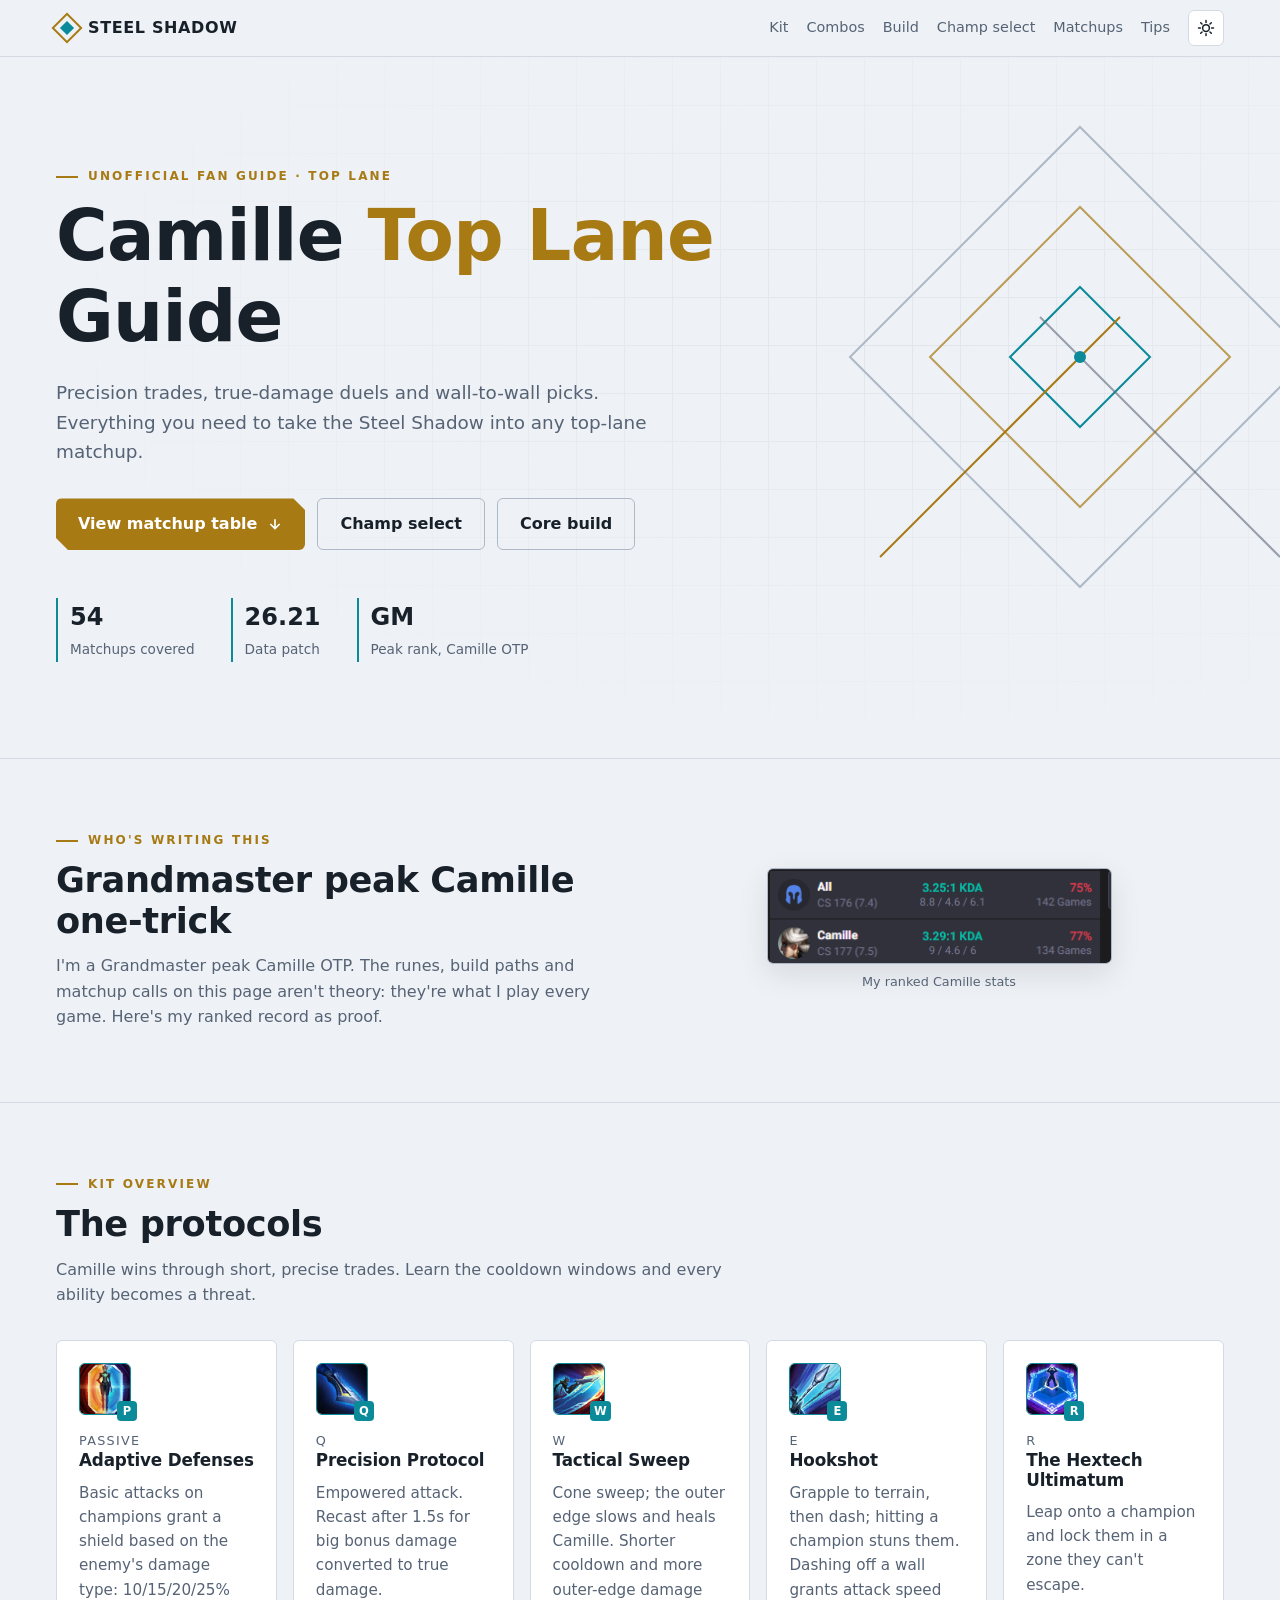
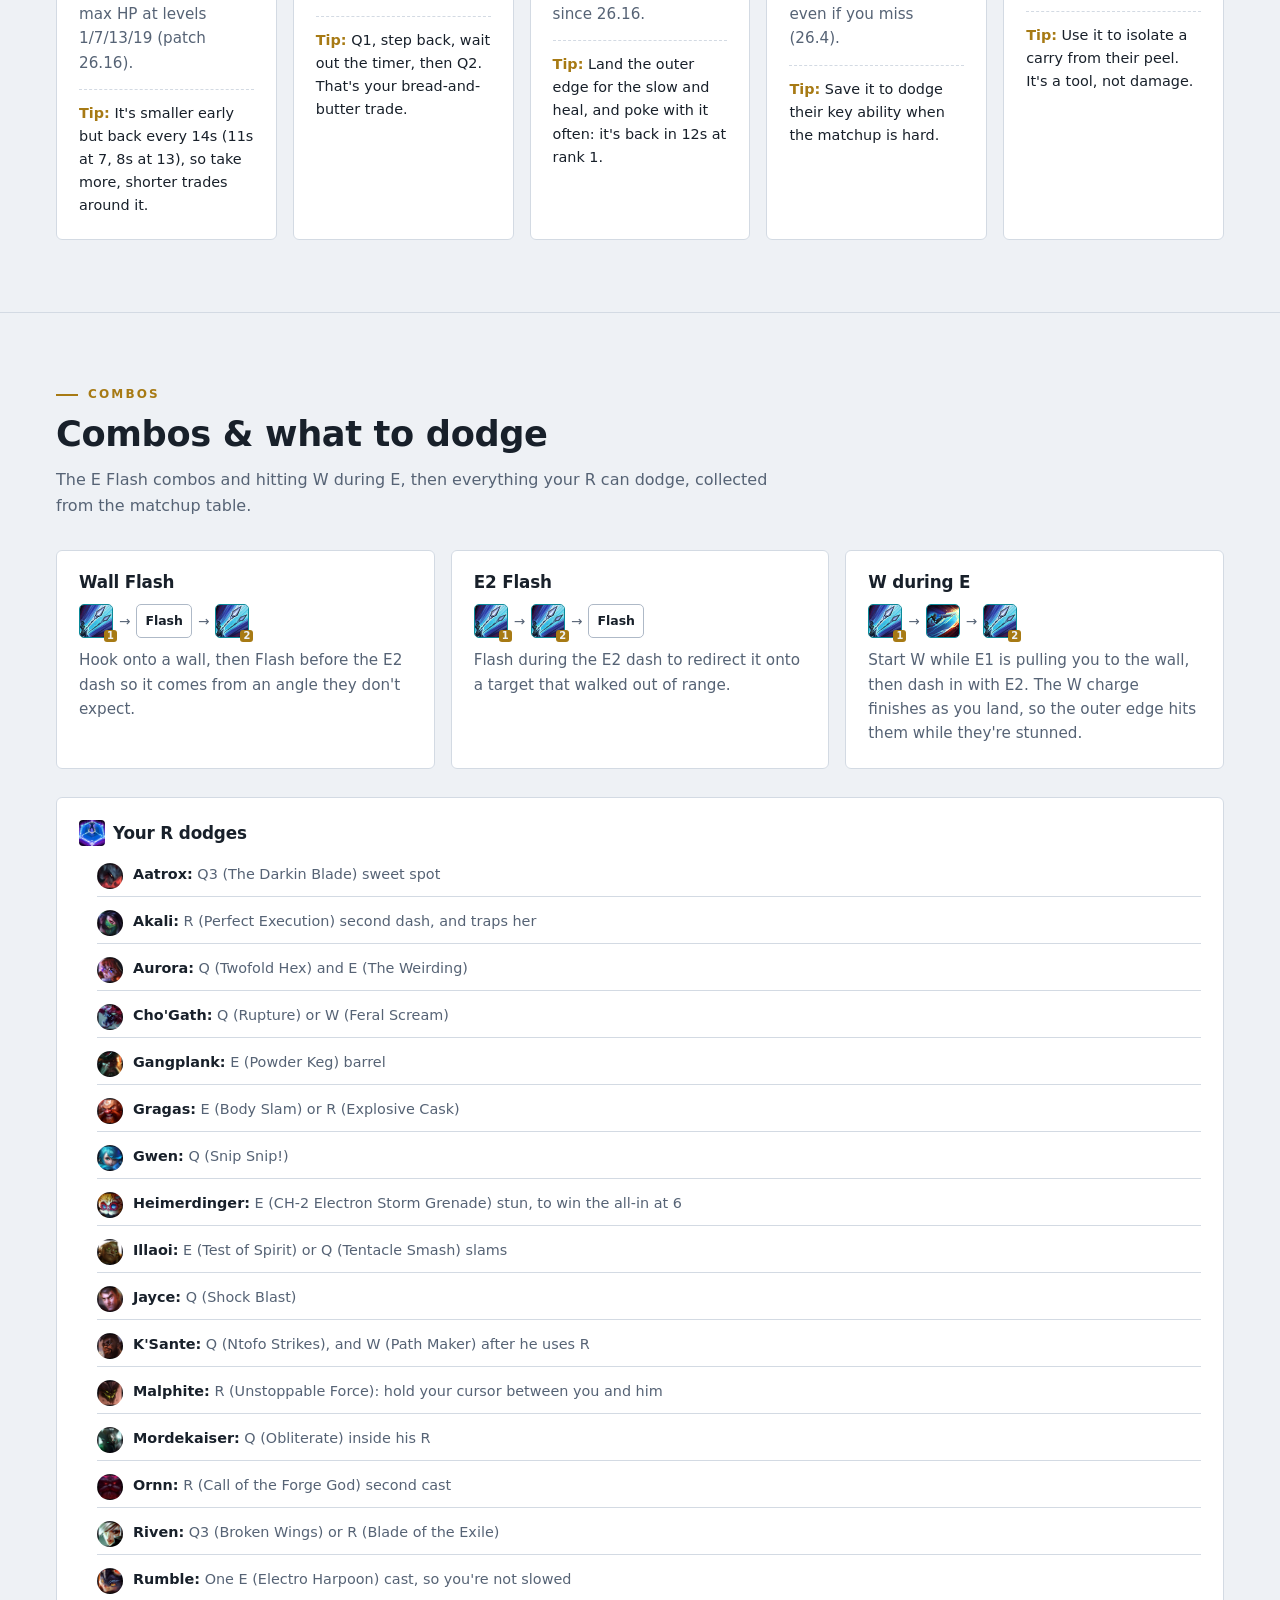
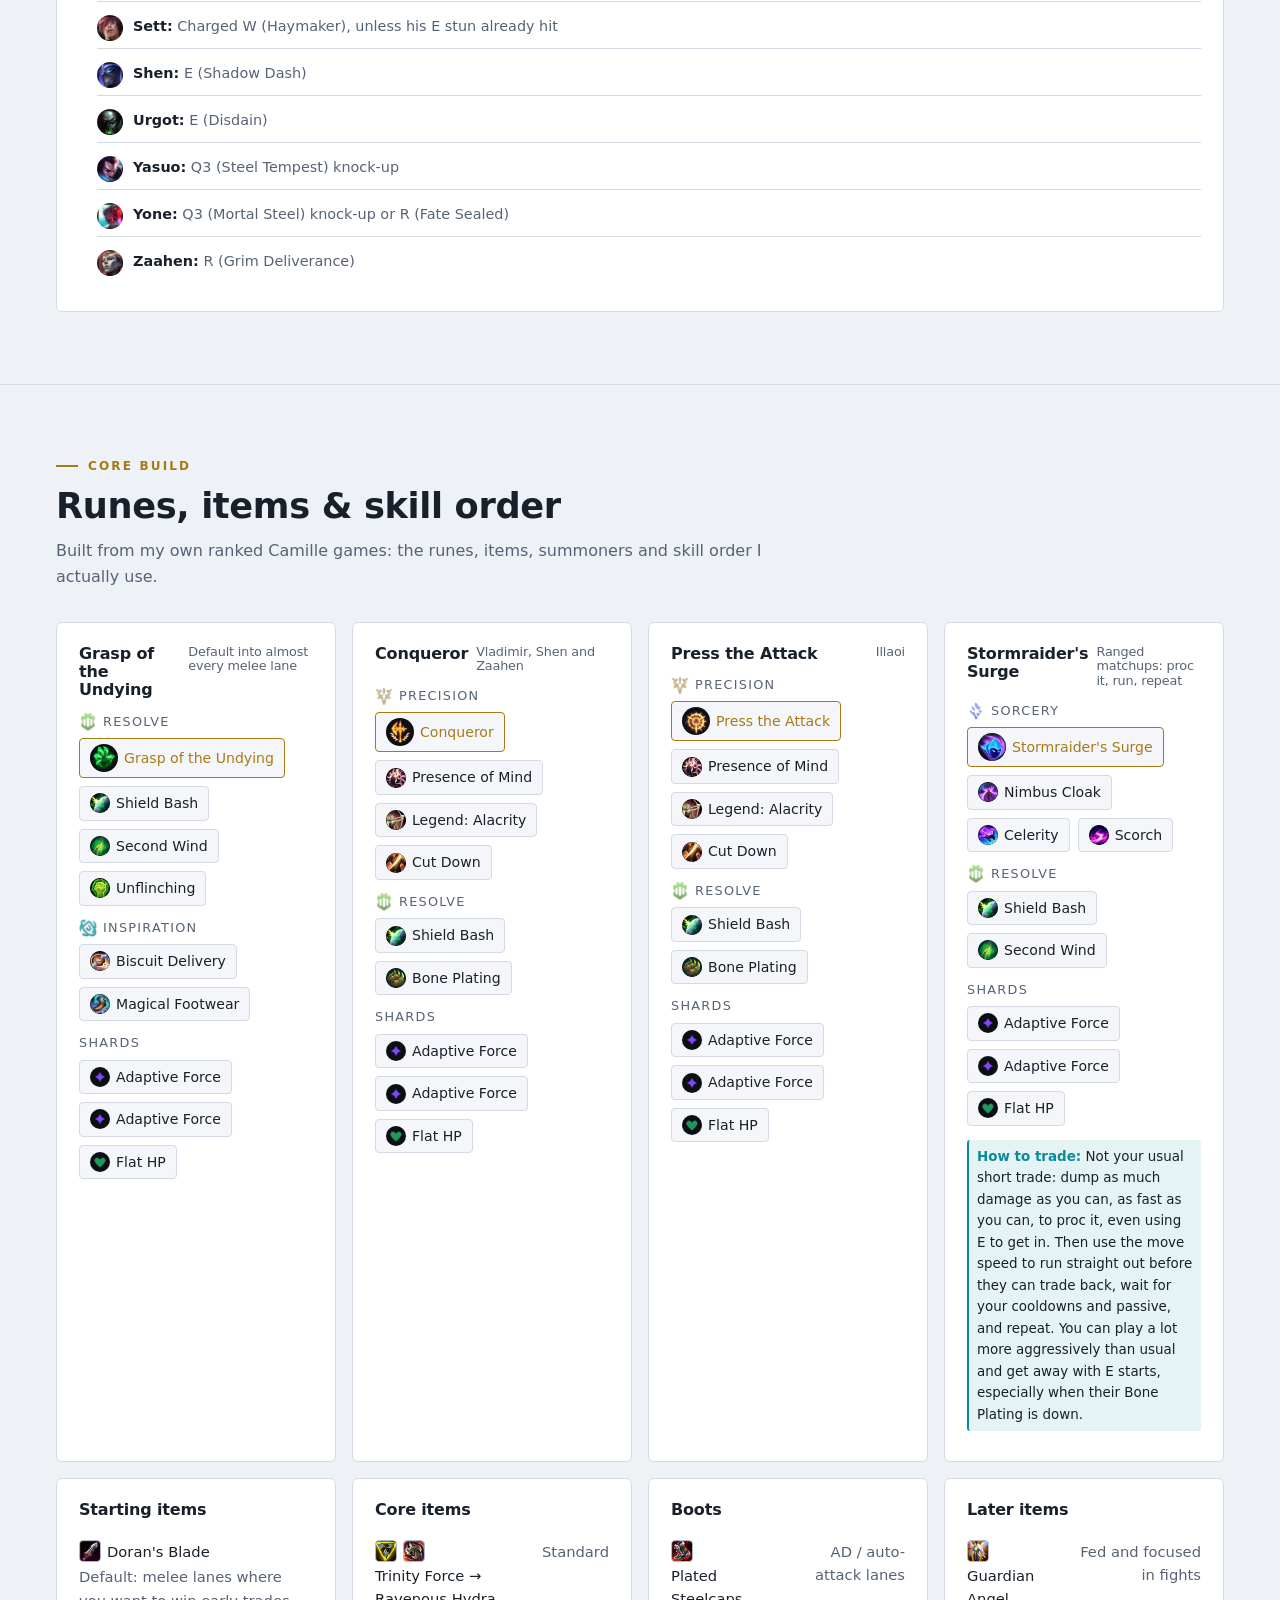
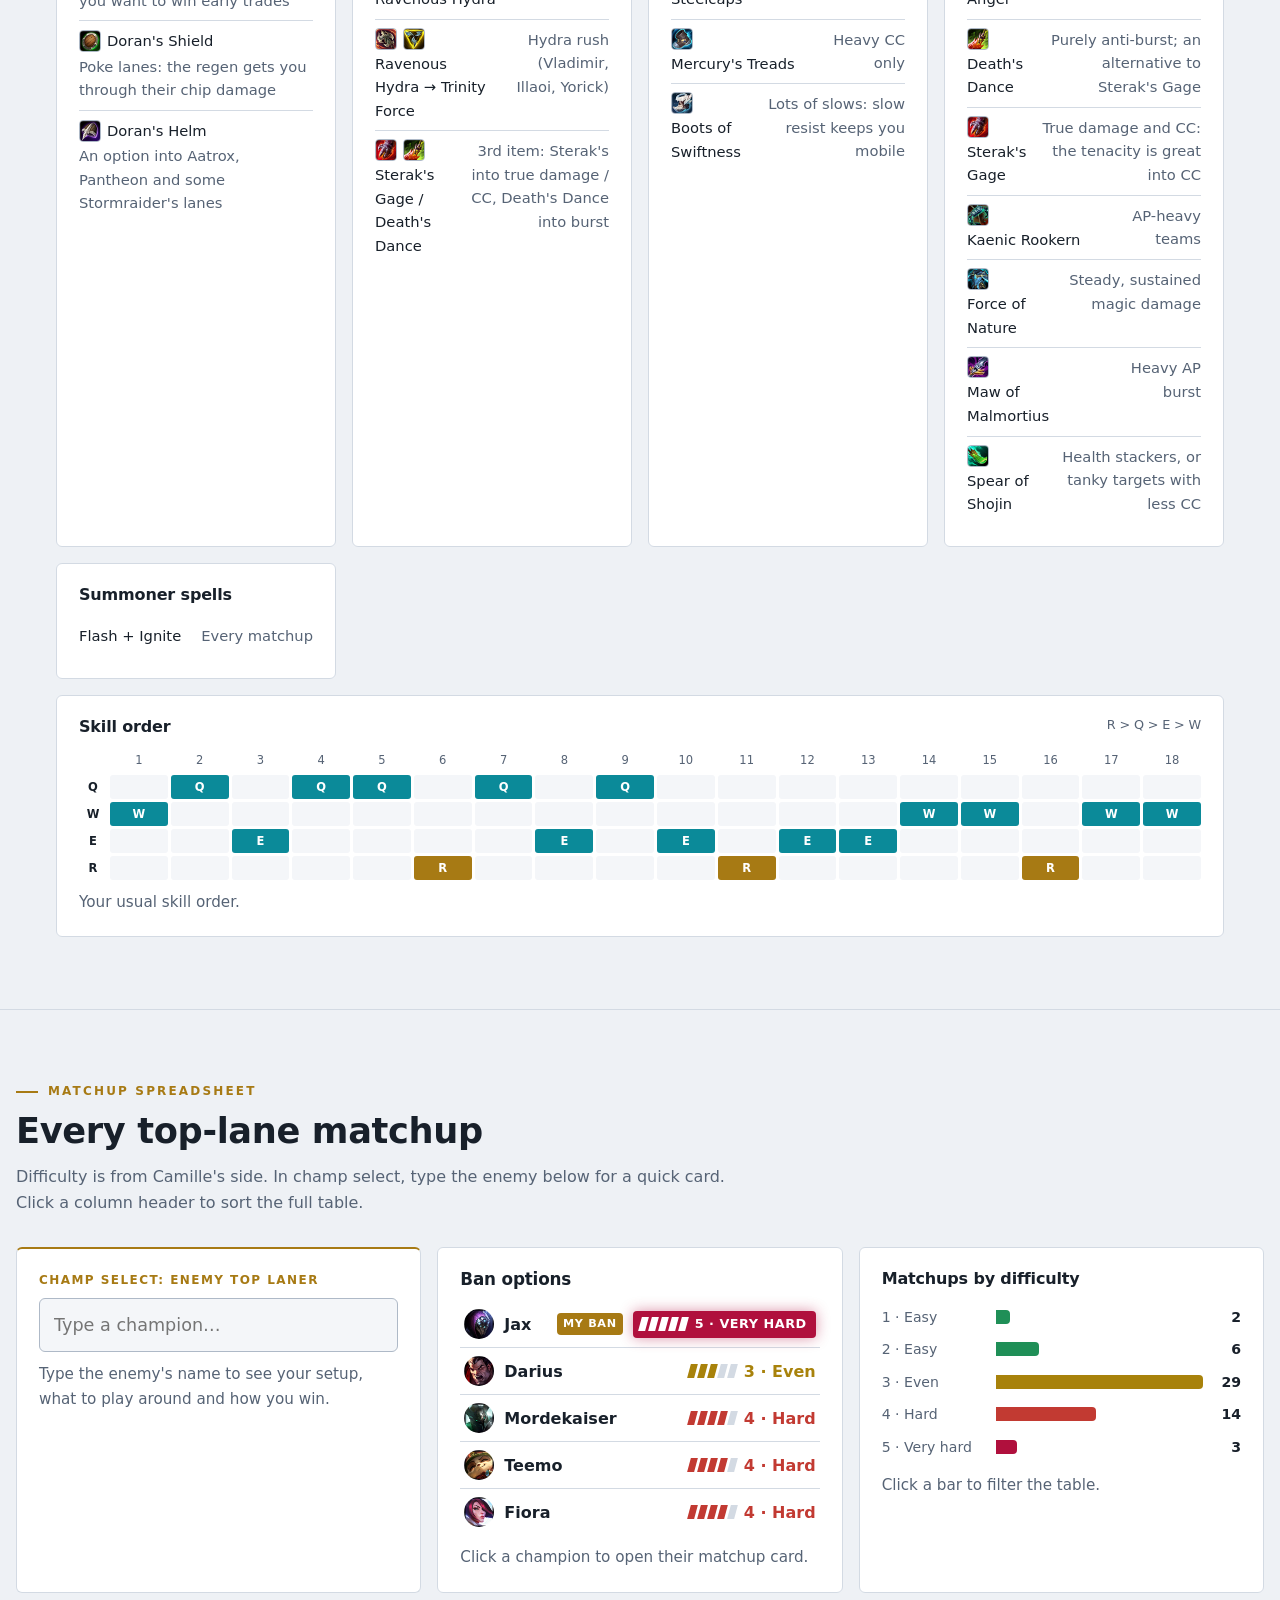
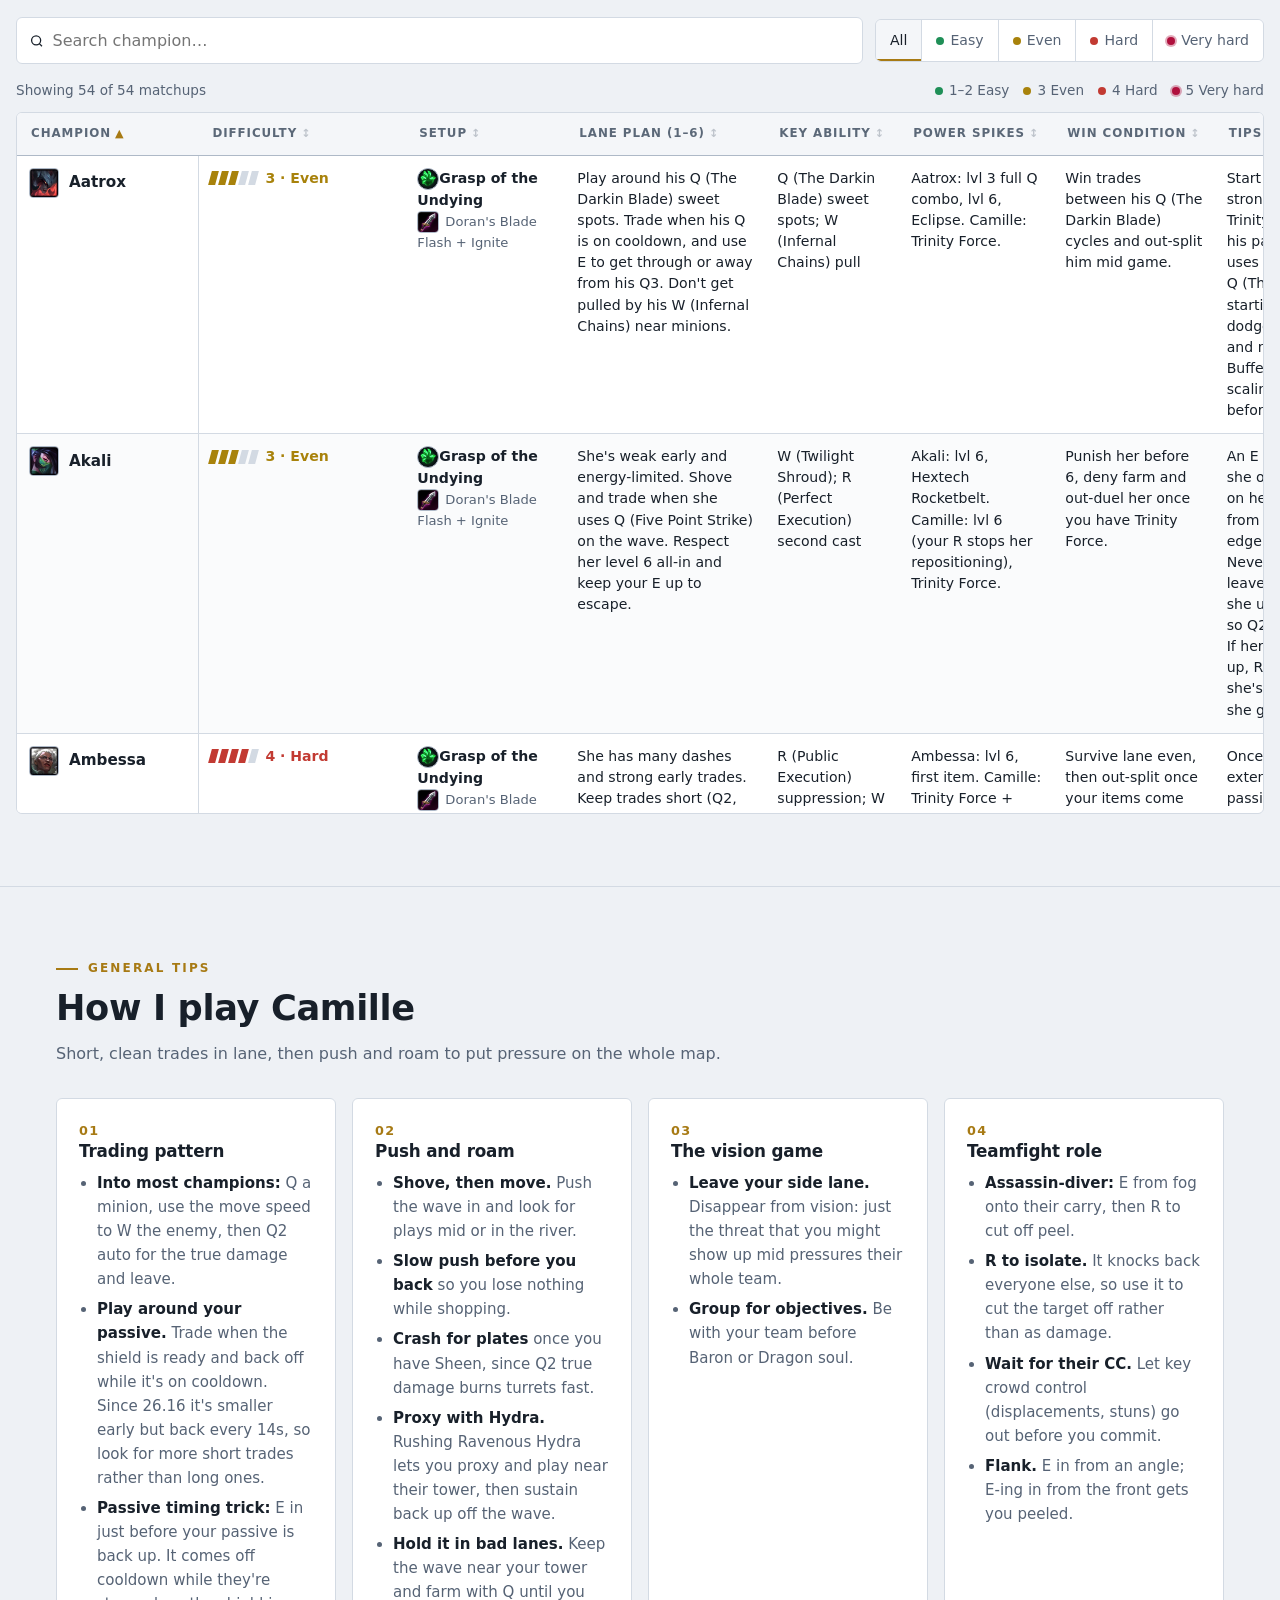
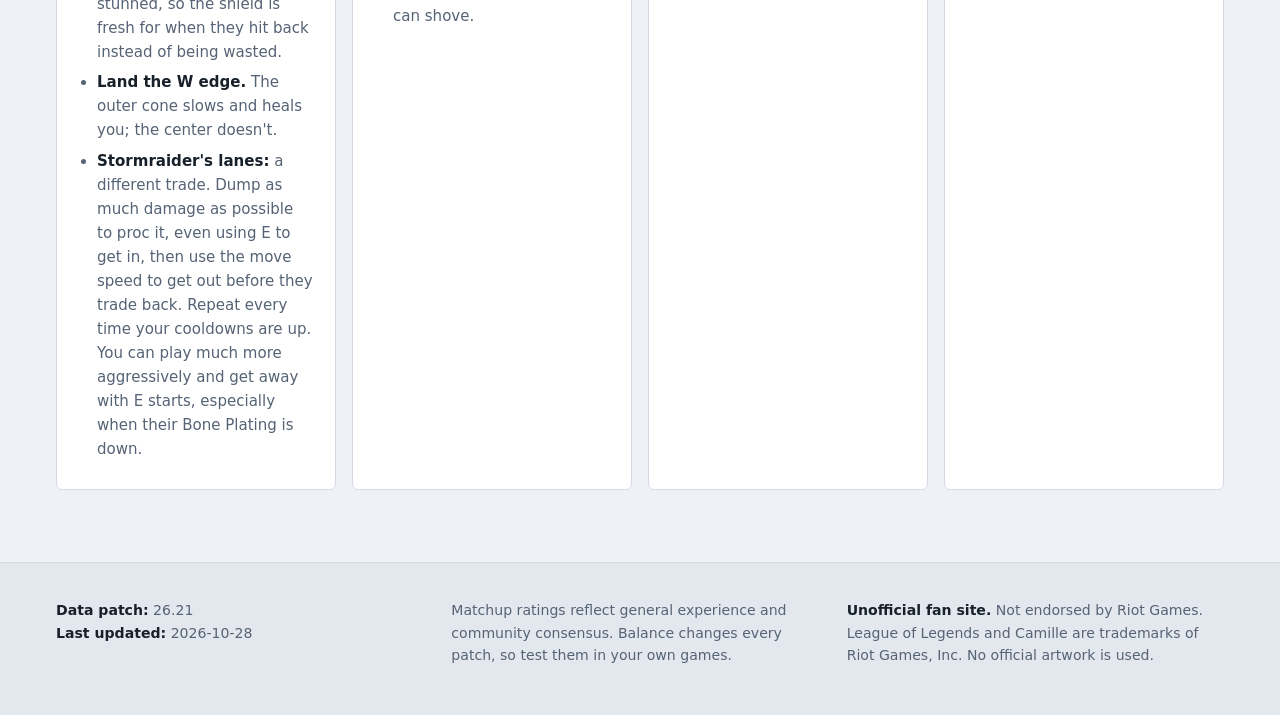
==== index.html @ 38c81dc2 "Add files via upload" ====
<!doctype html>
<html lang="en">
<head>
<meta charset="utf-8">
<meta name="viewport" content="width=device-width, initial-scale=1">
<title>Camille Top Guide</title>
<meta name="description" content="A Grandmaster-peak Camille one-trick's top lane guide: runes, build, combos and a searchable sheet of every matchup with setup, lane plan and win condition.">
<meta name="theme-color" content="#0f1419">
<!-- Preview card for links shared on Discord, Reddit, Twitter/X -->
<meta property="og:type" content="website">
<meta property="og:url" content="https://holymolystar.github.io/camille-guide/">
<meta property="og:title" content="Camille Top Lane Guide">
<meta property="og:description" content="Runes, build, combos and every top-lane matchup from a Grandmaster-peak Camille one-trick.">
<meta property="og:image" content="https://holymolystar.github.io/camille-guide/og-image.png">
<meta property="og:image:width" content="1200">
<meta property="og:image:height" content="630">
<meta name="twitter:card" content="summary_large_image">
<meta name="twitter:image" content="https://holymolystar.github.io/camille-guide/og-image.png">
<meta name="twitter:title" content="Camille Top Lane Guide">
<meta name="twitter:description" content="Runes, build, combos and every top-lane matchup from a Grandmaster-peak Camille one-trick.">
<link rel="icon" type="image/svg+xml" href="data:image/svg+xml,%3Csvg xmlns='http://www.w3.org/2000/svg' viewBox='0 0 64 64'%3E%3Crect width='64' height='64' rx='12' fill='%230f1419'/%3E%3Cpolygon points='32,6 58,32 32,58 6,32' fill='none' stroke='%23d8b25a' stroke-width='5'/%3E%3Cpolygon points='32,20 44,32 32,44 20,32' fill='%234fd1e0'/%3E%3C/svg%3E">
<style>
  :root {
    --bg: #0f1419;
    --bg-2: #161d25;
    --surface: #1b232d;
    --surface-2: #222c38;
    --line: #2f3b49;
    --line-strong: #46556a;
    --text: #e6ebf0;
    --text-dim: #9aa7b6;
    --steel: #b9c4d0;
    --accent: #d8b25a;
    --accent-2: #4fd1e0;
    --accent-ink: #11161c;
    --easy: #3fb67a;
    --even: #d9b53c;
    --hard: #e0574f;
    --vhard: #ff2e63;
    --shadow: 0 10px 30px rgba(0,0,0,.35);
    --radius: 6px;
    color-scheme: dark;
  }
  :root[data-theme="light"] {
    --bg: #eef1f5;
    --bg-2: #e3e8ee;
    --surface: #ffffff;
    --surface-2: #f4f6f9;
    --line: #d3dae3;
    --line-strong: #aeb9c7;
    --text: #18202a;
    --text-dim: #566375;
    --steel: #5b6878;
    --accent: #a77a14;
    --accent-2: #0b8a99;
    --accent-ink: #ffffff;
    --easy: #1f8f57;
    --even: #a8820b;
    --hard: #c23a32;
    --vhard: #b0103d;
    --shadow: 0 10px 30px rgba(20,30,45,.10);
    color-scheme: light;
  }
  @media (prefers-color-scheme: light) {
    :root:not([data-theme="dark"]) {
      --bg: #eef1f5; --bg-2: #e3e8ee; --surface: #ffffff; --surface-2: #f4f6f9;
      --line: #d3dae3; --line-strong: #aeb9c7; --text: #18202a; --text-dim: #566375;
      --steel: #5b6878; --accent: #a77a14; --accent-2: #0b8a99; --accent-ink: #ffffff;
      --easy: #1f8f57; --even: #a8820b; --hard: #c23a32; --vhard: #b0103d;
      --shadow: 0 10px 30px rgba(20,30,45,.10);
      color-scheme: light;
    }
  }

  * { box-sizing: border-box; }
  html { scroll-behavior: smooth; }
  body {
    margin: 0;
    background: var(--bg);
    color: var(--text);
    font: 16px/1.6 "Inter", "Segoe UI", system-ui, -apple-system, Roboto, Helvetica, Arial, sans-serif;
    -webkit-font-smoothing: antialiased;
  }
  a { color: var(--accent-2); }
  .wrap { max-width: 1200px; margin: 0 auto; padding: 0 16px; }
  .wrap.wide { max-width: 1480px; }
  section { padding: 72px 0; border-top: 1px solid var(--line); }
  h1, h2, h3 { line-height: 1.15; letter-spacing: -.01em; margin: 0; }
  h2 { font-size: clamp(1.6rem, 3vw, 2.2rem); }
  .eyebrow {
    font-size: .75rem; font-weight: 700; letter-spacing: .18em; text-transform: uppercase;
    color: var(--accent); margin-bottom: 10px; display: flex; align-items: center; gap: 10px;
  }
  .eyebrow::before { content: ""; width: 22px; height: 2px; background: var(--accent); }
  .section-lead { color: var(--text-dim); max-width: 70ch; margin: 12px 0 32px; }

  /* Top bar */
  .topbar {
    position: sticky; top: 0; z-index: 50;
    background: color-mix(in srgb, var(--bg) 85%, transparent);
    backdrop-filter: blur(10px);
    border-bottom: 1px solid var(--line);
  }
  .topbar .wrap { display: flex; align-items: center; justify-content: space-between; height: 56px; gap: 12px; }
  .brand { display: flex; align-items: center; gap: 10px; font-weight: 700; letter-spacing: .04em; color: var(--text); text-decoration: none; }
  .brand-mark { width: 22px; height: 22px; position: relative; }
  .brand-mark::before, .brand-mark::after {
    content: ""; position: absolute; inset: 0; border: 2px solid var(--accent); transform: rotate(45deg);
  }
  .brand-mark::after { inset: 6px; background: var(--accent-2); border: 0; }
  .nav { display: flex; gap: 18px; align-items: center; }
  .nav a { color: var(--text-dim); text-decoration: none; font-size: .9rem; transition: color .2s; }
  .nav a:hover { color: var(--text); }
  @media (max-width: 760px) { .nav a { display: none; } }
  .icon-btn {
    background: var(--surface); color: var(--text); border: 1px solid var(--line);
    width: 36px; height: 36px; border-radius: var(--radius); cursor: pointer; display: grid; place-items: center;
    transition: border-color .2s, transform .2s;
  }
  .icon-btn:hover { border-color: var(--accent); }

  /* Hero */
  .hero { position: relative; overflow: hidden; padding: 110px 0 96px; border-top: 0; }
  .hero-grid {
    position: absolute; inset: 0; pointer-events: none; opacity: .5;
    background-image:
      linear-gradient(var(--line) 1px, transparent 1px),
      linear-gradient(90deg, var(--line) 1px, transparent 1px);
    background-size: 48px 48px;
    mask-image: radial-gradient(ellipse at 70% 40%, #000 0%, transparent 70%);
    -webkit-mask-image: radial-gradient(ellipse at 70% 40%, #000 0%, transparent 70%);
  }
  .hero-blades { position: absolute; right: -60px; top: 40px; width: 520px; height: 520px; pointer-events: none; }
  @media (max-width: 900px) { .hero-blades { opacity: .25; right: -200px; } }
  .hero h1 { font-size: clamp(2.4rem, 6vw, 4.4rem); font-weight: 800; max-width: 14ch; }
  .hero h1 span { color: var(--accent); }
  .hero p { color: var(--text-dim); font-size: 1.15rem; max-width: 52ch; margin: 20px 0 32px; }
  .btn {
    display: inline-flex; align-items: center; gap: 10px; cursor: pointer;
    background: var(--accent); color: var(--accent-ink); border: 0; font: inherit; font-weight: 700;
    padding: 12px 22px; border-radius: var(--radius); text-decoration: none;
    clip-path: polygon(0 0, calc(100% - 12px) 0, 100% 12px, 100% 100%, 12px 100%, 0 calc(100% - 12px));
    transition: transform .2s, filter .2s;
  }
  .btn:hover { transform: translateY(-2px); filter: brightness(1.08); }
  .btn.ghost {
    background: transparent; color: var(--text); border: 1px solid var(--line-strong); clip-path: none;
  }
  .btn.ghost:hover { border-color: var(--accent-2); color: var(--accent-2); }
  .hero-stats { display: flex; gap: 36px; margin-top: 48px; flex-wrap: wrap; }
  .hero-stats div { border-left: 2px solid var(--accent-2); padding-left: 12px; }
  .hero-stats b { display: block; font-size: 1.5rem; }
  .hero-stats span { color: var(--text-dim); font-size: .85rem; }

  /* Cards */
  .grid { display: grid; gap: 16px; grid-template-columns: repeat(auto-fit, minmax(210px, 1fr)); }
  .card {
    background: var(--surface); border: 1px solid var(--line); border-radius: var(--radius);
    padding: 22px; position: relative; transition: border-color .25s, transform .25s, box-shadow .25s;
  }
  .card::after {
    content: ""; position: absolute; top: -1px; right: -1px; width: 18px; height: 18px;
    border-top: 2px solid var(--accent); border-right: 2px solid var(--accent); opacity: 0; transition: opacity .25s;
  }
  .card:hover { border-color: var(--line-strong); transform: translateY(-3px); box-shadow: var(--shadow); }
  .card:hover::after { opacity: 1; }
  .key {
    width: 40px; height: 40px; display: grid; place-items: center; font-weight: 800; color: var(--accent-2);
    border: 1.5px solid var(--accent-2); transform: rotate(45deg); margin: 6px 0 18px 4px;
  }
  .key span { transform: rotate(-45deg); }
  /* Icons (embedded Data Dragon art) */
  .ability { position: relative; width: 52px; height: 52px; margin: 0 0 16px; }
  .ability img { width: 52px; height: 52px; border-radius: 6px; border: 1.5px solid var(--accent-2); display: block; }
  .ability b {
    position: absolute; right: -6px; bottom: -6px; min-width: 20px; height: 20px; padding: 0 4px;
    display: grid; place-items: center; font-size: .72rem; border-radius: 4px;
    background: var(--accent-2); color: var(--accent-ink);
  }
  .ico { display: inline-block; vertical-align: middle; border-radius: 4px; border: 1px solid var(--line-strong); flex: none; }
  .ico-champ { width: 30px; height: 30px; margin-right: 10px; }
  .ico-item { width: 22px; height: 22px; margin-right: 6px; }
  .champ-name { display: inline-flex; align-items: center; }
  .item-label { display: flex; align-items: center; flex-wrap: wrap; gap: 2px 0; }
  .card h3 { font-size: 1.05rem; }
  .card .sub { color: var(--text-dim); font-size: .8rem; text-transform: uppercase; letter-spacing: .1em; }
  .card p { color: var(--text-dim); margin: 10px 0 0; font-size: .95rem; }
  .card .tip { margin-top: 14px; padding-top: 12px; border-top: 1px dashed var(--line); font-size: .9rem; color: var(--text); }
  .card .tip b { color: var(--accent); }

  /* Build */
  .build-grid { display: grid; gap: 16px; grid-template-columns: repeat(auto-fit, minmax(280px, 1fr)); }
  .build-card h3 { font-size: 1rem; margin-bottom: 12px; display: flex; justify-content: space-between; gap: 8px; }
  .build-card h3 small { color: var(--text-dim); font-weight: 500; font-size: .8rem; }
  .chips { display: flex; flex-wrap: wrap; gap: 8px; }
  .chip {
    background: var(--surface-2); border: 1px solid var(--line); padding: 5px 10px; border-radius: 4px; font-size: .88rem;
  }
  .chip.primary { border-color: var(--accent); color: var(--accent); }
  b.ks { display: inline-flex; align-items: center; gap: 6px; }
  .ico-rune { width: 22px; height: 22px; border-radius: 50%; background: #0b0f14; flex: none; }
  .rune-chip { display: inline-flex; align-items: center; gap: 6px; }
  .rune-chip img { width: 20px; height: 20px; border-radius: 50%; background: #0b0f14; }
  .rune-chip.primary img { width: 28px; height: 28px; }
  .card .sub.tree { display: flex; align-items: center; gap: 6px; }
  .card .sub.tree img { width: 18px; height: 18px; }
  .list { margin: 0; padding: 0; list-style: none; }
  .list li { padding: 8px 0; border-bottom: 1px solid var(--line); display: flex; justify-content: space-between; gap: 12px; font-size: .92rem; }
  .list li:last-child { border-bottom: 0; }
  .list.stack li { flex-direction: column; gap: 2px; }
  .list.stack li span { text-align: left; }
  .list li span { color: var(--text-dim); text-align: right; }
  .skill-order { display: grid; grid-template-columns: 28px repeat(18, minmax(18px, 1fr)); gap: 3px; font-size: .72rem; overflow-x: auto; }
  .skill-order div { height: 24px; display: grid; place-items: center; border-radius: 3px; background: var(--surface-2); color: var(--text-dim); }
  .skill-order .lbl { background: transparent; color: var(--text); font-weight: 700; }
  .skill-order .on { background: var(--accent-2); color: var(--accent-ink); font-weight: 700; }
  .skill-order .on.r { background: var(--accent); }
  .skill-order .lvl { background: transparent; }
  .note { font-size: .85rem; color: var(--text-dim); margin-top: 12px; }
  .about { display: grid; gap: 28px; grid-template-columns: repeat(auto-fit, minmax(300px, 1fr)); align-items: center; }
  .proof { margin: 0; justify-self: center; max-width: 100%; }
  .proof img {
    display: block; max-width: 100%; height: auto; border-radius: var(--radius);
    border: 1px solid var(--line-strong); box-shadow: var(--shadow);
  }
  .proof figcaption { margin-top: 8px; font-size: .8rem; color: var(--text-dim); text-align: center; }
  /* Matchup table */
  .toolbar { display: flex; flex-wrap: wrap; gap: 12px; align-items: center; margin-bottom: 16px; }
  .search {
    flex: 1 1 240px; display: flex; align-items: center; gap: 8px;
    background: var(--surface); border: 1px solid var(--line); border-radius: var(--radius); padding: 0 12px;
    transition: border-color .2s;
  }
  .search:focus-within { border-color: var(--accent-2); }
  .search input { background: transparent; border: 0; outline: 0; color: var(--text); font: inherit; padding: 10px 0; width: 100%; }
  .seg { display: flex; border: 1px solid var(--line); border-radius: var(--radius); overflow: hidden; flex-wrap: wrap; }
  .seg button {
    background: var(--surface); color: var(--text-dim); border: 0; border-right: 1px solid var(--line);
    padding: 9px 14px; font: inherit; font-size: .88rem; cursor: pointer; transition: background .2s, color .2s;
    display: flex; align-items: center; gap: 6px;
  }
  .seg button:last-child { border-right: 0; }
  .seg button:hover { color: var(--text); }
  .seg button[aria-pressed="true"] { background: var(--surface-2); color: var(--text); box-shadow: inset 0 -2px 0 var(--accent); }
  .dot { width: 8px; height: 8px; border-radius: 50%; display: inline-block; }
  .dot.easy { background: var(--easy); } .dot.even { background: var(--even); } .dot.hard { background: var(--hard); }
  .dot.vhard { background: var(--vhard); box-shadow: 0 0 0 2px color-mix(in srgb, var(--vhard) 35%, transparent); }
  .meta-row { display: flex; justify-content: space-between; align-items: center; flex-wrap: wrap; gap: 8px; font-size: .85rem; color: var(--text-dim); margin-bottom: 10px; }
  .legend { display: flex; gap: 14px; flex-wrap: wrap; align-items: center; }
  .legend span { display: inline-flex; align-items: center; gap: 6px; }

  .table-wrap {
    border: 1px solid var(--line); border-radius: var(--radius); background: var(--surface);
    overflow: auto; max-height: 78vh; -webkit-overflow-scrolling: touch;
  }
  table { border-collapse: separate; border-spacing: 0; width: 100%; min-width: 1180px; font-size: .88rem; line-height: 1.5; }
  thead th {
    position: sticky; top: 0; z-index: 3; background: var(--surface-2); text-align: left;
    font-size: .74rem; letter-spacing: .08em; text-transform: uppercase; color: var(--steel);
    padding: 12px 14px; border-bottom: 1px solid var(--line-strong); white-space: nowrap; cursor: pointer; user-select: none;
  }
  thead th:hover { color: var(--text); }
  thead th .arrow { opacity: .35; margin-left: 4px; font-size: .7rem; }
  thead th[aria-sort="ascending"] .arrow, thead th[aria-sort="descending"] .arrow { opacity: 1; color: var(--accent); }
  thead th:first-child, tbody td:first-child { position: sticky; left: 0; }
  thead th:first-child { z-index: 4; }
  tbody td:first-child { background: var(--surface); z-index: 1; box-shadow: 1px 0 0 var(--line); }
  tbody td { padding: 12px 12px; border-bottom: 1px solid var(--line); vertical-align: top; }
  tbody tr.row { transition: background .15s; }
  tbody tr.row:hover td { background: var(--surface-2); }
  tbody tr.row:nth-child(even) td { background: color-mix(in srgb, var(--surface-2) 45%, var(--surface)); }
  tbody tr.row:nth-child(even):hover td { background: var(--surface-2); }
  .col-champ { min-width: 110px; font-weight: 700; white-space: nowrap; font-size: .95rem; }
  .col-wide { min-width: 200px; }
  .col-mid { min-width: 120px; }
  .col-narrow { white-space: nowrap; }
  .col-setup { min-width: 160px; }
  .col-tips { min-width: 290px; }
  .setup b { display: block; color: var(--text); }
  .setup span { display: block; color: var(--text-dim); font-size: .82rem; }
  .storm-plan {
    margin-bottom: 8px; padding: 6px 8px; border-left: 2px solid var(--accent-2); border-radius: 3px;
    background: color-mix(in srgb, var(--accent-2) 10%, transparent); font-size: .84rem;
  }
  .storm-plan b { color: var(--accent-2); }

  /* Champ-select quick view + difficulty chart */
  .quick-grid { display: grid; gap: 16px; grid-template-columns: repeat(auto-fit, minmax(300px, 1fr)); margin-bottom: 24px; }
  .quick { border-top: 2px solid var(--accent); scroll-margin-top: 72px; }
  .quick-label { display: block; font-size: .75rem; font-weight: 700; letter-spacing: .12em; text-transform: uppercase; color: var(--accent); margin-bottom: 8px; }
  .quick-input {
    width: 100%; font: inherit; font-size: 1.1rem; padding: 12px 14px; border-radius: var(--radius);
    background: var(--surface-2); color: var(--text); border: 1px solid var(--line-strong);
  }
  .quick-input:focus { outline: none; border-color: var(--accent-2); }
  .qempty { color: var(--text-dim); font-size: .92rem; margin: 14px 0 0; }
  .ban-list { list-style: none; margin: 12px 0 0; padding: 0; }
  .ban-list li + li { border-top: 1px solid var(--line); }
  .ban-list button { all: unset; box-sizing: border-box; width: 100%; display: flex; align-items: center; gap: 10px; padding: 8px 4px; cursor: pointer; border-radius: 6px; }
  .ban-list button:hover, .ban-list button:focus-visible { background: var(--surface-2); }
  .ban-list img { width: 30px; height: 30px; border-radius: 50%; }
  .ban-list .ban-name { font-weight: 700; flex: 1; }
  .ban-list .my-ban { font-size: .7rem; font-weight: 800; letter-spacing: .06em; text-transform: uppercase; color: var(--accent-ink); background: var(--accent); border-radius: 4px; padding: 2px 6px; }
  .qcard { margin-top: 16px; }
  .qhead { display: flex; align-items: center; gap: 14px; margin-bottom: 14px; }
  .qhead img { width: 56px; height: 56px; border-radius: 6px; border: 1px solid var(--line-strong); }
  .qhead h3 { font-size: 1.3rem; margin-bottom: 6px; }
  .qcard dl { margin: 0; display: grid; gap: 12px; }
  .qcard dt { font-size: .7rem; font-weight: 700; letter-spacing: .12em; text-transform: uppercase; color: var(--accent-2); margin-bottom: 2px; }
  .qcard dd { margin: 0; font-size: .98rem; }
  .qcard .setup-line { display: flex; flex-wrap: wrap; align-items: center; gap: 4px 10px; }
  .qmore { margin-top: 14px; display: flex; flex-wrap: wrap; gap: 8px; align-items: center; font-size: .85rem; color: var(--text-dim); }
  .linkbtn {
    background: none; border: 1px solid var(--line-strong); color: var(--text); font: inherit; font-size: .85rem;
    padding: 5px 10px; border-radius: var(--radius); cursor: pointer;
  }
  .linkbtn:hover { border-color: var(--accent-2); color: var(--accent-2); }
  .diff-chart h3 { font-size: 1rem; margin-bottom: 12px; }
  .bar-row {
    display: grid; grid-template-columns: 104px 1fr 28px; align-items: center; gap: 10px; width: 100%;
    background: none; border: 0; padding: 5px 0; color: var(--text); font: inherit; font-size: .88rem; cursor: pointer; text-align: left;
  }
  .bar-track { height: 14px; display: block; }
  .bar { display: block; height: 100%; min-width: 4px; border-radius: 0 4px 4px 0; transition: filter .15s; }
  .bar.easy { background: var(--easy); } .bar.even { background: var(--even); } .bar.hard { background: var(--hard); } .bar.vhard { background: var(--vhard); }
  .bar-val { font-weight: 700; text-align: right; color: var(--text); }
  .bar-label { color: var(--text-dim); white-space: nowrap; }
  .bar-row:hover .bar, .bar-row:focus-visible .bar { filter: brightness(1.15); }
  .bar-row:hover .bar-label { color: var(--text); }
  .bar-row[aria-pressed="true"] .bar-label { color: var(--text); font-weight: 700; }
  .diff { display: inline-flex; align-items: center; gap: 8px; font-weight: 700; white-space: nowrap; }
  .pips { display: inline-flex; gap: 3px; }
  .pips i { width: 7px; height: 14px; background: var(--line); transform: skewX(-15deg); }
  .diff.easy { color: var(--easy); } .diff.even { color: var(--even); } .diff.hard { color: var(--hard); }
  .diff.easy .pips i.f { background: var(--easy); }
  .diff.even .pips i.f { background: var(--even); }
  .diff.hard .pips i.f { background: var(--hard); }
  /* 5 = very hard: solid badge so it reads differently from 4 at a glance */
  .diff.vhard {
    color: #fff; background: var(--vhard); padding: 3px 9px 3px 7px; border-radius: 4px;
    text-transform: uppercase; letter-spacing: .04em; font-size: .8rem;
    box-shadow: 0 0 14px color-mix(in srgb, var(--vhard) 45%, transparent);
  }
  .diff.vhard .pips i { background: rgba(255,255,255,.3); }
  .diff.vhard .pips i.f { background: #fff; }
  tbody tr.row.vhard td:first-child { box-shadow: inset 3px 0 0 var(--vhard), 1px 0 0 var(--line); }
  .empty { padding: 40px; text-align: center; color: var(--text-dim); }

  /* Personal stats */

  /* Tips */
  .tips { display: grid; gap: 16px; grid-template-columns: repeat(auto-fit, minmax(260px, 1fr)); }
  .tips ul { margin: 10px 0 0; padding-left: 18px; color: var(--text-dim); font-size: .94rem; }
  .tips li { margin-bottom: 6px; }
  .tips li b { color: var(--text); }
  .tips .num { font-size: .8rem; font-weight: 800; color: var(--accent); letter-spacing: .1em; }

  /* Combos & dodges */
  .combo-seq { display: flex; flex-wrap: wrap; align-items: center; gap: 6px; margin: 12px 0 4px; }
  .combo-seq img { width: 34px; height: 34px; border-radius: 5px; border: 1.5px solid var(--accent-2); display: block; }
  .combo-seq .step { position: relative; }
  .combo-seq .step b { position: absolute; right: -4px; bottom: -4px; font-size: .62rem; background: var(--accent); color: var(--bg); border-radius: 3px; padding: 0 3px; line-height: 1.3; }
  .combo-seq .step-txt { border: 1px solid var(--line-strong); border-radius: 5px; padding: 6px 8px; font-size: .78rem; font-weight: 700; }
  .combo-seq .arr { color: var(--text-dim); font-size: .85rem; }
  .dodge-grid { margin-top: 28px; }
  .dodge-list { margin: 10px 0 0; padding: 0; list-style: none; }
  .dodge-list li { display: flex; gap: 10px; align-items: flex-start; padding: 7px 0; border-bottom: 1px solid var(--line); font-size: .9rem; color: var(--text-dim); }
  .dodge-list li:last-child { border-bottom: 0; }
  .dodge-list li img { width: 26px; height: 26px; border-radius: 50%; flex: none; }
  .dodge-list li b { color: var(--text); }
  footer { border-top: 1px solid var(--line); padding: 36px 0 48px; color: var(--text-dim); font-size: .88rem; background: var(--bg-2); }
  footer .wrap { display: grid; gap: 18px; grid-template-columns: repeat(auto-fit, minmax(240px, 1fr)); }
  footer b { color: var(--text); }

  @media (prefers-reduced-motion: reduce) {
    *, *::before, *::after { transition: none !important; scroll-behavior: auto !important; }
  }
</style>
</head>
<body>

<header class="topbar">
  <div class="wrap">
    <a class="brand" href="#top"><span class="brand-mark" aria-hidden="true"></span> STEEL SHADOW</a>
    <nav class="nav">
      <a href="#kit">Kit</a>
      <a href="#combos">Combos</a>
      <a href="#build">Build</a>
      <a href="#quick">Champ select</a>
      <a href="#matchups">Matchups</a>
      <a href="#tips">Tips</a>
      <button class="icon-btn" id="themeToggle" type="button" aria-label="Toggle light and dark mode" title="Toggle theme">
        <svg width="18" height="18" viewBox="0 0 24 24" fill="none" stroke="currentColor" stroke-width="2" stroke-linecap="round"><circle cx="12" cy="12" r="4.5"/><path d="M12 2v2.5M12 19.5V22M2 12h2.5M19.5 12H22M4.9 4.9l1.8 1.8M17.3 17.3l1.8 1.8M4.9 19.1l1.8-1.8M17.3 6.7l1.8-1.8"/></svg>
      </button>
    </nav>
  </div>
</header>

<main id="top">
  <!-- HERO -->
  <section class="hero">
    <div class="hero-grid" aria-hidden="true"></div>
    <svg class="hero-blades" viewBox="0 0 520 520" aria-hidden="true">
      <g fill="none" stroke-width="2">
        <polygon points="260,30 490,260 260,490 30,260" stroke="var(--line-strong)"/>
        <polygon points="260,110 410,260 260,410 110,260" stroke="var(--accent)" opacity=".7"/>
        <polygon points="260,190 330,260 260,330 190,260" stroke="var(--accent-2)"/>
        <line x1="60" y1="460" x2="300" y2="220" stroke="var(--accent)"/>
        <line x1="460" y1="460" x2="220" y2="220" stroke="var(--steel)" opacity=".6"/>
        <circle cx="260" cy="260" r="6" fill="var(--accent-2)" stroke="none"/>
      </g>
    </svg>
    <div class="wrap" style="position:relative">
      <div class="eyebrow">Unofficial fan guide · Top lane</div>
      <h1>Camille <span>Top Lane</span> Guide</h1>
      <p>Precision trades, true-damage duels and wall-to-wall picks. Everything you need to take the Steel Shadow into any top-lane matchup.</p>
      <div style="display:flex;gap:12px;flex-wrap:wrap">
        <a class="btn" href="#matchups">View matchup table
          <svg width="16" height="16" viewBox="0 0 24 24" fill="none" stroke="currentColor" stroke-width="2.5"><path d="M12 5v14M5 12l7 7 7-7"/></svg>
        </a>
        <a class="btn ghost" href="#quick">Champ select</a>
        <a class="btn ghost" href="#build">Core build</a>
      </div>
      <div class="hero-stats">
        <div><b id="statCount">0</b><span>Matchups covered</span></div>
        <div><b id="statPatch">-</b><span>Data patch</span></div>
        <div><b>GM</b><span>Peak rank, Camille OTP</span></div>
      </div>
    </div>
  </section>

  <!-- ABOUT -->
  <section id="about">
    <div class="wrap about">
      <div>
        <div class="eyebrow">Who's writing this</div>
        <h2>Grandmaster peak Camille one-trick</h2>
        <p class="section-lead" style="margin-bottom:0">I'm a Grandmaster peak Camille OTP. The runes, build paths and matchup calls on this page aren't theory: they're what I play every game. Here's my ranked record as proof.</p>
      </div>
      <figure class="proof">
        <img src="[data-uri]" width="345" height="95" alt="Ranked stats screenshot: Camille 3.29 KDA and 77% win rate over 134 games; all champions 3.25 KDA and 75% win rate over 142 games.">
        <figcaption>My ranked Camille stats</figcaption>
      </figure>
    </div>
  </section>

  <!-- KIT -->
  <section id="kit">
    <div class="wrap">
      <div class="eyebrow">Kit overview</div>
      <h2>The protocols</h2>
      <p class="section-lead">Camille wins through short, precise trades. Learn the cooldown windows and every ability becomes a threat.</p>
      <div class="grid" id="kitGrid"></div>
    </div>
  </section>

  <!-- COMBOS & DODGES -->
  <section id="combos">
    <div class="wrap">
      <div class="eyebrow">Combos</div>
      <h2>Combos &amp; what to dodge</h2>
      <p class="section-lead">The E Flash combos and hitting W during E, then everything your R can dodge, collected from the matchup table.</p>
      <div class="tips" id="comboGrid"></div>
      <div class="tips dodge-grid" id="dodgeGrid"></div>
    </div>
  </section>

  <!-- BUILD -->
  <section id="build">
    <div class="wrap">
      <div class="eyebrow">Core build</div>
      <h2>Runes, items &amp; skill order</h2>
      <p class="section-lead" id="buildLead">A standard baseline. Builds shift every patch, so all of this lives in the <code>BUILD</code> object in the script and is quick to edit.</p>
      <div class="build-grid" id="buildGrid"></div>      <div class="card build-card" style="margin-top:16px">
        <h3>Skill order <small id="skillPriority"></small></h3>
        <div class="skill-order" id="skillOrder"></div>
        <p class="note" id="skillNote"></p>
      </div>
    </div>
  </section>

  <!-- MATCHUPS -->
  <section id="matchups">
    <div class="wrap wide">
      <div class="eyebrow">Matchup spreadsheet</div>
      <h2>Every top-lane matchup</h2>
      <p class="section-lead">Difficulty is from Camille's side. In champ select, type the enemy below for a quick card. Click a column header to sort the full table.</p>

      <div class="quick-grid">
        <div class="card quick" id="quick">
          <label class="quick-label" for="quickInput">Champ select: enemy top laner</label>
          <input id="quickInput" class="quick-input" list="champList" placeholder="Type a champion…" autocomplete="off" spellcheck="false">
          <datalist id="champList"></datalist>
          <div id="quickCard" aria-live="polite"></div>
        </div>
        <div class="card bans">
          <h3>Ban options</h3>
          <ul class="ban-list" id="banList"></ul>
          <p class="note">Click a champion to open their matchup card.</p>
        </div>
        <div class="card diff-chart">
          <h3>Matchups by difficulty</h3>
          <div id="diffChart"></div>
          <p class="note">Click a bar to filter the table.</p>
        </div>
      </div>

      <div class="toolbar">
        <label class="search">
          <svg width="16" height="16" viewBox="0 0 24 24" fill="none" stroke="currentColor" stroke-width="2" aria-hidden="true"><circle cx="11" cy="11" r="7"/><path d="M20 20l-4-4"/></svg>
          <input id="search" type="search" placeholder="Search champion…" autocomplete="off" aria-label="Search champion">
        </label>
        <div class="seg" role="group" aria-label="Filter by difficulty" id="diffFilter">
          <button type="button" data-f="all" aria-pressed="true">All</button>
          <button type="button" data-f="easy" aria-pressed="false"><span class="dot easy"></span>Easy</button>
          <button type="button" data-f="even" aria-pressed="false"><span class="dot even"></span>Even</button>
          <button type="button" data-f="hard" aria-pressed="false"><span class="dot hard"></span>Hard</button>
          <button type="button" data-f="vhard" aria-pressed="false"><span class="dot vhard"></span>Very hard</button>
        </div>
      </div>

      <div class="meta-row">
        <span id="resultCount"></span>
        <span class="legend">
          <span><span class="dot easy"></span>1–2 Easy</span>
          <span><span class="dot even"></span>3 Even</span>
          <span><span class="dot hard"></span>4 Hard</span>
          <span><span class="dot vhard"></span>5 Very hard</span>
        </span>
      </div>

      <div class="table-wrap">
        <table id="matchupTable">
          <thead><tr id="headRow"></tr></thead>
          <tbody id="tbody"></tbody>
        </table>
      </div>
    </div>
  </section>

  <!-- TIPS -->
  <section id="tips">
    <div class="wrap">
      <div class="eyebrow">General tips</div>
      <h2>How I play Camille</h2>
      <p class="section-lead">Short, clean trades in lane, then push and roam to put pressure on the whole map.</p>
      <div class="tips">
        <div class="card">
          <div class="num">01</div>
          <h3>Trading pattern</h3>
          <ul>
            <li><b>Into most champions:</b> Q a minion, use the move speed to W the enemy, then Q2 auto for the true damage and leave.</li>
            <li><b>Play around your passive.</b> Trade when the shield is ready and back off while it's on cooldown. Since 26.16 it's smaller early but back every 14s, so look for more short trades rather than long ones.</li>
            <li><b>Passive timing trick:</b> E in just before your passive is back up. It comes off cooldown while they're stunned, so the shield is fresh for when they hit back instead of being wasted.</li>
            <li><b>Land the W edge.</b> The outer cone slows and heals you; the center doesn't.</li>
            <li><b>Stormraider's lanes:</b> a different trade. Dump as much damage as possible to proc it, even using E to get in, then use the move speed to get out before they trade back. Repeat every time your cooldowns are up. You can play much more aggressively and get away with E starts, especially when their Bone Plating is down.</li>
          </ul>
        </div>
        <div class="card">
          <div class="num">02</div>
          <h3>Push and roam</h3>
          <ul>
            <li><b>Shove, then move.</b> Push the wave in and look for plays mid or in the river.</li>
            <li><b>Slow push before you back</b> so you lose nothing while shopping.</li>
            <li><b>Crash for plates</b> once you have Sheen, since Q2 true damage burns turrets fast.</li>
            <li><b>Proxy with Hydra.</b> Rushing Ravenous Hydra lets you proxy and play near their tower, then sustain back up off the wave.</li>
            <li><b>Hold it in bad lanes.</b> Keep the wave near your tower and farm with Q until you can shove.</li>
          </ul>
        </div>
        <div class="card">
          <div class="num">03</div>
          <h3>The vision game</h3>
          <ul>
            <li><b>Leave your side lane.</b> Disappear from vision: just the threat that you might show up mid pressures their whole team.</li>            <li><b>Group for objectives.</b> Be with your team before Baron or Dragon soul.</li>
          </ul>
        </div>
        <div class="card">
          <div class="num">04</div>
          <h3>Teamfight role</h3>
          <ul>
            <li><b>Assassin-diver:</b> E from fog onto their carry, then R to cut off peel.</li>
            <li><b>R to isolate.</b> It knocks back everyone else, so use it to cut the target off rather than as damage.</li>
            <li><b>Wait for their CC.</b> Let key crowd control (displacements, stuns) go out before you commit.</li>
            <li><b>Flank.</b> E in from an angle; E-ing in from the front gets you peeled.</li>
          </ul>
        </div>
      </div>
    </div>
  </section>
</main>

<footer>
  <div class="wrap">
    <div><b>Data patch:</b> <span id="footPatch"></span><br><b>Last updated:</b> <span id="footUpdated"></span></div>
    <div>Matchup ratings reflect general experience and community consensus. Balance changes every patch, so test them in your own games.</div>
    <div><b>Unofficial fan site.</b> Not endorsed by Riot Games. League of Legends and Camille are trademarks of Riot Games, Inc. No official artwork is used.</div>
  </div>
</footer>

<script>
/* =====================================================================
   EDIT EACH PATCH
   ---------------------------------------------------------------------
   SITE      – patch label + last-updated date (footer & hero)
   BUILD     – runes, items, skill order
   MATCHUPS  – one object per champion. Fields:
     champion     string
     difficulty   1–5 (1–2 easy, 3 even, 4–5 hard), from Camille's side
     keystone     "Grasp of the Undying" | "Conqueror" | …
     start        starting item
     summoner     second summoner (Flash assumed as first)
     lanePlan     levels 1–6 plan
     dodge        key ability to dodge / play around
     spikes       their spikes vs Camille's
     winCondition how Camille wins the game
     notes        extra notes
     lock         fields your match data must not override, e.g. ["keystone"]
   ===================================================================== */
/* Icons (data URIs), written by build-icons.ps1. Don't edit by hand. */
/* ICONS_START */
const ICONS = {"champ":{"Aatrox":"[data-uri]","Akali":"[data-uri]","Ambessa":"[data-uri]","Aurora":"[data-uri]","Cho\u0027Gath":"[data-uri]","Darius":"[data-uri]","Dr. Mundo":"[data-uri]","Fiora":"[data-uri]","Gangplank":"[data-uri]","Garen":"[data-uri]","Gnar":"[data-uri]","Gragas":"[data-uri]","Gwen":"[data-uri]","Heimerdinger":"[data-uri]","Illaoi":"[data-uri]","Irelia":"[data-uri]","Jax":"[data-uri]","Jayce":"[data-uri]","K\u0027Sante":"[data-uri]","Kayle":"[data-uri]","Kennen":"[data-uri]","Kled":"[data-uri]","Malphite":"[data-uri]","Mordekaiser":"[data-uri]","Nasus":"[data-uri]","Olaf":"[data-uri]","Ornn":"[data-uri]","Pantheon":"[data-uri]","Poppy":"[data-uri]","Quinn":"[data-uri]","Renekton":"[data-uri]","Riven":"[data-uri]","Rumble":"[data-uri]","Ryze":"[data-uri]","Sett":"[data-uri]","Shen":"[data-uri]","Singed":"[data-uri]","Sion":"[data-uri]","Sylas":"[data-uri]","Tahm Kench":"[data-uri]","Teemo":"[data-uri]","Trundle":"[data-uri]","Tryndamere":"[data-uri]","Urgot":"[data-uri]","Vayne":"[data-uri]","Vladimir":"[data-uri]","Volibear":"[data-uri]","Warwick":"[data-uri]","Wukong":"[data-uri]","Yasuo":"[data-uri]","Yone":"[data-uri]","Yorick":"[data-uri]","Zaahen":"[data-uri]","Zac":"[data-uri]"},"ability":{"P":"[data-uri]","Q":"[data-uri]","W":"[data-uri]","E":"[data-uri]","R":"[data-uri]"},"item":{"Boots":"[data-uri]","Cloth Armor":"[data-uri]","Doran\u0027s Shield":"[data-uri]","Doran\u0027s Blade":"[data-uri]","Doran\u0027s Helm":"[data-uri]","Health Potion":"[data-uri]","Control Ward":"[data-uri]","Kaenic Rookern":"[data-uri]","Boots of Swiftness":"[data-uri]","Guardian Angel":"[data-uri]","Plated Steelcaps":"[data-uri]","Sterak\u0027s Gage":"[data-uri]","Sheen":"[data-uri]","Black Cleaver":"[data-uri]","Ravenous Hydra":"[data-uri]","Trinity Force":"[data-uri]","Heartsteel":"[data-uri]","Frozen Heart":"[data-uri]","Mercury\u0027s Treads":"[data-uri]","Nashor\u0027s Tooth":"[data-uri]","Rylai\u0027s Crystal Scepter":"[data-uri]","Randuin\u0027s Omen":"[data-uri]","Hextech Rocketbelt":"[data-uri]","Maw of Malmortius":"[data-uri]","Ionian Boots of Lucidity":"[data-uri]","Spear of Shojin":"[data-uri]","Oracle Lens":"[data-uri]","Force of Nature":"[data-uri]","Riftmaker":"[data-uri]","Death\u0027s Dance":"[data-uri]","Eclipse":"[data-uri]","Serylda\u0027s Grudge":"[data-uri]"},"rune":{"Inspiration":"[data-uri]","Magical Footwear":"[data-uri]","Biscuit Delivery":"[data-uri]","Cosmic Insight":"[data-uri]","Precision":"[data-uri]","Press the Attack":"[data-uri]","Conqueror":"[data-uri]","Triumph":"[data-uri]","Presence of Mind":"[data-uri]","Legend: Alacrity":"[data-uri]","Legend: Haste":"[data-uri]","Cut Down":"[data-uri]","Last Stand":"[data-uri]","Resolve":"[data-uri]","Grasp of the Undying":"[data-uri]","Demolish":"[data-uri]","Shield Bash":"[data-uri]","Second Wind":"[data-uri]","Bone Plating":"[data-uri]","Overgrowth":"[data-uri]","Unflinching":"[data-uri]","Sorcery":"[data-uri]","Arcane Comet":"[data-uri]","Stormraider\u0027s Surge":"[data-uri]","Nimbus Cloak":"[data-uri]","Celerity":"[data-uri]","Scorch":"[data-uri]","Adaptive Force":"[data-uri]","Attack Speed":"[data-uri]","Health":"[data-uri]"}};
/* ICONS_END */

/* Personal data, written by build-from-account.ps1 (null = generic guide). Don't edit by hand. */
/* MY_DATA_START */
const MY_DATA = {"generated":"2026-10-28","patch":"16.21","runePages":[{"keystone":"Grasp of the Undying","primaryTree":"Resolve","primary":["Grasp of the Undying","Shield Bash","Second Wind","Unflinching"],"secondaryTree":"Inspiration","secondary":["Biscuit Delivery","Cosmic Insight"],"shards":["Adaptive Force","Adaptive Force","Health"]},{"keystone":"Conqueror","primaryTree":"Precision","primary":["Conqueror","Presence of Mind","Legend: Alacrity","Cut Down"],"secondaryTree":"Resolve","secondary":["Shield Bash","Bone Plating"],"shards":["Adaptive Force","Adaptive Force","Health"]},{"keystone":"Stormraider\u0027s Surge","primaryTree":"Sorcery","primary":["Stormraider\u0027s Surge","Nimbus Cloak","Celerity","Scorch"],"secondaryTree":"Resolve","secondary":["Shield Bash","Second Wind"],"shards":["Adaptive Force","Adaptive Force","Health"]},{"keystone":"Press the Attack","primaryTree":"Precision","primary":["Press the Attack","Presence of Mind","Legend: Alacrity","Cut Down"],"secondaryTree":"Resolve","secondary":["Shield Bash","Bone Plating"],"shards":["Attack Speed","Adaptive Force","Health"]}],"starting":["Doran\u0027s Blade + Health Potion","Doran\u0027s Shield + Health Potion","Doran\u0027s Blade + Doran\u0027s Shield + Health Potion x2"],"firstItem":["Trinity Force","Ravenous Hydra"],"secondItem":["Ravenous Hydra","Sterak\u0027s Gage"],"thirdItem":["Sterak\u0027s Gage","Death\u0027s Dance"],"boots":["Plated Steelcaps","Mercury\u0027s Treads"],"situational":["Guardian Angel","Death\u0027s Dance","Sterak\u0027s Gage","Kaenic Rookern","Force of Nature","Maw of Malmortius"],"summoners":["Ignite","Teleport"],"skillOrder":["W","Q","E","Q","Q","R","Q","E","Q","E","R","E","E","W","W","R","W","W"],"byOpponent":{"aatrox":{"name":"Aatrox","keystone":"Conqueror","summoner":"Ignite","start":"Doran\u0027s Blade + Health Potion"},"ahri":{"name":"Ahri","keystone":"Conqueror","summoner":"Ignite","start":"Doran\u0027s Blade + Doran\u0027s Shield + Health Potion x2"},"chogath":{"name":"Chogath","keystone":"Conqueror","summoner":"Ignite","start":"Doran\u0027s Blade + Health Potion"},"darius":{"name":"Darius","keystone":"Grasp of the Undying","summoner":"Ignite","start":"Doran\u0027s Blade + Health Potion"},"drmundo":{"name":"DrMundo","keystone":"Conqueror","summoner":"Ignite","start":"Doran\u0027s Blade + Health Potion"},"elise":{"name":"Elise","keystone":"Stormraider\u0027s Surge","summoner":"Ignite","start":"Doran\u0027s Blade + Health Potion"},"fiora":{"name":"Fiora","keystone":"Grasp of the Undying","summoner":"Ignite","start":"Doran\u0027s Shield + Health Potion"},"gangplank":{"name":"Gangplank","keystone":"Stormraider\u0027s Surge","summoner":"Ignite","start":"Doran\u0027s Shield + Health Potion"},"garen":{"name":"Garen","keystone":"Grasp of the Undying","summoner":"Ignite","start":"Doran\u0027s Blade + Health Potion"},"gnar":{"name":"Gnar","keystone":"Stormraider\u0027s Surge","summoner":"Ignite","start":"Doran\u0027s Shield + Health Potion"},"gragas":{"name":"Gragas","keystone":"Stormraider\u0027s Surge","summoner":"Ignite","start":"Doran\u0027s Blade + Health Potion"},"gwen":{"name":"Gwen","keystone":"Press the Attack","summoner":"Ignite","start":"Doran\u0027s Blade + Health Potion"},"heimerdinger":{"name":"Heimerdinger","keystone":"Conqueror","summoner":"Ignite","start":"Doran\u0027s Blade + Health Potion"},"illaoi":{"name":"Illaoi","keystone":"Press the Attack","summoner":"Ignite","start":"Doran\u0027s Blade + Health Potion"},"irelia":{"name":"Irelia","keystone":"Conqueror","summoner":"Ignite","start":"Doran\u0027s Blade + Health Potion"},"jayce":{"name":"Jayce","keystone":"Stormraider\u0027s Surge","summoner":"Ignite","start":"Doran\u0027s Shield + Health Potion"},"kaisa":{"name":"Kaisa","keystone":"Conqueror","summoner":"Ignite","start":"Doran\u0027s Shield + Health Potion"},"kayle":{"name":"Kayle","keystone":"Press the Attack","summoner":"Ignite","start":"Doran\u0027s Blade + Health Potion"},"kennen":{"name":"Kennen","keystone":"Stormraider\u0027s Surge","summoner":"Ignite","start":"Doran\u0027s Blade + Health Potion"},"kled":{"name":"Kled","keystone":"Grasp of the Undying","summoner":"Ignite","start":"Doran\u0027s Blade + Health Potion"},"ksante":{"name":"KSante","keystone":"Grasp of the Undying","summoner":"Ignite","start":"Doran\u0027s Blade + Health Potion"},"malphite":{"name":"Malphite","keystone":"Stormraider\u0027s Surge","summoner":"Ignite","start":"Doran\u0027s Shield + Health Potion"},"malzahar":{"name":"Malzahar","keystone":"Grasp of the Undying","summoner":"Ignite","start":"Doran\u0027s Blade + Health Potion"},"maokai":{"name":"Maokai","keystone":"Conqueror","summoner":"Ignite","start":"Doran\u0027s Blade + Health Potion"},"mordekaiser":{"name":"Mordekaiser","keystone":"Grasp of the Undying","summoner":"Ignite","start":"Doran\u0027s Blade + Health Potion"},"nasus":{"name":"Nasus","keystone":"Conqueror","summoner":"Ignite","start":"Doran\u0027s Blade + Health Potion"},"olaf":{"name":"Olaf","keystone":"Stormraider\u0027s Surge","summoner":"Ignite","start":"Doran\u0027s Blade + Health Potion"},"ornn":{"name":"Ornn","keystone":"Conqueror","summoner":"Ignite","start":"Doran\u0027s Blade + Health Potion"},"pantheon":{"name":"Pantheon","keystone":"Grasp of the Undying","summoner":"Ignite","start":"Doran\u0027s Shield + Health Potion"},"renekton":{"name":"Renekton","keystone":"Grasp of the Undying","summoner":"Ignite","start":"Doran\u0027s Blade + Health Potion"},"sett":{"name":"Sett","keystone":"Conqueror","summoner":"Ignite","start":"Doran\u0027s Blade + Health Potion"},"shen":{"name":"Shen","keystone":"Grasp of the Undying","summoner":"Ignite","start":"Doran\u0027s Blade + Health Potion"},"shyvana":{"name":"Shyvana","keystone":"Conqueror","summoner":"Ignite","start":"Doran\u0027s Blade + Health Potion"},"singed":{"name":"Singed","keystone":"Stormraider\u0027s Surge","summoner":"Ignite","start":"Doran\u0027s Blade + Health Potion"},"sion":{"name":"Sion","keystone":"Grasp of the Undying","summoner":"Ignite","start":"Doran\u0027s Blade + Health Potion"},"tahmkench":{"name":"TahmKench","keystone":"Grasp of the Undying","summoner":"Ignite","start":"Doran\u0027s Blade + Health Potion"},"teemo":{"name":"Teemo","keystone":"Arcane Comet","summoner":"Ignite","start":"Doran\u0027s Shield + Health Potion"},"trundle":{"name":"Trundle","keystone":"Press the Attack","summoner":"Ignite","start":"Doran\u0027s Blade + Health Potion"},"tryndamere":{"name":"Tryndamere","keystone":"Conqueror","summoner":"Ignite","start":"Doran\u0027s Blade + Health Potion"},"urgot":{"name":"Urgot","keystone":"Grasp of the Undying","summoner":"Ignite","start":"Doran\u0027s Blade + Health Potion"},"varus":{"name":"Varus","keystone":"Stormraider\u0027s Surge","summoner":"Ignite","start":"Doran\u0027s Shield + Health Potion"},"volibear":{"name":"Volibear","keystone":"Stormraider\u0027s Surge","summoner":"Ignite","start":"Doran\u0027s Blade + Health Potion"},"warwick":{"name":"Warwick","keystone":"Stormraider\u0027s Surge","summoner":"Ignite","start":"Doran\u0027s Blade + Health Potion"},"wukong":{"name":"MonkeyKing","keystone":"Conqueror","summoner":"Ignite","start":"Doran\u0027s Blade + Health Potion"},"xinzhao":{"name":"XinZhao","keystone":"Grasp of the Undying","summoner":"Ignite","start":"Doran\u0027s Blade + Health Potion"},"yasuo":{"name":"Yasuo","keystone":"Grasp of the Undying","summoner":"Ignite","start":"Doran\u0027s Blade + Health Potion"},"yone":{"name":"Yone","keystone":"Grasp of the Undying","summoner":"Ignite","start":"Doran\u0027s Blade + Health Potion"},"yorick":{"name":"Yorick","keystone":"Conqueror","summoner":"Ignite","start":"Doran\u0027s Blade + Health Potion"},"zaahen":{"name":"Zaahen","keystone":"Conqueror","summoner":"Ignite","start":"Doran\u0027s Blade + Health Potion"},"zac":{"name":"Zac","keystone":"Grasp of the Undying","summoner":"Ignite","start":"Doran\u0027s Shield + Health Potion"},"zilean":{"name":"Zilean","keystone":"Stormraider\u0027s Surge","summoner":"Ignite","start":"Doran\u0027s Blade + Health Potion"}}};
/* MY_DATA_END */

const SITE = {
  patch: "26.21",
  lastUpdated: "2026-10-28"
};

const BUILD = {
  runes: [
    {
      name: "Grasp of the Undying",
      when: "Default into almost every melee lane",
      primary: ["Grasp of the Undying", "Demolish", "Second Wind", "Overgrowth"],
      primaryTree: "Resolve",
      shards: ["Attack Speed", "Adaptive Force", "Health"]
    },
    {
      name: "Conqueror",
      when: "Vladimir, Shen and Zaahen",
      primary: ["Conqueror", "Triumph", "Legend: Haste", "Last Stand"],
      primaryTree: "Precision",
      shards: ["Attack Speed", "Adaptive Force", "Health"]
    },
    // Same page as Conqueror with the keystone swapped
    { name: "Press the Attack", when: "Illaoi", sameAs: "Conqueror" },
    {
      name: "Stormraider's Surge",
      when: "Ranged matchups: proc it, run, repeat",
      primary: ["Stormraider's Surge", "Nimbus Cloak", "Celerity", "Scorch"],
      primaryTree: "Sorcery",
      shards: ["Adaptive Force", "Adaptive Force", "Health"]
    }
  ],
  // Secondary tree per keystone (overrides what the match data says)
  runeSecondary: {
    "Grasp of the Undying": { tree: "Inspiration", runes: ["Biscuit Delivery", "Magical Footwear"] },
    "Conqueror":            { tree: "Resolve",     runes: ["Shield Bash", "Bone Plating"] },
    "Stormraider's Surge":  { tree: "Resolve",     runes: ["Shield Bash", "Second Wind"] }
  },
  // Flash + Ignite every matchup (match data never overrides this)
  summoners: [["Flash + Ignite", "Every matchup"]],
  // All three are valid starts; pick by matchup
  starting: [
    ["Doran's Blade", "Default: melee lanes where you want to win early trades"],
    ["Doran's Shield", "Poke lanes: the regen gets you through their chip damage"],
    ["Doran's Helm", "An option into Aatrox, Pantheon and some Stormraider's lanes"]
  ],
  core: [
    // First two items are always one of these two orders
    ["Trinity Force → Ravenous Hydra", "Standard"],
    ["Ravenous Hydra → Trinity Force", "Hydra rush (Vladimir, Illaoi, Yorick)"],
    ["Sterak's Gage / Death's Dance", "3rd item: Sterak's into true damage / CC, Death's Dance into burst"]
  ],
  boots: [
    ["Plated Steelcaps", "AD / auto-attack lanes"],
    ["Mercury's Treads", "Heavy CC only"],
    ["Ionian Boots of Lucidity", "Cooldown-focused / even lanes"],
    ["Boots of Swiftness", "Lots of slows: slow resist keeps you mobile"]
  ],
  // Always listed, even if your games don't show them
  extraBoots: ["Boots of Swiftness"],
  extraSituational: ["Spear of Shojin"],
  situational: [
    ["Black Cleaver", "Armor shred vs. tanky teams"],
    ["Spear of Shojin", "Health stackers, or tanky targets with less CC"],
    ["Sterak's Gage", "True damage and CC: the tenacity is great into CC"],
    ["Death's Dance", "Purely anti-burst; an alternative to Sterak's Gage"],
    ["Force of Nature", "Steady, sustained magic damage"],
    ["Maw of Malmortius", "Heavy AP burst"],
    ["Guardian Angel", "Fed and focused in fights"],
    ["Randuin's Omen / Frozen Heart", "Crit or attack-speed carries"],
    ["Serylda's Grudge", "Late-game armor pen"],
    ["Kaenic Rookern", "AP-heavy teams"]
  ],
  // 18 levels; each entry is the ability leveled at that level
  skillOrder: ["Q","E","W","Q","Q","R","Q","E","Q","E","R","E","E","W","W","R","W","W"],
  skillPriority: "R > Q > E > W",
  skillNote: "Take E at level 2 for the stun. Some players max W second in ranged matchups for safer farming."
};

const MATCHUPS = [
  { champion: "Aatrox", difficulty: 3, keystone: "Grasp of the Undying", lock: ["keystone"], start: "Doran's Blade", summoner: "Ignite",
    lanePlan: "Play around his Q (The Darkin Blade) sweet spots. Trade when his Q is on cooldown, and use E to get through or away from his Q3. Don't get pulled by his W (Infernal Chains) near minions.",
    dodge: "Q (The Darkin Blade) sweet spots; W (Infernal Chains) pull", spikes: "Aatrox: lvl 3 full Q combo, lvl 6, Eclipse. Camille: Trinity Force.",
    winCondition: "Win trades between his Q (The Darkin Blade) cycles and out-split him mid game.", notes: "Start W. You win levels 1–3; he gets stronger with Q ranks until your Trinity Force. Don't trade autos while his passive is up, and engage if he uses E (Umbral Dash) early. Bait his Q (The Darkin Blade) on last hits by starting and cancelling an auto. R to dodge his Q3, E out if he lands W, and never E onto a sweet spot. Buffed in 26.21 (tankier, better level scaling), so cash in your early lead before he catches up." },
  { champion: "Akali", difficulty: 3, keystone: "Grasp of the Undying", start: "Doran's Blade", summoner: "Ignite",
    lanePlan: "She's weak early and energy-limited. Shove and trade when she uses Q (Five Point Strike) on the wave. Respect her level 6 all-in and keep your E up to escape.",
    dodge: "W (Twilight Shroud); R (Perfect Execution) second cast", spikes: "Akali: lvl 6, Hextech Rocketbelt. Camille: lvl 6 (your R stops her repositioning), Trinity Force.",
    winCondition: "Punish her before 6, deny farm and out-duel her once you have Trinity Force.", notes: "An E start pokes her hard at level 1; she only has energy for one Q. Stick on her so she can't proc her passive from range, and stay off the outer edge of her Q (Five Point Strike). Never E randomly: wait for her to leave her W (Twilight Shroud) first. If she uses W, start Q1 and walk away so Q2 is ready when she comes out. If her second R (Perfect Execution) is up, R her so her dash is dodged and she's trapped. Maw of Malmortius if she gets ahead." },
  { champion: "Ambessa", difficulty: 4, keystone: "Grasp of the Undying", lock: ["keystone"], start: "Doran's Blade", summoner: "Ignite",
    lanePlan: "She has many dashes and strong early trades. Keep trades short (Q2, then leave) and never take an extended fight while her dashes are up.",
    dodge: "R (Public Execution) suppression; W (Repudiation) shield", spikes: "Ambessa: lvl 6, first item. Camille: Trinity Force + Ravenous Hydra.",
    winCondition: "Survive lane even, then out-split once your items come online.", notes: "Once you've chunked her, force extended trades and all-ins; your passive wins those. After 6, R as soon as she wastes Q or W, especially with Trinity Force. Have your passive ready when she dashes in to blunt her burst." },
  { champion: "Aurora", difficulty: 4, keystone: "Stormraider's Surge", lock: ["keystone"], start: "Doran's Shield", summoner: "Ignite",
    lanePlan: "Ranged mage with mobility. Farm safely, hide behind the wave and look for an E when her W (Across the Veil) is down.",
    dodge: "Q (Twofold Hex) recast; R (Between Worlds) zone", spikes: "Aurora: lvl 6, first item. Camille: Trinity Force + Ravenous Hydra.",
    winCondition: "Call your jungler, roam and out-split later.", notes: "Your E gets you out of her R (Between Worlds) zone. Hard to 1v1 early: R to dodge her Q (Twofold Hex) and E. While you wait on a wall with E, the indicator follows her through her W (Across the Veil) invisibility if she's close. After Trinity Force she's an easy kill with R. Doran's Shield helps you survive lane." },
  { champion: "Cho'Gath", difficulty: 2, keystone: "Grasp of the Undying", lock: ["keystone"], start: "Doran's Blade", summoner: "Ignite",
    lanePlan: "Dodge his Q (Rupture); your E gets you out of the knock-up zone. Short Q2 trades shred him and he has no escape.",
    dodge: "Q (Rupture) knock-up; W (Feral Scream) silence", spikes: "Cho'Gath: lvl 6, R stacks. Camille: 2 items.",
    winCondition: "Your true damage shreds his HP. Split push and win every duel.", notes: "Hard to win trades unless he wastes Q or W on the wave. Start Q1 before you trade or E so his W (Feral Scream) can't silence it. E in at a slight angle to dodge a buffered W. R to dodge his Q (Rupture) or W. Trinity Force is your window: spam short Q2 trades to whittle him down." },
  { champion: "Darius", difficulty: 3, keystone: "Grasp of the Undying", start: "Doran's Shield", summoner: "Ignite",
    lanePlan: "Never stand in his Q (Decimate) blade and stay out of his E (Apprehend) range. Short W-edge pokes, then leave. Don't let him reach 5 stacks.",
    dodge: "E (Apprehend) pull; Q (Decimate) outer edge", spikes: "Darius: lvl 2–3, lvl 6 with 5 stacks. Camille: Trinity Force + Ravenous Hydra.",
    winCondition: "Survive even, then out-scale and out-split him; your E lets you escape his Ghost chases.", notes: "Hug walls so your E is instant and he can't pull you out of it; never E from long range. When he casts Q, step into the inner circle. Save R for his Q (easiest), or his E (Apprehend) or R. Wait for his stacks to fall off before committing. Ignite helps win all-ins. Keep the wave on your side." },
  { champion: "Dr. Mundo", difficulty: 3, keystone: "Grasp of the Undying", lock: ["keystone"], start: "Doran's Blade", summoner: "Ignite",
    lanePlan: "Stay behind minions to block his Q (Infected Bonesaw). Bully him with Q2 true damage and deny farm before his items.",
    dodge: "Q (Infected Bonesaw); R (Maximum Dosage) regen", spikes: "Dr. Mundo: lvl 6, Heartsteel. Camille: Trinity Force.",
    winCondition: "Build your lead before his R (Maximum Dosage) gets big and out-split him.", notes: "Break his passive early with E; it has a longer cooldown than your E, and standing on the dropped canister extends it. All-in as much as you can before 6; you get crushed if you don't build a lead. After 6, don't E in unless you're ahead. Ignite in all-ins." },
  { champion: "Fiora", difficulty: 4, keystone: "Conqueror", start: "Doran's Blade", summoner: "Ignite",
    lanePlan: "Skill matchup. Bait out her W (Riposte) before you E, because a parried E stun gets reflected. Trade in short bursts and step away from her vitals.",
    dodge: "W (Riposte) parry; passive (Duelist's Dance) vitals", spikes: "Fiora: lvl 6, first item. Camille: Trinity Force.",
    winCondition: "Bait her W (Riposte), then commit with E. Don't take long fights inside her R (Grand Challenge).", notes: "Start Q and don't fight in the bush. Her first vital always spawns south or west, then north or east: on blue side stay out of her vision until minions arrive. Walking far enough away despawns a vital. At 3–4 items she wins 1v1." },
  { champion: "Gangplank", difficulty: 4, keystone: "Grasp of the Undying", start: "Doran's Blade", summoner: "Ignite",
    lanePlan: "He's weak early. E onto him when his barrels aren't close and punish him for last-hitting with Q.",
    dodge: "E (Powder Keg) barrels; Q (Parrrley) poke", spikes: "Gangplank: 2–3 items, crit scaling. Camille: early–mid game.",
    winCondition: "Snowball early, deny his scaling and dive with your jungler.", notes: "Always start W. You need an early lead, since his Q (Parrrley) gives him extra gold. Without R, don't E then W; save W for after he cleanses your stun with his W (Remove Scurvy). Wait on a wall with E to bait him into hitting a barrel. R to dodge a barrel." },
  { champion: "Garen", difficulty: 3, keystone: "Conqueror", start: "Doran's Blade", summoner: "Ignite",
    lanePlan: "Short Q2 trades, then step away before his E (Judgment) spin hurts. Keep your E to escape after his Q (Decisive Strike) silence.",
    dodge: "Q (Decisive Strike) silence; R (Demacian Justice) execute", spikes: "Garen: lvl 6 execute. Camille: Trinity Force.",
    winCondition: "Out-split him. He can't follow you through walls.", notes: "Trade your Q into his Q (Decisive Strike) only when your passive is up. W him to stop his passive regen. Cast Q and R together: your passive soaks his Q, and Q2 charges during your R. With Trinity Force, trade him down to 60–70%, wait for your passive and E, then kill him." },
  { champion: "Gnar", difficulty: 3, keystone: "Stormraider's Surge", lock: ["keystone"], start: "Doran's Shield", summoner: "Ignite",
    lanePlan: "Mini Gnar kites you. Farm safely, watch his rage bar and engage right after he leaves Mega form. Never fight Mega Gnar near walls.",
    dodge: "R (GNAR!) into walls; Q (Boomerang Throw)", spikes: "Gnar: lvl 6 Mega form. Camille: Trinity Force.",
    winCondition: "All-in mini Gnar when his rage is low, then out-scale him in side lanes.", notes: "Don't E from range; he hops over it and kites you. Poke with W to strip his Bone Plating before engaging. Only fight mini Gnar: all-in when Mega ends or his rage is low, his plating is down and your R is up. E off a hugged wall so he can't react, and R right after to follow his hop. Use bushes to get near the wave without taking poke." },
  { champion: "Gragas", difficulty: 3, keystone: "Grasp of the Undying", lock: ["keystone"], start: "Doran's Shield", summoner: "Ignite",
    lanePlan: "His E (Body Slam) interrupts your E. Bait it out first, then trade. Respect his Q (Barrel Roll) barrel poke.",
    dodge: "E (Body Slam); R (Explosive Cask) knock-back", spikes: "Gragas: lvl 3, lvl 6. Camille: 2 items.",
    winCondition: "Bait his E (Body Slam), then trade; scale into side-lane pressure.", notes: "Play passively; a decent Gragas is very hard to kill. Only W while inside your minion wave. No long-range E while his E (Body Slam) is up: you'd stun each other and his lasts longer. Don't R unless he uses his first. R to dodge his E or R. Start Q1 when he goes for E, then extend with W and E. Respect AP Gragas burst." },
  { champion: "Gwen", difficulty: 4, keystone: "Grasp of the Undying", lock: ["keystone"], start: "Doran's Blade", summoner: "Ignite",
    lanePlan: "Bully her before items. Her W (Hallowed Mist) blocks you from outside, so step inside it to hit her.",
    dodge: "W (Hallowed Mist); R (Needlework)", spikes: "Gwen: Nashor's Tooth / Riftmaker, scales hard. Camille: before her items.",
    winCondition: "Win early and keep the lead. Avoid long fights later.", notes: "Walk out of the center of her Q (Snip Snip!) and don't W her while she has E. R to dodge her Q. You only really win short trades around 1 item. Maw of Malmortius is a good buy." },
  { champion: "Heimerdinger", difficulty: 3, keystone: "Stormraider's Surge", lock: ["keystone"], start: "Doran's Shield", summoner: "Ignite",
    lanePlan: "Don't fight in his turret nest. Kill his turrets with Q and only E onto him when his E (CH-2 Electron Storm Grenade) is down.",
    dodge: "E (CH-2 Electron Storm Grenade) stun", spikes: "Heimerdinger: lvl 6 empowered turret / rockets. Camille: mid game.",
    winCondition: "Gank him with your jungler, then shove and roam.", notes: "Avoid all-ins before 6 unless he has no turrets nearby; his E (CH-2 Electron Storm Grenade) plus turrets beats your passive. At 6, R to dodge his stun and win the all-in. Maw of Malmortius second if you're struggling. 26.16 nerfed his turrets, rockets and E cooldown, so you get longer windows after he misses E." },
  { champion: "Illaoi", difficulty: 3, keystone: "Press the Attack", lock: ["keystone"], start: "Doran's Blade", summoner: "Ignite",
    lanePlan: "Hydra rush. Dodge her E (Test of Spirit) behind minions. If your spirit is pulled, kill it or leave. Never fight inside her R (Leap of Faith).",
    dodge: "E (Test of Spirit); R (Leap of Faith)", spikes: "Illaoi: lvl 6. Camille: Ravenous Hydra.",
    winCondition: "Rush Ravenous Hydra to clear tentacles fast, E in from outside them and out-split her.", notes: "Start Q and walk up to force her back; sidestep her Q (Tentacle Smash). Bait her E (Test of Spirit) by walking up as if to engage, then E in the moment she misses it. After 6, R to dodge her E or tentacle slams. Ignite in all-ins, and clear tentacles if more than two are nearby before you engage." },
  { champion: "Irelia", difficulty: 3, keystone: "Grasp of the Undying", lock: ["keystone"], start: "Doran's Blade", summoner: "Ignite",
    lanePlan: "Aggressive Q or E start and play for the early lead. Trade when her passive stacks are down. Avoid fighting in big waves where she can chain Q resets. Dodge her E (Flawless Duet) stun.",
    dodge: "E (Flawless Duet) stun; W (Defiant Dance)", spikes: "Irelia: lvl 6, Blade of the Ruined King. Camille: Trinity Force.",
    winCondition: "Deny her stacks through wave control and out-duel her after 2 items.", notes: "The E start can cheese her, ideally after killing one or two caster minions. Don't fight while her stacks are up. R over her E (Flawless Duet) or R to limit her Q (Bladesurge) resets. Freeze near your tower so she can't stack. Ignite in all-ins." },
  { champion: "Jax", difficulty: 5, keystone: "Grasp of the Undying", start: "Doran's Shield", summoner: "Ignite",
    lanePlan: "Never E into his active E (Counter Strike). Bait it with W or Q1 and trade after. Play for farm and roam.",
    dodge: "E (Counter Strike) dodge + stun", spikes: "Jax: lvl 6, Trinity Force; he outscales you in duels. Camille: Trinity Force.",
    winCondition: "Play for your team and avoid side-lane duels.", notes: "Poke with W, but don't try to farm Grasp procs into his E (Counter Strike). Bait his E by faking an auto, especially at level 1. If he jumps on you with his Q (Leap Strike), hug a wall and quick E to stun him and walk out. Freeze near your tower and play for your jungler; his E has a long early cooldown." },
  { champion: "Jayce", difficulty: 3, keystone: "Stormraider's Surge", lock: ["keystone"], start: "Doran's Shield", summoner: "Ignite",
    lanePlan: "Ranged poke. Farm under tower and E onto him when his hammer E (Thundering Blow) is down.",
    dodge: "E (Thundering Blow) knock-back; Q (Shock Blast)", spikes: "Jayce: early–mid lethality. Camille: Trinity Force.",
    winCondition: "Survive lane, call your jungler and out-scale him.", notes: "Engage right after he swaps from hammer to cannon, while his R (Transform) is on cooldown. Quick E off a wall, auto-Q1-Q2, then leave. Save R to dodge his Q (Shock Blast); a fast E can bait out his hammer E (Thundering Blow). A level 1 E start can punish him." },
  { champion: "K'Sante", difficulty: 3, keystone: "Conqueror", start: "Doran's Blade", summoner: "Ignite",
    lanePlan: "Dodge his Q3 (Ntofo Strikes) knock-up. Your true damage is strong into his tank form, but respect his R (All Out).",
    dodge: "W (Path Maker); R (All Out)", spikes: "K'Sante: lvl 6. Camille: 2 items.",
    winCondition: "Shred him with true damage and out-split him.", notes: "Abuse his weak early levels; play to farm once he has 1–2 components. Don't step up while his Q3 (Ntofo Strikes) is ready. Q1 a minion for speed, W him to bait his E (Footwork) shield, then E in. R to dodge his Q, and his W (Path Maker) after he uses R (All Out). Ignite for all-ins." },
  { champion: "Kayle", difficulty: 3, keystone: "Stormraider's Surge", lock: ["keystone"], start: "Doran's Blade", summoner: "Ignite",
    lanePlan: "Pressure her levels 1–6 and deny CS before she turns ranged at 6.",
    dodge: "R (Divine Judgment) invulnerability", spikes: "Kayle: lvl 11 and 16. Camille: levels 1–6.",
    winCondition: "Kill her early, deny farm and end before 16.", notes: "Win level 1 with one auto-Q1-Q2, then stop; she wins if you chase. At level 2, pop her Bone Plating with an auto, then all-in. E onto her when she steps up to farm, ideally with your passive up. Build a lead before 6, since she can dodge your E with her W (Celestial Blessing) speed. In close all-ins, R after she does: whoever uses R first gets negated." },
  { champion: "Kennen", difficulty: 4, keystone: "Stormraider's Surge", lock: ["keystone", "start"], start: "Doran's Shield", summoner: "Ignite",
    lanePlan: "Ranged stunner. Avoid three stacks of his passive and only E after he uses his E (Lightning Rush).",
    dodge: "Q (Thundering Shuriken); R (Slicing Maelstrom)", spikes: "Kennen: lvl 6. Camille: Trinity Force.",
    winCondition: "Survive, gank him and split push later.", notes: "Mercury's Treads: he has heavy CC. Bait out his E (Lightning Rush) before going all-in; without it he can't kite you. Poke with W, then auto-Q1-Q2 when your passive is up. After 6, don't engage under half HP. Save your HP and look for smart all-ins with R." },
  { champion: "Kled", difficulty: 3, keystone: "Conqueror", start: "Doran's Blade", summoner: "Ignite",
    lanePlan: "Kill Skaarl first, then all-in Kled while he's dismounted.",
    dodge: "Q (Bear Trap on a Rope)", spikes: "Kled: lvl 2, lvl 6. Camille: Trinity Force.", winCondition: "Punish him when he's dismounted.",
    notes: "Dodge his Q (Bear Trap on a Rope) first, then trade autos and Q at level 1. Don't E unless he's dismounted and far from remounting. Trade with Q and W while your passive is up until he dismounts. The best all-in is his second dismount, when he has to recharge. If his Q hooks you, wait for the pull before using E." },
  { champion: "Malphite", difficulty: 3, keystone: "Grasp of the Undying", lock: ["keystone"], start: "Doran's Blade", summoner: "Ignite",
    lanePlan: "He pokes with Q. His armor doesn't stop your true damage, so trade freely.",
    dodge: "R (Unstoppable Force)", spikes: "Malphite: armor items. Camille: always.",
    winCondition: "Shred him with true damage and out-split him.", notes: "Play aggressive at level 1. Poke with W to break his passive shield before engaging, and E when your passive is up if there's no gank threat. Hugging a wall and using E right after his Q (Seismic Shard) hits dodges Comet. R to dodge his R (Unstoppable Force) by holding your cursor between you and him. Doran's Shield if he runs Comet, Doran's Blade if Grasp. AP Malphite is more dangerous; buy Maw of Malmortius." },
  { champion: "Mordekaiser", difficulty: 4, keystone: "Conqueror", start: "Doran's Blade", summoner: "Ignite",
    lanePlan: "Dodge his Q (Obliterate) and E. Keep trades short.",
    dodge: "Q (Obliterate); E (Death's Grasp); R (Realm of Death)", spikes: "Mordekaiser: lvl 6, Riftmaker. Camille: Trinity Force.",
    winCondition: "E through walls and win your trades before 6.", notes: "You win levels 1–2: auto-Q1-Q2 at level 1, and if you hit level 2 first, E in to force him out or take Flash. Bait his E (Death's Grasp) by running at him and backing off, then all-in before 6. Never E onto him after 6; save E to escape his R (Realm of Death). Inside his R, R to dodge his Q (Obliterate) and use the Q move speed to sidestep. Fight for early wave priority." },
  { champion: "Nasus", difficulty: 2, keystone: "Grasp of the Undying", lock: ["keystone"], start: "Doran's Blade", summoner: "Ignite",
    lanePlan: "Bully him and deny his Q (Siphoning Strike) stacks.",
    dodge: "W (Wither); R (Fury of the Sands)", spikes: "Nasus: Q stacks. Camille: early.",
    winCondition: "Snowball and deny his scaling.", notes: "All-in freely before 6: auto-Q1-Q2 when he walks up to last hit, and look for a level 2 E cheese. Crash the wave, then freeze and deny farm. After 6, don't randomly E in; trade with autos and Q, disengage with W, and only E when he's low. Since 26.16 he gets 4 stacks per minion kill, so denying last hits matters even more." },
  { champion: "Olaf", difficulty: 3, keystone: "Grasp of the Undying", start: "Doran's Shield", summoner: "Ignite",
    lanePlan: "His R (Ragnarok) ignores your E stun and your R. Avoid early fights.",
    dodge: "Q (Undertow) slow; R (Ragnarok)", spikes: "Olaf: lvl 1–6; falls off later. Camille: Trinity Force, once he falls off.",
    winCondition: "Avoid early fights and out-scale him.", notes: "Start W and farm the first melee minions, hitting him too if you can. Don't fight level 1 or E in early; trade only when your passive is up and E out if he commits. Never fight while his R (Ragnarok) is up. Only E him near your tower, never under his. Doran's Shield if his Q (Undertow) poke is a problem." },
  { champion: "Ornn", difficulty: 2, keystone: "Grasp of the Undying", lock: ["keystone"], start: "Doran's Blade", summoner: "Ignite",
    lanePlan: "He's a tank with limited trading. Avoid being knocked into his pillar.",
    dodge: "E (Searing Charge) into pillar / wall; R (Call of the Forge God)", spikes: "Ornn: masterwork items, team fights. Camille: Trinity Force.",
    winCondition: "Split push and use your true damage.", notes: "Poke with W and trade when your passive is up; recast Q2 as soon as he uses W (Bellows Breath) rather than waiting for full charge. Quick Es he can't react to; your E can cancel his E (Searing Charge) if it lands after his windup. Don't E into him before Trinity Force. You can E off his pillar, but watch it expiring. R to dodge his second R (Call of the Forge God). Play aggressive after Trinity Force." },
  { champion: "Pantheon", difficulty: 5, keystone: "Grasp of the Undying", start: "Doran's Shield", summoner: "Ignite",
    lanePlan: "His empowered W (Shield Vault) stuns, and his E (Aegis Assault) blocks attacks from the front. Survive early.",
    dodge: "W (Shield Vault) stun; E (Aegis Assault); Q (Comet Spear)", spikes: "Pantheon: lvl 1–6; falls off. Camille: Trinity Force + Ravenous Hydra (you win from there).",
    winCondition: "Survive early and out-scale him.", notes: "Start trades with Q instead of an auto so your shield goes up before his Q (Comet Spear) lands. He saves E for your Q2, so recast Q early, walk around him or R over him to land it. R over his stun or interrupt it with E. Ping when he's missing after 6; he roams. An early Cloth Armor helps." },
  { champion: "Poppy", difficulty: 3, keystone: "Grasp of the Undying", start: "Doran's Shield", summoner: "Ignite",
    lanePlan: "Her W (Steadfast Presence) stops your E. Watch for her E (Heroic Charge) into walls.",
    dodge: "W (Steadfast Presence); E (Heroic Charge)", spikes: "Poppy: tanky and strong into dashers. Camille: Trinity Force.",
    winCondition: "Don't dash while her W (Steadfast Presence) is up; trade once it's on cooldown.", notes: "Even lane if you track her W (Steadfast Presence)." },
  { champion: "Quinn", difficulty: 3, keystone: "Stormraider's Surge", lock: ["keystone"], start: "Doran's Shield", summoner: "Ignite",
    lanePlan: "Ranged kiter. Weird interaction: if you E and she uses her E (Vault) during it, her E gets cancelled.",
    dodge: "E (Vault); Q (Blinding Assault)", spikes: "Quinn: early. Camille: lvl 3 all-ins, Trinity Force.",
    winCondition: "Catch her after her E (Vault), then out-split and win team fights.", notes: "W as she uses E (Vault): it hits her at the end of the jump back. Fast E off a wall, auto-Q1-Q2, then back off; she uses E on you right after the stun. All-in from level 3. If committed, stand between her and her tower. After 6, ping when she leaves lane; she roams." },
  { champion: "Renekton", difficulty: 5, keystone: "Grasp of the Undying", start: "Doran's Shield", summoner: "Ignite",
    lanePlan: "You dominate him at level 1, so punish him early. At 6 the matchup turns: his R (Dominus) gives him huge fury regen and health, so stop trading into it. Avoid his empowered W (Ruthless Predator) stun.",
    dodge: "R (Dominus); W (Ruthless Predator)", spikes: "Renekton: lvl 6 (his R spikes are really strong), Eclipse / Black Cleaver, lvl 11. Camille: lvl 1, Trinity Force.",
    winCondition: "Win level 1, then fight him when your Trinity Force is up against his Eclipse or Black Cleaver, before he hits 11 and wins again.", notes: "Don't engage when he's above 50 fury. If he runs at you with fury, wait for his W (Ruthless Predator) before you auto or Q, or he strips your passive. Stay near walls so you can E away; from range he stuns you out of your E. Engage just before your passive returns so his W is wasted. Track his R (Dominus) and Ignite, and back off when he uses R. Keep the wave on your side." },
  { champion: "Riven", difficulty: 3, keystone: "Grasp of the Undying", lock: ["keystone"], start: "Doran's Blade", summoner: "Ignite",
    lanePlan: "Her W (Ki Burst) stops your engages. She out-trades you early.",
    dodge: "W (Ki Burst); Q3 (Broken Wings)", spikes: "Riven: lvl 6, Eclipse. Camille: lvl 1 (if Q1 and Q2 both land), Trinity Force.", winCondition: "Bait out her W (Ki Burst).",
    notes: "Start Q: you win level 1 if Q1 and Q2 both land, then back off. Only E off a hugged wall; a missed E is death. Don't E defensively while her Q3 (Broken Wings) or W is up. R to dodge her Q3 or her R (usually right after Q3)." },
  { champion: "Rumble", difficulty: 4, keystone: "Stormraider's Surge", lock: ["keystone"], start: "Doran's Shield", summoner: "Ignite",
    lanePlan: "His Q (Flamespitter) zones you. Engage when he overheats and gets silenced.",
    dodge: "E (Electro Harpoon); R (The Equalizer)", spikes: "Rumble: lvl 6. Camille: Trinity Force.", winCondition: "All-in when he's overheated.",
    notes: "Poke with W; if he shields it, all-in with E and Q. Don't engage without your passive up. Let him push and farm. After Trinity Force you win the 1v1 unless you fight inside his R (The Equalizer). R to dodge one of his E (Electro Harpoon) casts so you're not slowed." },
  { champion: "Ryze", difficulty: 4, keystone: "Stormraider's Surge", lock: ["keystone"], start: "Doran's Shield", summoner: "Ignite",
    lanePlan: "Ranged mage with a W root. Engage once his W (Rune Prison) is on cooldown.",
    dodge: "W (Rune Prison) root", spikes: "Ryze: 2 items. Camille: Trinity Force.", winCondition: "E onto him when his W (Rune Prison) is down.",
    notes: "Poke with W whenever it's up. Bait his W (Rune Prison) by walking at him, then engage once it's down. Your R or E stun cancels his R (Realm Warp) escape. Respect his burst once he has 2 items." },
  { champion: "Sett", difficulty: 3, keystone: "Grasp of the Undying", lock: ["keystone"], start: "Doran's Blade", summoner: "Ignite",
    lanePlan: "Avoid the center of his W (Haymaker) and keep trades short.",
    dodge: "W (Haymaker) center; E (Facebreaker)", spikes: "Sett: lvl 1–3. Camille: lvl 1, Trinity Force.", winCondition: "Win with short trades.",
    notes: "Grasp in higher elo. Win level 1 with Q and passive, using Q as he uses E (Facebreaker) on you. From level 3, avoid his E stun when your passive is down. Don't E from range; his E or R can interrupt it, so only E after he's used his E. Hug walls for fast escapes. R to dodge a charged W, unless his E stun already hit." },
  { champion: "Shen", difficulty: 3, keystone: "Conqueror", lock: ["keystone"], start: "Doran's Blade", summoner: "Ignite",
    lanePlan: "Trade when his Q (Twilight Assault) blade isn't close, and dodge his E (Shadow Dash) taunt.",
    dodge: "E (Shadow Dash) taunt", spikes: "Shen: lvl 6 global R. Camille: Trinity Force.", winCondition: "Split push and punish the side lane every time he uses R (Stand United).",
    notes: "Don't extend fights, and never stand between him and his blade; after he uses Q (Twilight Assault), wait for it to expire before walking up. Bait his W (Spirit's Refuge) by Q1-ing a minion, then walking up. Early, his E (Shadow Dash) and your passive share a cooldown: don't walk into E range without your passive. Q him during his E dash, and R to dodge it. When he uses R (Stand United), cancel it if it matters; otherwise crash the wave and back." },
  { champion: "Singed", difficulty: 2, keystone: "Conqueror", start: "Doran's Blade", summoner: "Ignite",
    lanePlan: "Don't chase him. Freeze the wave.",
    dodge: "E (Fling)", spikes: "Singed: Rylai's Crystal Scepter. Camille: Trinity Force.", winCondition: "Freeze, and don't follow him through his poison.",
    notes: "Start Q and escort the wave to stop a level 1 proxy; ward behind your tower if he heads to river. When he walks at you, just Q rather than auto-Q, or his E (Fling) cancels it. W him off cooldown. A long-range E gets blocked if he uses W (Mega Adhesive) on the wall. Don't R while his E is up; if ganked, stand on the far edge so he can't flip you out." },
  { champion: "Sion", difficulty: 1, keystone: "Conqueror", start: "Doran's Blade", summoner: "Ignite",
    lanePlan: "Dodge his Q (Decimating Smash) charge and poke him with Q2.",
    dodge: "Q (Decimating Smash)", spikes: "Sion: HP stacks. Camille: lvl 1–3 (first 3 waves).", winCondition: "Your true damage beats his HP.",
    notes: "If he starts Q, start E and punish him at level 1; if he starts W, start Q and break the shield. Push for level 2. Interrupt his Q (Decimating Smash) with E (easy off a wall). R over his Q and R. Aim to solo kill him in the first 3 waves; he's very hard to kill after his first back, and 26.21 made him even tankier." },
  { champion: "Sylas", difficulty: 3, keystone: "Grasp of the Undying", start: "Doran's Shield", summoner: "Ignite",
    lanePlan: "He can steal your R. Watch for his E (Abscond / Abduct) and keep trades short.",
    dodge: "E (Abscond / Abduct)", spikes: "Sylas: lvl 6. Camille: Trinity Force.", winCondition: "Win with short trades.",
    notes: "Poke with W and don't E until he's used his E (Abscond / Abduct). Trade auto-Q1-Q2 with your passive up. Q1 a minion first, then quick E off a wall for a burst. Back off after the stun so his W (Kingslayer) heal is wasted. Ignite in all-ins. If he uses E to dodge your W, you have a free engage." },
  { champion: "Tahm Kench", difficulty: 2, keystone: "Grasp of the Undying", start: "Doran's Blade", summoner: "Ignite",
    lanePlan: "You win this lane. Trade freely but don't let him land 3 stacks, since his Q (Tongue Lash) stun and R punish long trades.",
    dodge: "Q (Tongue Lash); R (Devour)", spikes: "Tahm Kench: early. Camille: early, Trinity Force.", winCondition: "Win with short trades and out-split him.",
    notes: "His R (Devour) can pull someone out of your R, but they're put back inside your cage when he spits them out. Free Grasp procs; hide behind minions to avoid his Q (Tongue Lash). Don't go near his tower with stacks on you. Save E or R to interrupt his W (Abyssal Dive). Punish him early for a lead; with Trinity Force, win all-ins by kiting." },
  { champion: "Teemo", difficulty: 4, keystone: "Stormraider's Surge", lock: ["keystone"], start: "Doran's Shield", summoner: "Ignite",
    lanePlan: "His Q (Blinding Dart) blinds you and shuts off your autos. Ranged poke all lane.",
    dodge: "Q (Blinding Dart)", spikes: "Teemo: Nashor's Tooth. Camille: Trinity Force.", winCondition: "Survive and buy Control Wards for his shrooms.",
    notes: "Hard lane. If he wastes Q on poke, all-in before it's back. After 6, swap to Oracle Lens and clear shrooms. He pushes, so he's easy to gank. No extended trades: back off before his Q (Blinding Dart) is up, and don't engage without your passive." },
  { champion: "Trundle", difficulty: 3, keystone: "Grasp of the Undying", lock: ["keystone"], start: "Doran's Blade", summoner: "Ignite",
    lanePlan: "His E (Pillar of Ice) pillar counts as terrain, so you can E off it.",
    dodge: "R (Subjugate) steals stats", spikes: "Trundle: lvl 6. Camille: Trinity Force.", winCondition: "Win with short trades.",
    notes: "No extended trades, and don't E onto him: Q, then W as you back off. Don't fight inside his W (Frozen Domain). Ignite when he uses R (Subjugate), or back off. Hug walls to E away; from range his E (Pillar of Ice) pillar interrupts you." },
  { champion: "Tryndamere", difficulty: 3, keystone: "Grasp of the Undying", lock: ["keystone"], start: "Doran's Shield", summoner: "Ignite",
    lanePlan: "Don't fight him at high Fury. Kite out his R (Undying Rage) with your E.",
    dodge: "R (Undying Rage)", spikes: "Tryndamere: lvl 1, crit items. Camille: Trinity Force.", winCondition: "Kite him out of his R (Undying Rage).",
    notes: "You lose level 1, so don't fight him there. Q back when he autos and uses E on you, for a Grasp proc. Don't E onto him after 6; he Ghosts you down. Poke with Q and W, and E away if he dashes in. Ignite finishes him as his R (Undying Rage) ends. He's weakest with no Fury. 26.16 nerfed his Fury damage and cooldowns, so his early all-in is weaker than it used to be." },
  { champion: "Urgot", difficulty: 3, keystone: "Conqueror", start: "Doran's Blade", summoner: "Ignite",
    lanePlan: "Watch for his E (Disdain) flip and avoid long trades against his W (Purge).",
    dodge: "E (Disdain); R (Fear Beyond Death) execute below 25% HP", spikes: "Urgot: lvl 6. Camille: Trinity Force.", winCondition: "Win with short trades.",
    notes: "Farm the first melee minions with W. Your E can interrupt his E (Disdain), but he can buffer his to interrupt yours. No long-range E: short Es off walls, then sidestep his E when the stun ends. His R (Fear Beyond Death) has an audible windup, so R over it. R over his E if you must, since his E into R can't be dodged while you're stunned." },
  { champion: "Vayne", difficulty: 4, keystone: "Stormraider's Surge", lock: ["keystone"], start: "Doran's Shield", summoner: "Ignite",
    lanePlan: "Her E (Condemn) into walls is deadly, so stay away from them. She has range on you.",
    dodge: "E (Condemn)", spikes: "Vayne: scales hard. Camille: Trinity Force.", winCondition: "Gank her early.",
    notes: "If she wastes Q on poke, W her and win the trade. Don't E from range; her E (Condemn) knocks you out of it. Stand near a wall so your E is faster. Play back, let her push and set up ganks with your W slow, E stun and R. Randuin's Omen." },
  { champion: "Vladimir", difficulty: 4, keystone: "Conqueror", lock: ["keystone"], start: "Doran's Blade", summoner: "Ignite",
    lanePlan: "Hydra rush. You can start E. Bully him early before his Q (Transfusion) stacks. His W (Sanguine Pool) dodges your R.",
    dodge: "W (Sanguine Pool)", spikes: "Vladimir: lvl 6, 2 items. Camille: Ravenous Hydra.",
    winCondition: "Rush Ravenous Hydra and kill him early; buy MR if you're struggling.",
    notes: "The E start cheeses him; his early cooldowns are long. Don't E while his empowered Q (Transfusion) is up; engage right after he uses it on the wave. He'll W (Sanguine Pool) your E, so slow him with your W to close the gap. If you're struggling, roam: he can't follow." },
  { champion: "Volibear", difficulty: 4, keystone: "Grasp of the Undying", lock: ["keystone"], start: "Doran's Blade", summoner: "Ignite",
    lanePlan: "He's strong at levels 1–3. Don't let him land his W (Frenzied Maul) twice.",
    dodge: "Q (Thundering Smash) stun; W (Frenzied Maul); E (Sky Splitter)", spikes: "Volibear: early. Camille: Trinity Force.", winCondition: "Out-trade him later.",
    notes: "Farm melee minions with W. Only take his Q (Thundering Smash) stun with your passive up. Poke with W and Grasp-proc Qs, but never take extended trades; he out-sustains you. Save E to escape; only trade with it if you'll kill him." },
  { champion: "Warwick", difficulty: 3, keystone: "Conqueror", start: "Doran's Blade", summoner: "Ignite",
    lanePlan: "Don't fight at low HP into his passive. Farm Grasp procs and keep trades short.",
    dodge: "E (Primal Howl) fear; R (Infinite Duress)", spikes: "Warwick: lvl 6. Camille: Trinity Force.", winCondition: "Survive lane, hit your item spikes and out-split him.",
    notes: "Second Wind and Doran's Shield help against his Q (Jaws of the Beast). Never E onto him while his E (Primal Howl) is up; he baits it. R over his R (Infinite Duress) by holding your cursor between you and him. Ignite in all-ins and ganks." },
  { champion: "Wukong", difficulty: 3, keystone: "Grasp of the Undying", lock: ["keystone"], start: "Doran's Blade", summoner: "Ignite",
    lanePlan: "His W (Warrior Trickster) clone baits your E. Watch for his R (Cyclone) knock-up.",
    dodge: "R (Cyclone); W (Warrior Trickster) clone", spikes: "Wukong: lvl 6. Camille: Trinity Force.", winCondition: "Win with short trades.",
    notes: "Trade around your passive and don't walk up without it. His E (Nimbus Strike) deals magic damage, so let him auto you first so your shield turns physical. Don't let him E you twice in one trade; take the winning trade and back off. After 6, don't E onto him unless it kills; save E to escape and trade with Q, W and autos. 26.21 cut his passive armor, so your physical trades hit harder than before." },
  { champion: "Yasuo", difficulty: 4, keystone: "Stormraider's Surge", lock: ["keystone"], start: "Doran's Blade", summoner: "Ignite",
    lanePlan: "His passive shield and Q3 knock-up make trades hard, and his W (Wind Wall) can block your E1. Trade when his Q3 (Steel Tempest) isn't stacked.",
    dodge: "Q3 (Steel Tempest) tornado; W (Wind Wall)", spikes: "Yasuo: 2 items. Camille: Trinity Force.", winCondition: "Don't fight into a stacked Q3, and out-scale him.",
    notes: "His W (Wind Wall) only blocks your E1 hook flying to the wall, not your E2 dash, so E from an angle it doesn't cover or wait for it to be down. Break his passive shield with W before all-ins. E after he's thrown Q3 and isn't in minions (unless you're hugging a wall), or he dashes through minions to dodge. R dodges his Q3 (Steel Tempest) knock-up; it has a visible cast. He pushes with Q, so he's easy to gank. Play around Exhaust if he has it." },
  { champion: "Yone", difficulty: 3, keystone: "Conqueror", start: "Doran's Blade", summoner: "Ignite",
    lanePlan: "Watch for his Q3 (Mortal Steel) dash. His E (Soul Unbound) returns him to his starting spot.",
    dodge: "Q3 (Mortal Steel) dash; R (Fate Sealed)", spikes: "Yone: 2 items (his Q scaling was cut in 26.21). Camille: Trinity Force, late game.", winCondition: "Win with short trades and out-scale him late.",
    notes: "Play around his E (Soul Unbound) cooldown with short trades. Hug walls for quick Es he can't dodge with his E. R to dodge his Q3 (Mortal Steel) knock-up or his R (Fate Sealed). When you all-in, just R and commit." },
  { champion: "Yorick", difficulty: 2, keystone: "Grasp of the Undying", lock: ["keystone"], start: "Doran's Blade", summoner: "Ignite",
    lanePlan: "Hydra rush. Kill the Maiden first. E off his W (Dark Procession) cage walls to escape it.",
    dodge: "W (Dark Procession) cage", spikes: "Yorick: lvl 6 Maiden. Camille: Ravenous Hydra.",
    winCondition: "Rush Ravenous Hydra to clear ghouls and the Maiden, then out-split him.",
    notes: "His W (Dark Procession) cage counts as terrain for your E. Trade autos and Q into his Q (Last Rites) while your passive is up, then watch for his E (Mourning Mist). Before 6, save E for his cage and E off its walls; at 6, engage with E and R out of the cage. If he stands very close or behind you, he can block that E. His early E turns your passive into a magic shield." },
  { champion: "Zaahen", difficulty: 3, keystone: "Conqueror", lock: ["keystone"], start: "Doran's Blade", summoner: "Ignite",
    lanePlan: "You win level 1 with Conqueror. Trade early and don't let him fully stack his passive.",
    dodge: "R (Grim Deliverance)", spikes: "Zaahen: fully stacked passive. Camille: lvl 1 with Conqueror.",
    winCondition: "Win early trades and keep his passive from stacking.",
    notes: "Take the push levels 1–3 with your passive, then switch to short trades. Hold the wave near your tower. Almost never E in unless you can kill him; a good Zaahen cancels it with his W (Dreaded Return) or Q2. R to dodge his R (Grim Deliverance)." },
  { champion: "Zac", difficulty: 1, keystone: "Conqueror", start: "Doran's Blade", summoner: "Ignite",
    lanePlan: "Easy lane. Your true damage shreds his HP.",
    dodge: "E (Elastic Slingshot)", spikes: "Zac: tank items. Camille: Trinity Force.", winCondition: "Your true damage beats his HP pool.",
    notes: "Kill his blobs to deny healing." }
];

/* ===================================================================== */

/* Shown once on the Stormraider's Surge rune card, and in the champ-select card for Stormraider's matchups */
const STORM_PLAN = "Not your usual short trade: dump as much damage as you can, as fast as you can, to proc it, even using E to get in. Then use the move speed to run straight out before they can trade back, wait for your cooldowns and passive, and repeat. You can play a lot more aggressively than usual and get away with E starts, especially when their Bone Plating is down.";

const KIT = [
  { key: "P", name: "Adaptive Defenses", sub: "Passive", desc: "Basic attacks on champions grant a shield based on the enemy's damage type: 10/15/20/25% max HP at levels 1/7/13/19 (patch 26.16).",
    tip: "It's smaller early but back every 14s (11s at 7, 8s at 13), so take more, shorter trades around it." },
  { key: "Q", name: "Precision Protocol", sub: "Q", desc: "Empowered attack. Recast after 1.5s for big bonus damage converted to true damage.",
    tip: "Q1, step back, wait out the timer, then Q2. That's your bread-and-butter trade." },
  { key: "W", name: "Tactical Sweep", sub: "W", desc: "Cone sweep; the outer edge slows and heals Camille. Shorter cooldown and more outer-edge damage since 26.16.",
    tip: "Land the outer edge for the slow and heal, and poke with it often: it's back in 12s at rank 1." },
  { key: "E", name: "Hookshot", sub: "E", desc: "Grapple to terrain, then dash; hitting a champion stuns them. Dashing off a wall grants attack speed even if you miss (26.4).",
    tip: "Save it to dodge their key ability when the matchup is hard." },
  { key: "R", name: "The Hextech Ultimatum", sub: "R", desc: "Leap onto a champion and lock them in a zone they can't escape.",
    tip: "Use it to isolate a carry from their peel. It's a tool, not damage." }
];

/* Steps: Q / W / E / R show the ability icon (optional label in brackets: "E[1]"), anything else shows as text */
const COMBOS = [
  { name: "Wall Flash", steps: ["E[1]", "Flash", "E[2]"],
    desc: "Hook onto a wall, then Flash before the E2 dash so it comes from an angle they don't expect." },
  { name: "E2 Flash", steps: ["E[1]", "E[2]", "Flash"],
    desc: "Flash during the E2 dash to redirect it onto a target that walked out of range." },
  { name: "W during E", steps: ["E[1]", "W", "E[2]"],
    desc: "Start W while E1 is pulling you to the wall, then dash in with E2. The W charge finishes as you land, so the outer edge hits them while they're stunned." }
];

/* What your R dodges. Taken from the matchup tips; keep the two in sync. */
const DODGES = [
  { title: "Your R dodges", ability: "R", rows: [
    ["Aatrox", "Q3 (The Darkin Blade) sweet spot"], ["Akali", "R (Perfect Execution) second dash, and traps her"],
    ["Aurora", "Q (Twofold Hex) and E (The Weirding)"], ["Cho'Gath", "Q (Rupture) or W (Feral Scream)"],
    ["Gangplank", "E (Powder Keg) barrel"], ["Gragas", "E (Body Slam) or R (Explosive Cask)"], ["Gwen", "Q (Snip Snip!)"],
    ["Heimerdinger", "E (CH-2 Electron Storm Grenade) stun, to win the all-in at 6"],
    ["Illaoi", "E (Test of Spirit) or Q (Tentacle Smash) slams"], ["Jayce", "Q (Shock Blast)"],
    ["K'Sante", "Q (Ntofo Strikes), and W (Path Maker) after he uses R"],
    ["Malphite", "R (Unstoppable Force): hold your cursor between you and him"], ["Mordekaiser", "Q (Obliterate) inside his R"],
    ["Ornn", "R (Call of the Forge God) second cast"], ["Riven", "Q3 (Broken Wings) or R (Blade of the Exile)"],
    ["Rumble", "One E (Electro Harpoon) cast, so you're not slowed"], ["Sett", "Charged W (Haymaker), unless his E stun already hit"],
    ["Shen", "E (Shadow Dash)"], ["Urgot", "E (Disdain)"], ["Yasuo", "Q3 (Steel Tempest) knock-up"],
    ["Yone", "Q3 (Mortal Steel) knock-up or R (Fate Sealed)"], ["Zaahen", "R (Grim Deliverance)"]
  ] }
];

const COLUMNS = [
  { key: "champion",     label: "Champion",       cls: "col-champ" },
  { key: "difficulty",   label: "Difficulty",     cls: "col-narrow" },
  { key: "keystone",     label: "Setup",          cls: "col-setup" },  // keystone + start + summoners
  { key: "lanePlan",     label: "Lane plan (1–6)",cls: "col-wide" },
  { key: "dodge",        label: "Key ability",    cls: "col-mid" },
  { key: "spikes",       label: "Power spikes",   cls: "col-mid" },
  { key: "winCondition", label: "Win condition",  cls: "col-mid" },
  { key: "notes",        label: "Tips",           cls: "col-tips" }
];

const normName = s => { const n = String(s).toLowerCase().replace(/[^a-z]/g, ""); return n === "monkeyking" ? "wukong" : n; };
const myRec = m => MY_DATA && MY_DATA.byOpponent[normName(m.champion)];

const state = { search: "", filter: "all", sortKey: "champion", sortDir: 1 };

const $ = (sel) => document.querySelector(sel);
const esc = (s) => String(s ?? "").replace(/[&<>"']/g, c => ({ "&":"&amp;", "<":"&lt;", ">":"&gt;", '"':"&quot;", "'":"&#39;" }[c]));

/* Icons for every item named in `text`, in reading order (longest name wins on overlaps) */
const ITEM_NAMES = Object.keys(ICONS.item).sort((a, b) => b.length - a.length);
function itemIcons(text) {
  const taken = [], hits = [];
  for (const name of ITEM_NAMES) {
    let i = text.indexOf(name);
    while (i >= 0) {
      const end = i + name.length;
      if (!taken.some(([s, e]) => i < e && end > s)) { taken.push([i, end]); hits.push([i, name]); }
      i = text.indexOf(name, end);
    }
  }
  return hits.sort((a, b) => a[0] - b[0]).map(([, n]) => `<img class="ico ico-item" src="${ICONS.item[n]}" alt="" title="${esc(n)}">`).join("");
}
const champIcon = name => ICONS.champ[name] ? `<img class="ico ico-champ" src="${ICONS.champ[name]}" alt="">` : "";
const ksIcon = name => ICONS.rune && ICONS.rune[name] ? `<img class="ico ico-rune" src="${ICONS.rune[name]}" alt="">` : "";
const tier = (d) => d <= 2 ? "easy" : d === 3 ? "even" : d === 4 ? "hard" : "vhard";
const tierLabel = { easy: "Easy", even: "Even", hard: "Hard", vhard: "Very hard" };

/* ---------- Theme ---------- */
(function initTheme() {
  let saved = null;
  try { saved = localStorage.getItem("camille-theme"); } catch (e) {}
  if (saved) document.documentElement.dataset.theme = saved;
  $("#themeToggle").addEventListener("click", () => {
    const current = document.documentElement.dataset.theme ||
      (matchMedia("(prefers-color-scheme: light)").matches ? "light" : "dark");
    const next = current === "light" ? "dark" : "light";
    document.documentElement.dataset.theme = next;
    try { localStorage.setItem("camille-theme", next); } catch (e) {}
  });
})();

/* ---------- Static sections ---------- */
function renderKit() {
  $("#kitGrid").innerHTML = KIT.map(k => `
    <article class="card">
      ${ICONS.ability[k.key]
        ? `<div class="ability"><img src="${ICONS.ability[k.key]}" alt="${esc(k.name)} icon"><b>${k.key}</b></div>`
        : `<div class="key"><span>${k.key}</span></div>`}
      <div class="sub">${esc(k.sub)}</div>
      <h3>${esc(k.name)}</h3>
      <p>${esc(k.desc)}</p>
      <div class="tip"><b>Tip:</b> ${esc(k.tip)}</div>
    </article>`).join("");
}

function renderCombos() {
  const step = s => {
    const [, key, lbl] = s.match(/^([QWER])(?:\[(.+)\])?$/) || [];
    if (key && ICONS.ability[key]) return `<span class="step" title="${key}${lbl || ""}"><img src="${ICONS.ability[key]}" alt="${key}${lbl || ""}">${lbl ? `<b>${esc(lbl)}</b>` : ""}</span>`;
    return `<span class="step-txt">${esc(key ? key + (lbl || "") : s)}</span>`;
  };
  $("#comboGrid").innerHTML = COMBOS.map(c => `
    <div class="card">
      <h3>${esc(c.name)}</h3>
      <div class="combo-seq">${c.steps.map(step).join(`<span class="arr">→</span>`)}</div>
      <p>${esc(c.desc)}</p>
    </div>`).join("");
  $("#dodgeGrid").innerHTML = DODGES.map(d => `
    <div class="card">
      <h3>${d.ability && ICONS.ability[d.ability] ? `<img src="${ICONS.ability[d.ability]}" alt="" style="width:26px;height:26px;border-radius:4px;vertical-align:-7px;margin-right:8px">` : ""}${esc(d.title)}</h3>
      <ul class="dodge-list">${d.rows.map(([c, t]) => `<li>${ICONS.champ[c] ? `<img src="${ICONS.champ[c]}" alt="">` : ""}<span><b>${esc(c)}:</b> ${esc(t)}</span></li>`).join("")}</ul>
    </div>`).join("");
}

const ANTI_HEAL = ["Executioner's Calling", "Chempunk Chainsword", "Mortal Reminder", "Thornmail", "Bramble Vest", "Oblivion Orb", "Morellonomicon"];

/* Build shown on the page: from your games when MY_DATA exists, else the BUILD defaults. */
function activeBuild() {
  const withSec = r => { const s = BUILD.runeSecondary[r.name]; return s ? { ...r, secondaryTree: s.tree, secondary: s.runes } : r; };
  // Pages with `sameAs` copy that page and only swap the keystone
  const copyPages = pages => pages.map((p, i) => {
    const r = BUILD.runes[i];
    if (!r.sameAs) return p;
    const base = pages.find(x => x.name === r.sameAs);
    return { ...base, name: r.name, when: r.when, primary: [r.name, ...base.primary.slice(1)] };
  });
  if (!MY_DATA) return { ...BUILD, runes: copyPages(BUILD.runes.map(withSec)) };
  const d = MY_DATA;
  // Reuse the guide's short descriptions where your item/rune matches one of the defaults
  const hint = (list, name) => (list.find(([n]) => n.split(" / ").some(x => x === name)) || [])[1] || "";
  // Opening is fixed (Tri → Rav or Rav → Tri); only the 3rd item comes from your games
  const third = (d.thirdItem || []).filter(n => n !== "Trinity Force" && n !== "Ravenous Hydra");
  const core = [...BUILD.core.slice(0, 2), third.length ? [third.slice(0, 2).join(" / "), "3rd item: Sterak's into true damage / CC, Death's Dance into burst"] : BUILD.core[2]];
  const skillOrder = d.skillOrder && d.skillOrder.length ? d.skillOrder : BUILD.skillOrder;
  // Max order = order in which Q/W/E reach 5 points (falls back to most points)
  const maxAt = s => { let n = 0; const i = skillOrder.findIndex(x => x === s && ++n === 5); return i < 0 ? 99 - skillOrder.filter(x => x === s).length : i; };
  return {
    // The guide's keystones, with primary runes and shards taken from your games when available
    runes: copyPages(BUILD.runes.map(r => { const p = !r.sameAs && d.runePages.find(x => x.keystone === r.name); return withSec(p ? { ...p, name: r.name, when: r.when } : r); })),
    starting: BUILD.starting,
    core,
    boots: [...new Set([...d.boots, ...BUILD.extraBoots])].map(n => [n, hint(BUILD.boots, n)]),
    // Never recommend anti-heal items, even if they show up in your games
    situational: [...new Set([...d.situational, ...BUILD.extraSituational])].filter(n => !ANTI_HEAL.includes(n)).map(n => [n, hint(BUILD.situational, n)]),
    summoners: BUILD.summoners,
    skillOrder,
    skillPriority: "R > " + ["Q", "W", "E"].sort((a, b) => maxAt(a) - maxAt(b)).join(" > "),
    skillNote: d.skillOrder && d.skillOrder.length ? "Your usual skill order." : "Not enough timeline data; showing the guide default."
  };
}

function renderBuild() {
  const BUILD = activeBuild();
  const runeIcon = n => ICONS.rune && ICONS.rune[n] ? `<img src="${ICONS.rune[n]}" alt="">` : "";
  const chip = (p, cls = "") => `<span class="chip rune-chip ${cls}">${runeIcon(p)}${esc(p)}</span>`;
  const runePage = r => `
      <div class="sub tree">${runeIcon(r.primaryTree)}${esc(r.primaryTree)}</div>
      <div class="chips" style="margin:6px 0 12px">${r.primary.map((p, i) => chip(p, i === 0 ? "primary" : "")).join("")}</div>
      <div class="sub tree">${runeIcon(r.secondaryTree)}${esc(r.secondaryTree)}</div>
      <div class="chips" style="margin:6px 0 12px">${r.secondary.map(p => chip(p)).join("")}</div>
      <div class="sub">Shards</div>
      <div class="chips" style="margin-top:6px">${r.shards.map(p => p === "Health" ? `<span class="chip rune-chip">${runeIcon(p)}Flat HP</span>` : chip(p)).join("")}</div>`;
  const runeCards = BUILD.runes.map(r => `
    <div class="card build-card">
      <h3>${esc(r.name)} <small>${esc(r.when)}</small></h3>${runePage(r)}
      ${r.name === "Stormraider's Surge" ? `<div class="storm-plan" style="margin-top:14px"><b>How to trade:</b> ${STORM_PLAN}</div>` : ""}
    </div>`).join("");
  const list = (title, rows, stack) => `
    <div class="card build-card">
      <h3>${title}</h3>
      <ul class="list${stack ? " stack" : ""}">${rows.map(([a, b]) => `<li><div class="item-label">${itemIcons(a)}${esc(a)}</div><span>${esc(b)}</span></li>`).join("")}</ul>
    </div>`;
  $("#buildGrid").innerHTML = runeCards +
    list("Starting items", BUILD.starting, true) +
    list("Core items", BUILD.core) +
    list("Boots", BUILD.boots) +
    list(MY_DATA ? "Later items" : "Situational", BUILD.situational) +
    (BUILD.summoners ? list("Summoner spells", BUILD.summoners) : "");

  const so = $("#skillOrder");
  let html = `<div class="lbl"></div>` + BUILD.skillOrder.map((_, i) => `<div class="lvl">${i + 1}</div>`).join("");
  for (const s of ["Q", "W", "E", "R"]) {
    html += `<div class="lbl">${s}</div>` + BUILD.skillOrder.map(x => `<div class="${x === s ? "on" + (s === "R" ? " r" : "") : ""}">${x === s ? s : ""}</div>`).join("");
  }
  so.innerHTML = html;
  $("#skillPriority").textContent = BUILD.skillPriority;
  $("#skillNote").textContent = BUILD.skillNote;
}

/* ---------- Matchup table ---------- */
function renderHead() {
  $("#headRow").innerHTML = COLUMNS.map(c => {
    const sort = state.sortKey === c.key ? (state.sortDir === 1 ? "ascending" : "descending") : "none";
    const arrow = state.sortKey === c.key ? (state.sortDir === 1 ? "▲" : "▼") : "↕";
    return `<th scope="col" data-key="${c.key}" aria-sort="${sort}" tabindex="0">${c.label}<span class="arrow">${arrow}</span></th>`;
  }).join("");
}

function filtered() {
  const q = state.search.trim().toLowerCase().replace(/['.\s]/g, "");
  return MATCHUPS
    .filter(m => !q || m.champion.toLowerCase().replace(/['.\s]/g, "").includes(q))
    .filter(m => state.filter === "all" || tier(m.difficulty) === state.filter)
    .sort((a, b) => {
      const k = state.sortKey;
      const av = a[k], bv = b[k];
      const cmp = typeof av === "number" ? av - bv : String(av).localeCompare(String(bv));
      return (cmp || a.champion.localeCompare(b.champion)) * (cmp ? state.sortDir : 1);
    });
}

function diffCell(d) {
  const t = tier(d);
  const pips = Array.from({ length: 5 }, (_, i) => `<i class="${i < d ? "f" : ""}"></i>`).join("");
  return `<span class="diff ${t}" title="${tierLabel[t]}"><span class="pips">${pips}</span>${d} · ${tierLabel[t]}</span>`;
}

function renderBody() {
  const rows = filtered();
  $("#resultCount").textContent = `Showing ${rows.length} of ${MATCHUPS.length} matchups`;
  if (!rows.length) {
    $("#tbody").innerHTML = `<tr><td colspan="${COLUMNS.length}" class="empty">No champions match that filter.</td></tr>`;
    return;
  }
  $("#tbody").innerHTML = rows.map(m => {
    const cells = COLUMNS.map(c => {
      if (c.key === "champion") return `<td class="${c.cls}"><span class="champ-name">${champIcon(m.champion)}${esc(m.champion)}</span></td>`;
      if (c.key === "difficulty") return `<td class="${c.cls}">${diffCell(m.difficulty)}</td>`;
      if (c.key === "keystone") {
        return `<td class="${c.cls} setup"><b class="ks">${ksIcon(m.keystone)}${esc(m.keystone)}</b><span class="item-label">${itemIcons(m.start)}${esc(m.start)}</span><span>Flash + ${esc(m.summoner)}</span></td>`;
      }
      return `<td class="${c.cls}">${esc(m[c.key])}</td>`;
    }).join("");
    return `<tr class="row ${tier(m.difficulty)}">${cells}</tr>`;
  }).join("");
}

function render() { renderHead(); renderBody(); }

$("#search").addEventListener("input", e => { state.search = e.target.value; renderBody(); });

function setFilter(f) {
  state.filter = f;
  document.querySelectorAll("#diffFilter button").forEach(b => b.setAttribute("aria-pressed", b.dataset.f === f));
  document.querySelectorAll("#diffChart .bar-row").forEach(b => b.setAttribute("aria-pressed", b.dataset.f === f));
  renderBody();
}
$("#diffFilter").addEventListener("click", e => { const btn = e.target.closest("button"); if (btn) setFilter(btn.dataset.f); });

/* ---------- Difficulty chart: one bar per rating (1–5); click filters the table ---------- */
function renderChart() {
  const levels = [1, 2, 3, 4, 5].map(d => ({ d, tier: tier(d), champs: MATCHUPS.filter(m => m.difficulty === d).map(m => m.champion) }));
  const max = Math.max(...levels.map(l => l.champs.length), 1);
  $("#diffChart").innerHTML = levels.map(l => `
    <button type="button" class="bar-row" data-f="${l.tier}" aria-pressed="false"
      title="${l.champs.length} rated ${l.d} (${tierLabel[l.tier]}): ${esc(l.champs.join(", ") || "none")}">
      <span class="bar-label">${l.d} · ${tierLabel[l.tier]}</span>
      <span class="bar-track"><span class="bar ${l.tier}" style="width:${(100 * l.champs.length / max).toFixed(1)}%"></span></span>
      <span class="bar-val">${l.champs.length}</span>
    </button>`).join("");
}
$("#diffChart").addEventListener("click", e => {
  const b = e.target.closest(".bar-row");
  if (!b) return;
  setFilter(state.filter === b.dataset.f ? "all" : b.dataset.f);
  $(".table-wrap").scrollIntoView({ behavior: "smooth", block: "start" });
});

/* ---------- Champ-select quick view ---------- */
function findMatchups(q) {
  const n = normName(q);
  if (!n) return [];
  const exact = MATCHUPS.filter(m => normName(m.champion) === n);
  if (exact.length) return exact;
  const starts = MATCHUPS.filter(m => normName(m.champion).startsWith(n));
  return starts.length ? starts : MATCHUPS.filter(m => normName(m.champion).includes(n));
}
function renderQuick() {
  const q = $("#quickInput").value;
  const hits = findMatchups(q);
  if (!q.trim()) { $("#quickCard").innerHTML = `<p class="qempty">Type the enemy's name to see your setup, what to play around and how you win.</p>`; return; }
  if (!hits.length) { $("#quickCard").innerHTML = `<p class="qempty">No matchup found for "${esc(q)}".</p>`; return; }
  const m = hits[0];
  const storm = m.keystone === "Stormraider's Surge";
  $("#quickCard").innerHTML = `
    <div class="qcard">
      <div class="qhead">
        ${ICONS.champ[m.champion] ? `<img src="${ICONS.champ[m.champion]}" alt="">` : ""}
        <div><h3>${esc(m.champion)}</h3>${diffCell(m.difficulty)}</div>
      </div>
      <dl>
        <div><dt>Setup</dt><dd class="setup-line"><b class="ks">${ksIcon(m.keystone)}${esc(m.keystone)}</b><span class="item-label">${itemIcons(m.start)}${esc(m.start)}</span><span>Flash + ${esc(m.summoner)}</span></dd></div>
        ${storm ? `<div><dt>Trade</dt><dd>${STORM_PLAN}</dd></div>` : ""}
        <div><dt>Play around</dt><dd>${esc(m.dodge)}</dd></div>
        <div><dt>Win condition</dt><dd>${esc(m.winCondition)}</dd></div>
      </dl>
      <div class="qmore">
        <button type="button" class="linkbtn" data-full="${esc(m.champion)}">Full matchup in table ↓</button>
        ${hits.length > 1 ? `Also: ${hits.slice(1, 5).map(h => `<button type="button" class="linkbtn" data-pick="${esc(h.champion)}">${esc(h.champion)}</button>`).join("")}` : ""}
      </div>
    </div>`;
}
/* ---------- Ban options (first one is the ban I use) ---------- */
const BANS = ["Jax", "Darius", "Mordekaiser", "Teemo", "Fiora"];
function renderBans() {
  $("#banList").innerHTML = BANS.map((c, i) => {
    const m = MATCHUPS.find(x => x.champion === c);
    return `<li><button type="button" data-ban="${esc(c)}">${champIcon(c).replace('class="ico ico-champ"', "")}<span class="ban-name">${esc(c)}</span>${i === 0 ? `<span class="my-ban">My ban</span>` : ""}${m ? diffCell(m.difficulty) : ""}</button></li>`;
  }).join("");
}
$("#banList").addEventListener("click", e => {
  const b = e.target.closest("[data-ban]");
  if (!b) return;
  $("#quickInput").value = b.dataset.ban;
  renderQuick();
  $("#quick").scrollIntoView({ behavior: "smooth", block: "nearest" });
});

$("#champList").innerHTML = MATCHUPS.map(m => `<option value="${esc(m.champion)}">`).join("");
$("#quickInput").addEventListener("input", renderQuick);
$("#quickCard").addEventListener("click", e => {
  const pick = e.target.closest("[data-pick]"), full = e.target.closest("[data-full]");
  if (pick) { $("#quickInput").value = pick.dataset.pick; renderQuick(); }
  if (full) {
    $("#search").value = state.search = full.dataset.full;
    setFilter("all");
    $(".table-wrap").scrollIntoView({ behavior: "smooth", block: "start" });
  }
});

function sortBy(key) {
  if (state.sortKey === key) state.sortDir *= -1;
  else { state.sortKey = key; state.sortDir = 1; }
  render();
}
$("#headRow").addEventListener("click", e => { const th = e.target.closest("th"); if (th) sortBy(th.dataset.key); });
$("#headRow").addEventListener("keydown", e => {
  const th = e.target.closest("th");
  if (th && (e.key === "Enter" || e.key === " ")) { e.preventDefault(); sortBy(th.dataset.key); }
});

/* ---------- Personal data (MY_DATA) ---------- */
function applyPersonal() {
  if (!MY_DATA) return;
  // Use what you run in matchups you've played, except fields the guide locks
  for (const m of MATCHUPS) {
    const r = myRec(m);
    if (!r) continue;
    const locked = m.lock || [];
    if (r.keystone && !locked.includes("keystone")) m.keystone = r.keystone;
    if (r.start && !locked.includes("start")) m.start = r.start.split(" + ").filter(x => !/Potion/.test(x)).join(" + ");
  }
  $("#buildLead").textContent = "Built from my own ranked Camille games: the runes, items, summoners and skill order I actually use.";
}

/* ---------- Init ---------- */
applyPersonal();
renderKit();
renderCombos();
renderBuild();
render();
renderChart();
renderBans();
renderQuick();
$("#statCount").textContent = MATCHUPS.length;
$("#statPatch").textContent = SITE.patch.split(" ")[0];
$("#footPatch").textContent = SITE.patch;$("#footUpdated").textContent = SITE.lastUpdated;
</script>
</body>
</html>
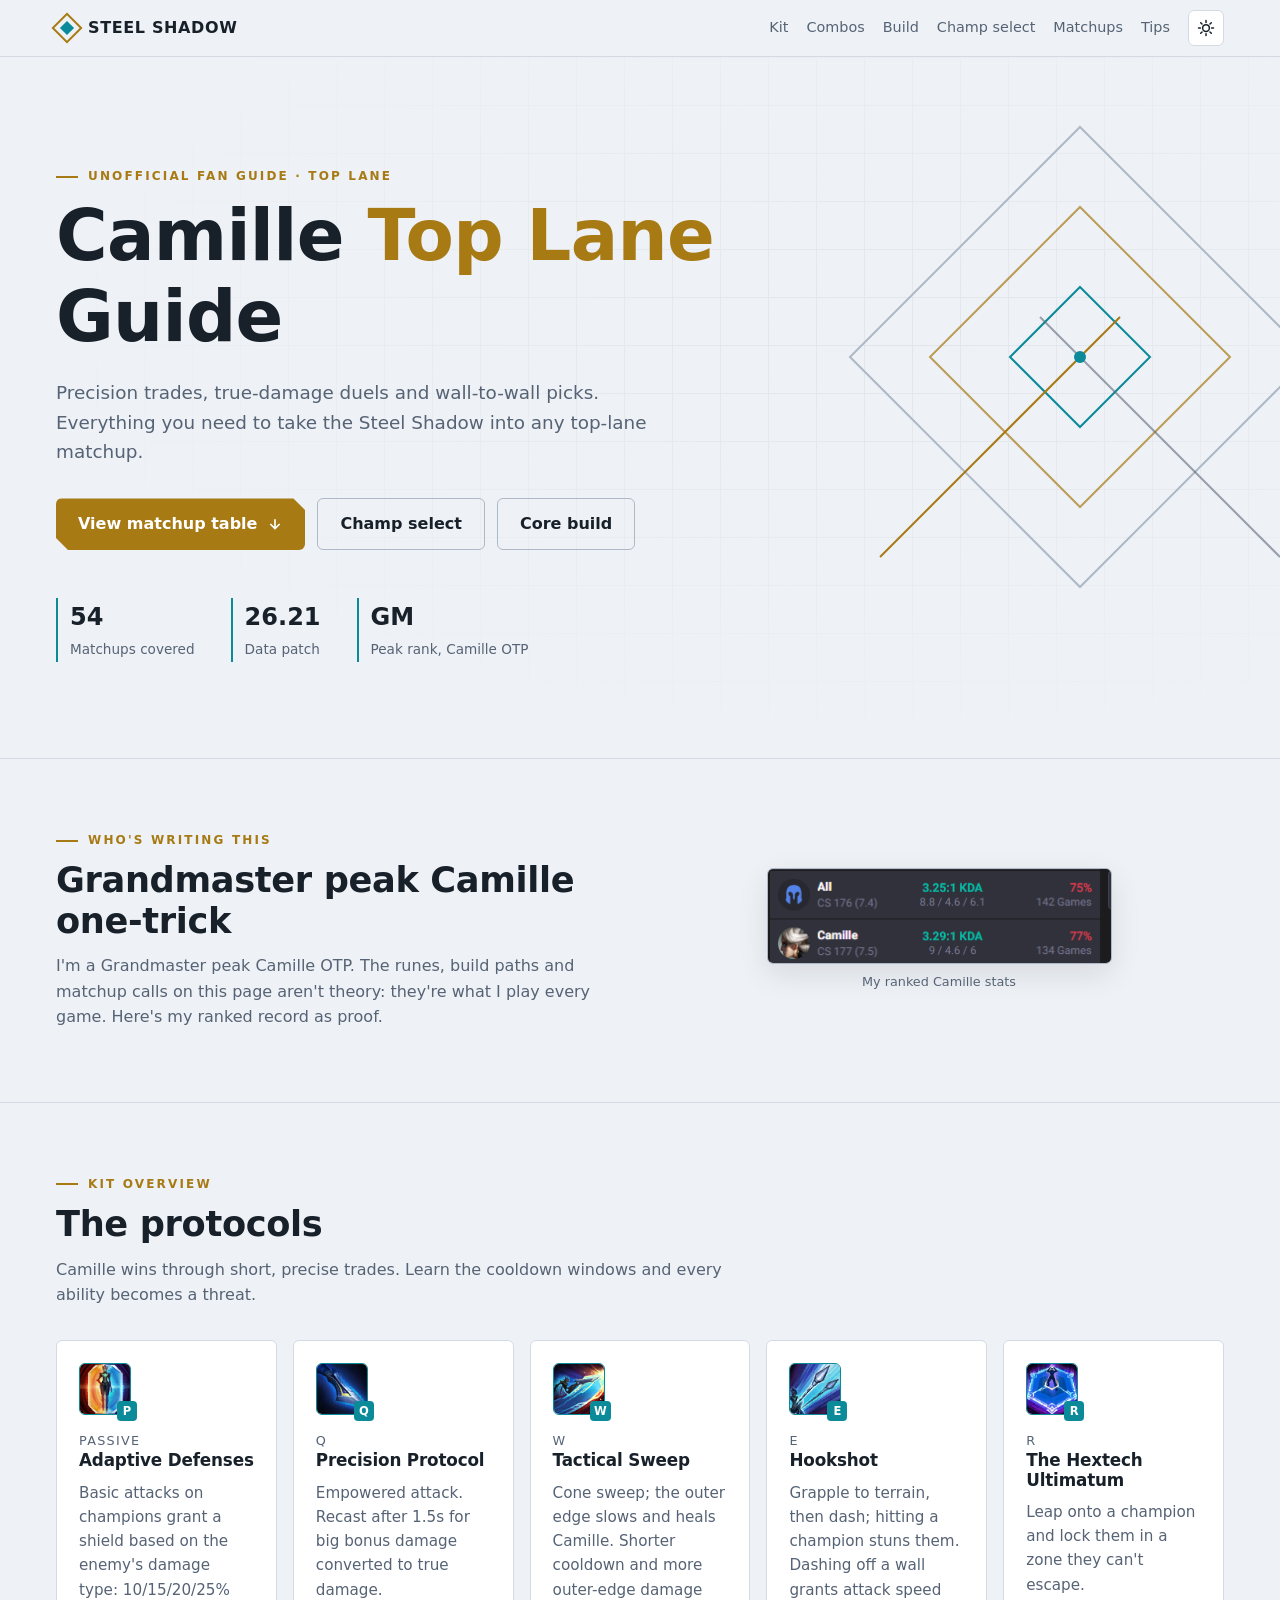
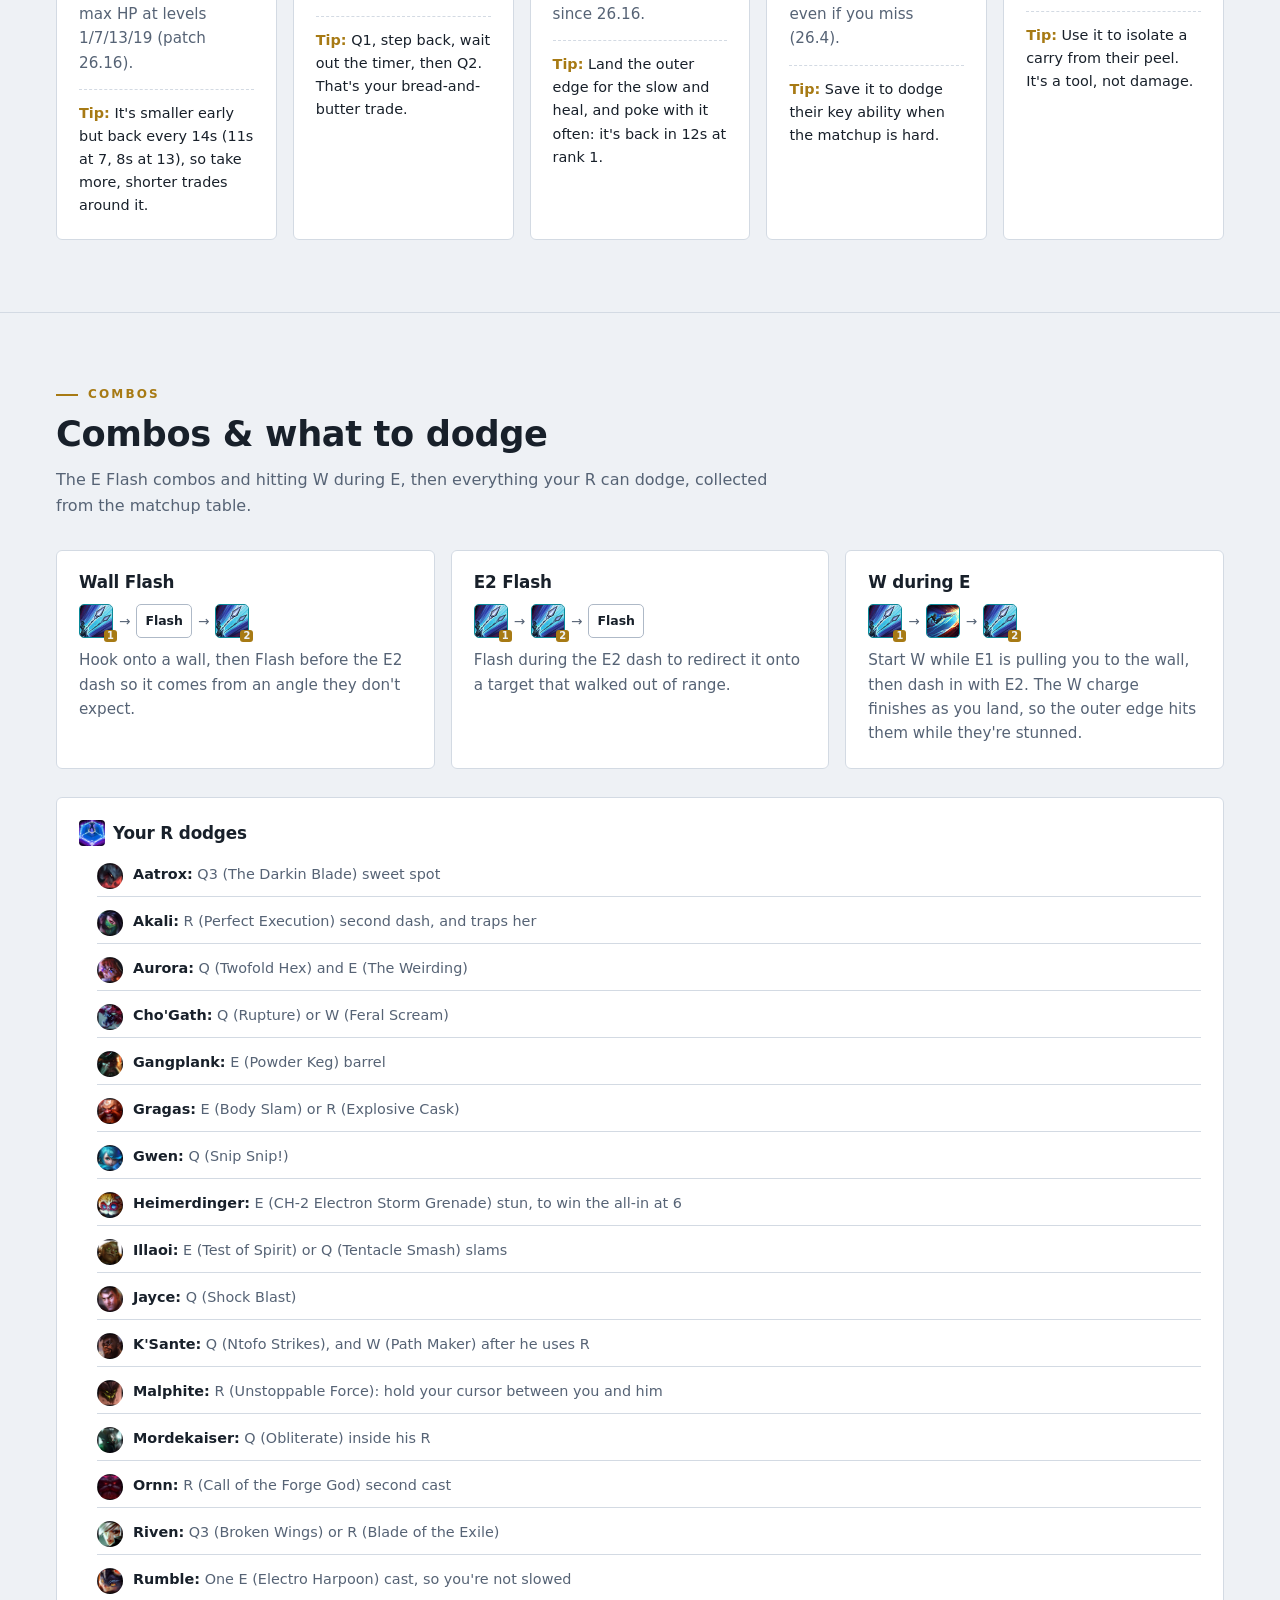
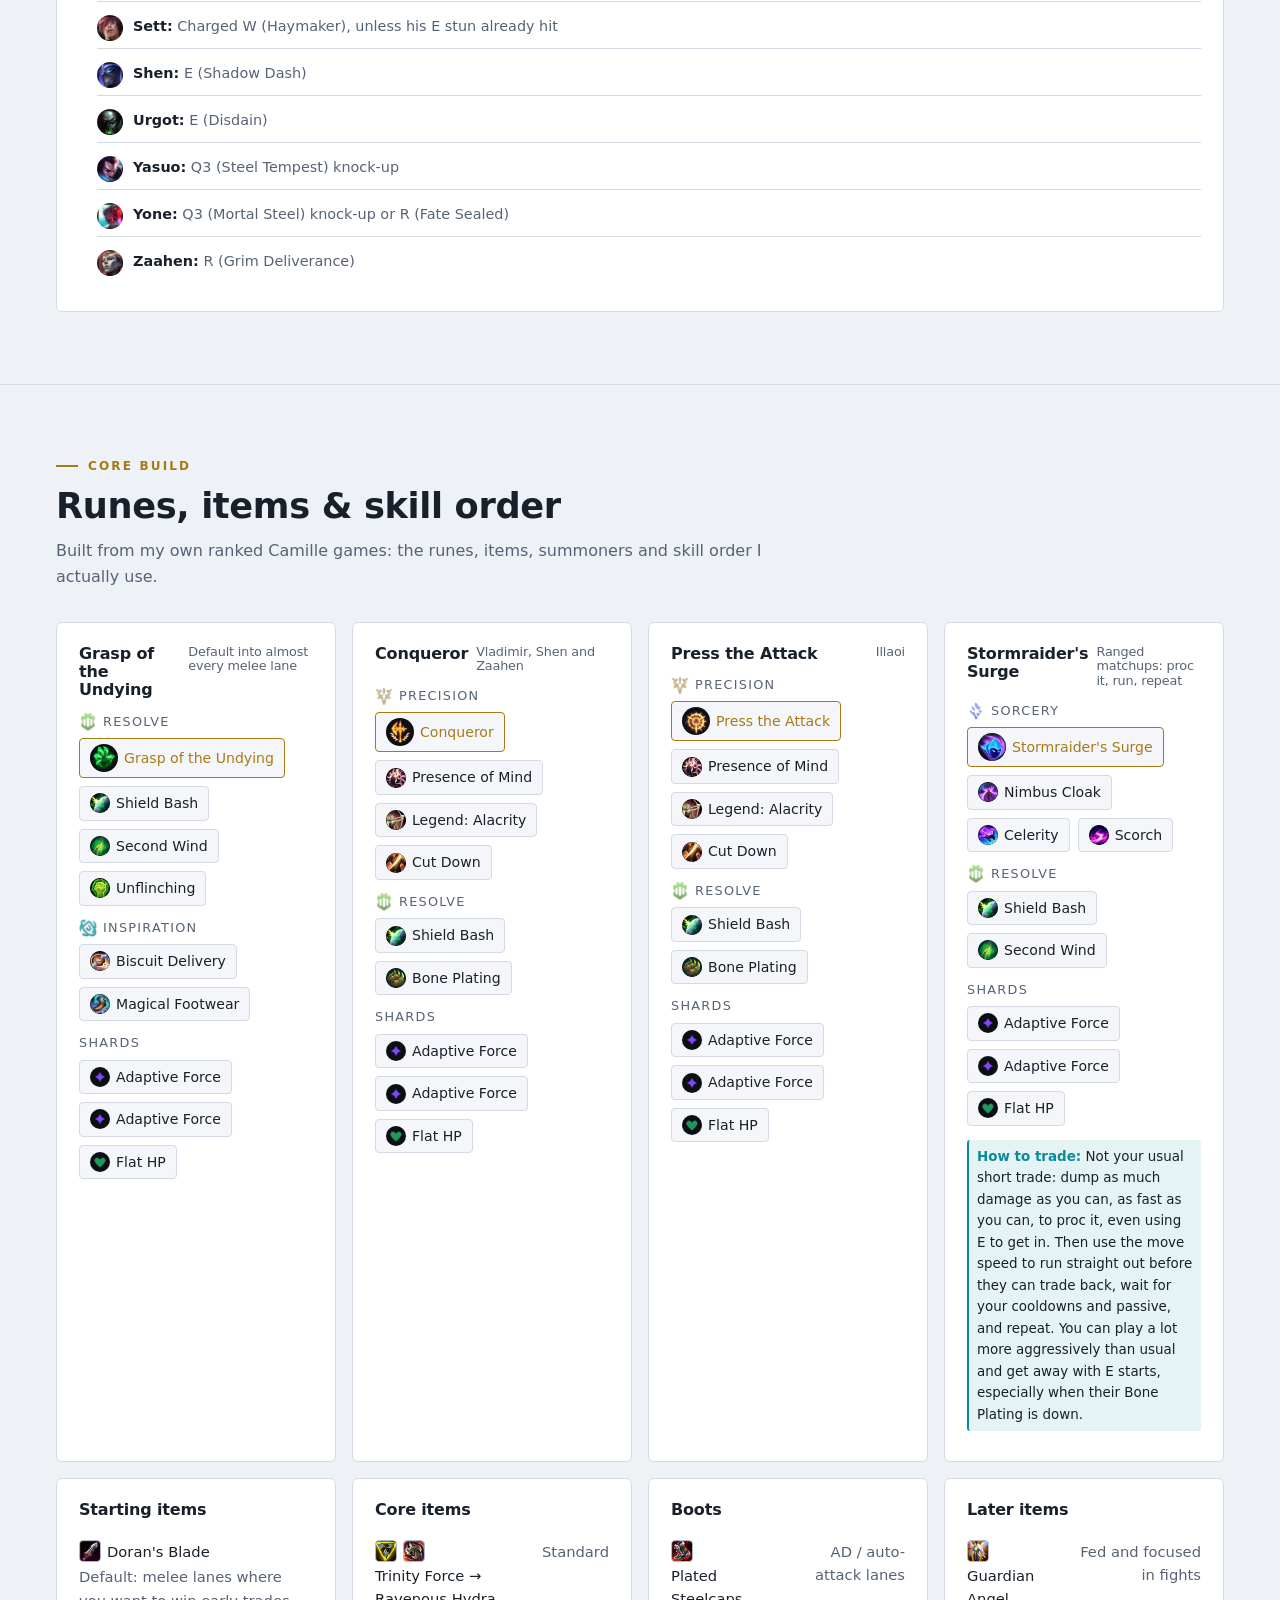
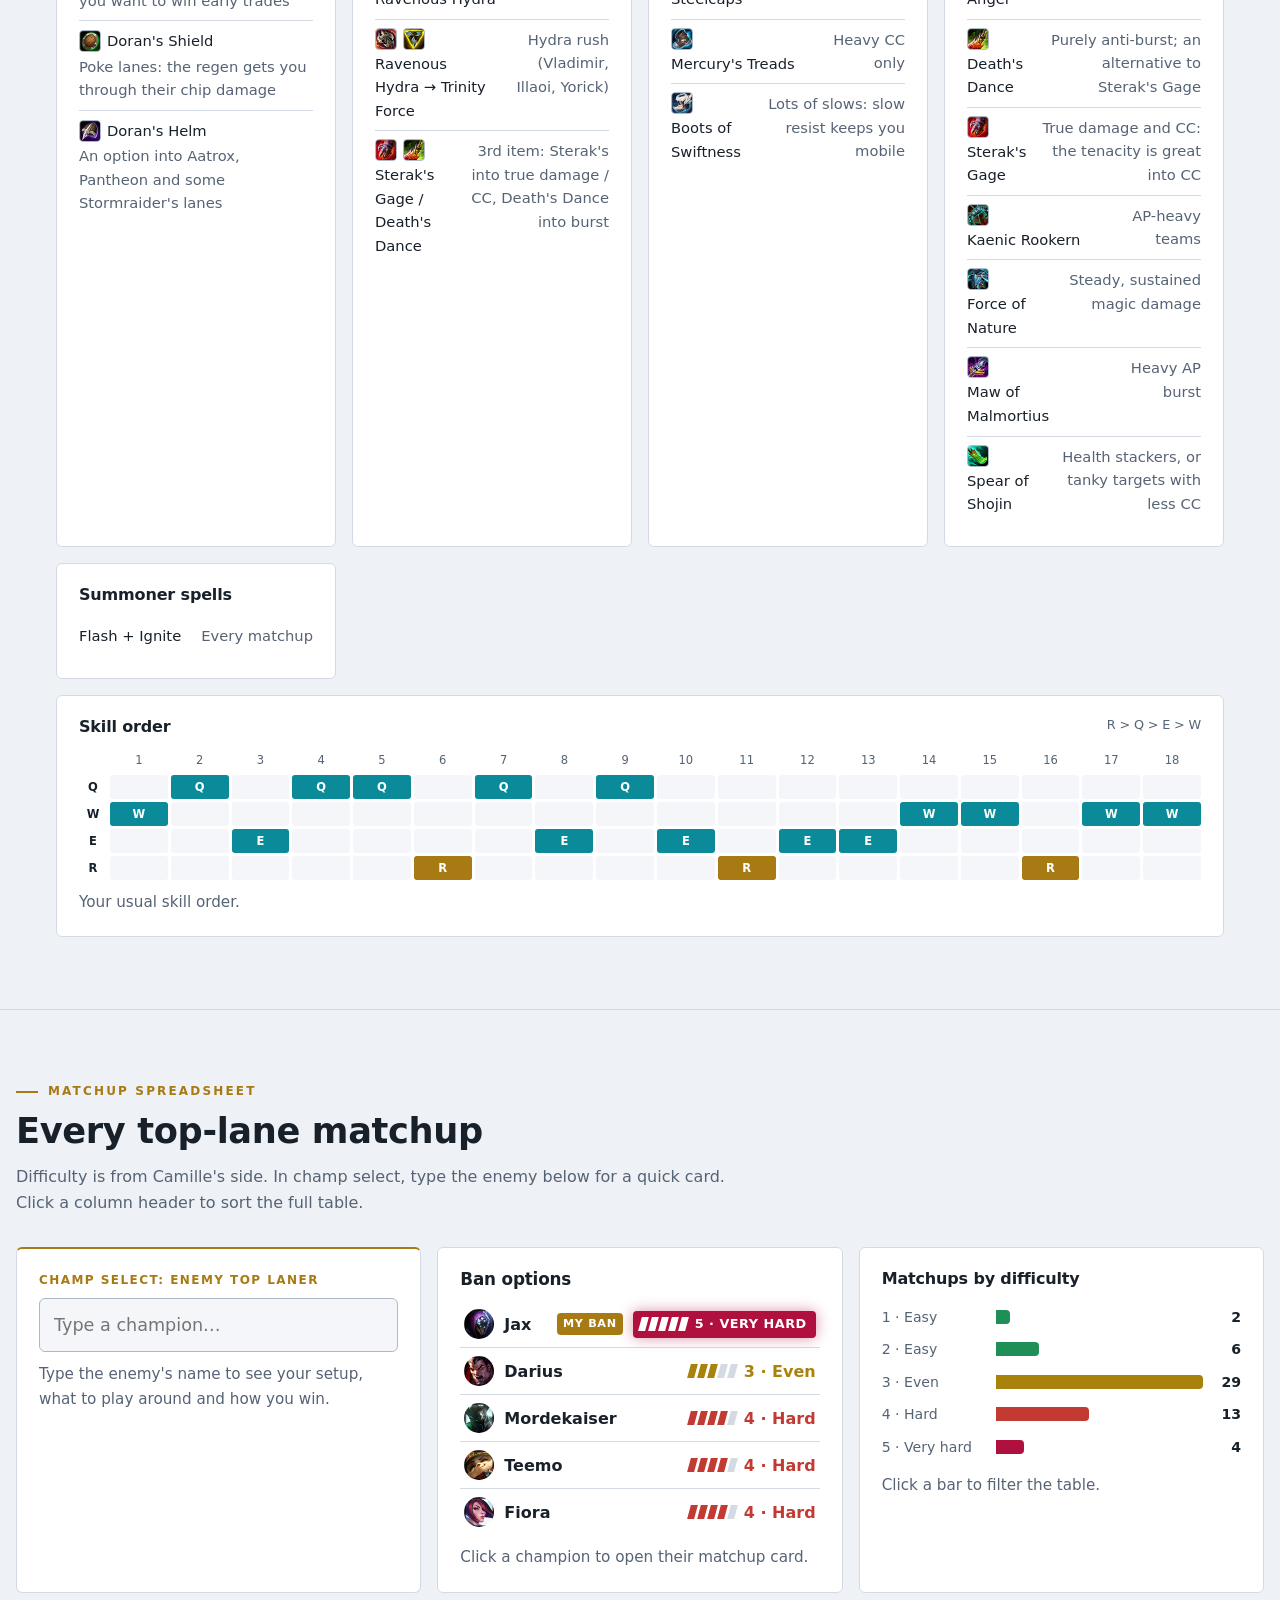
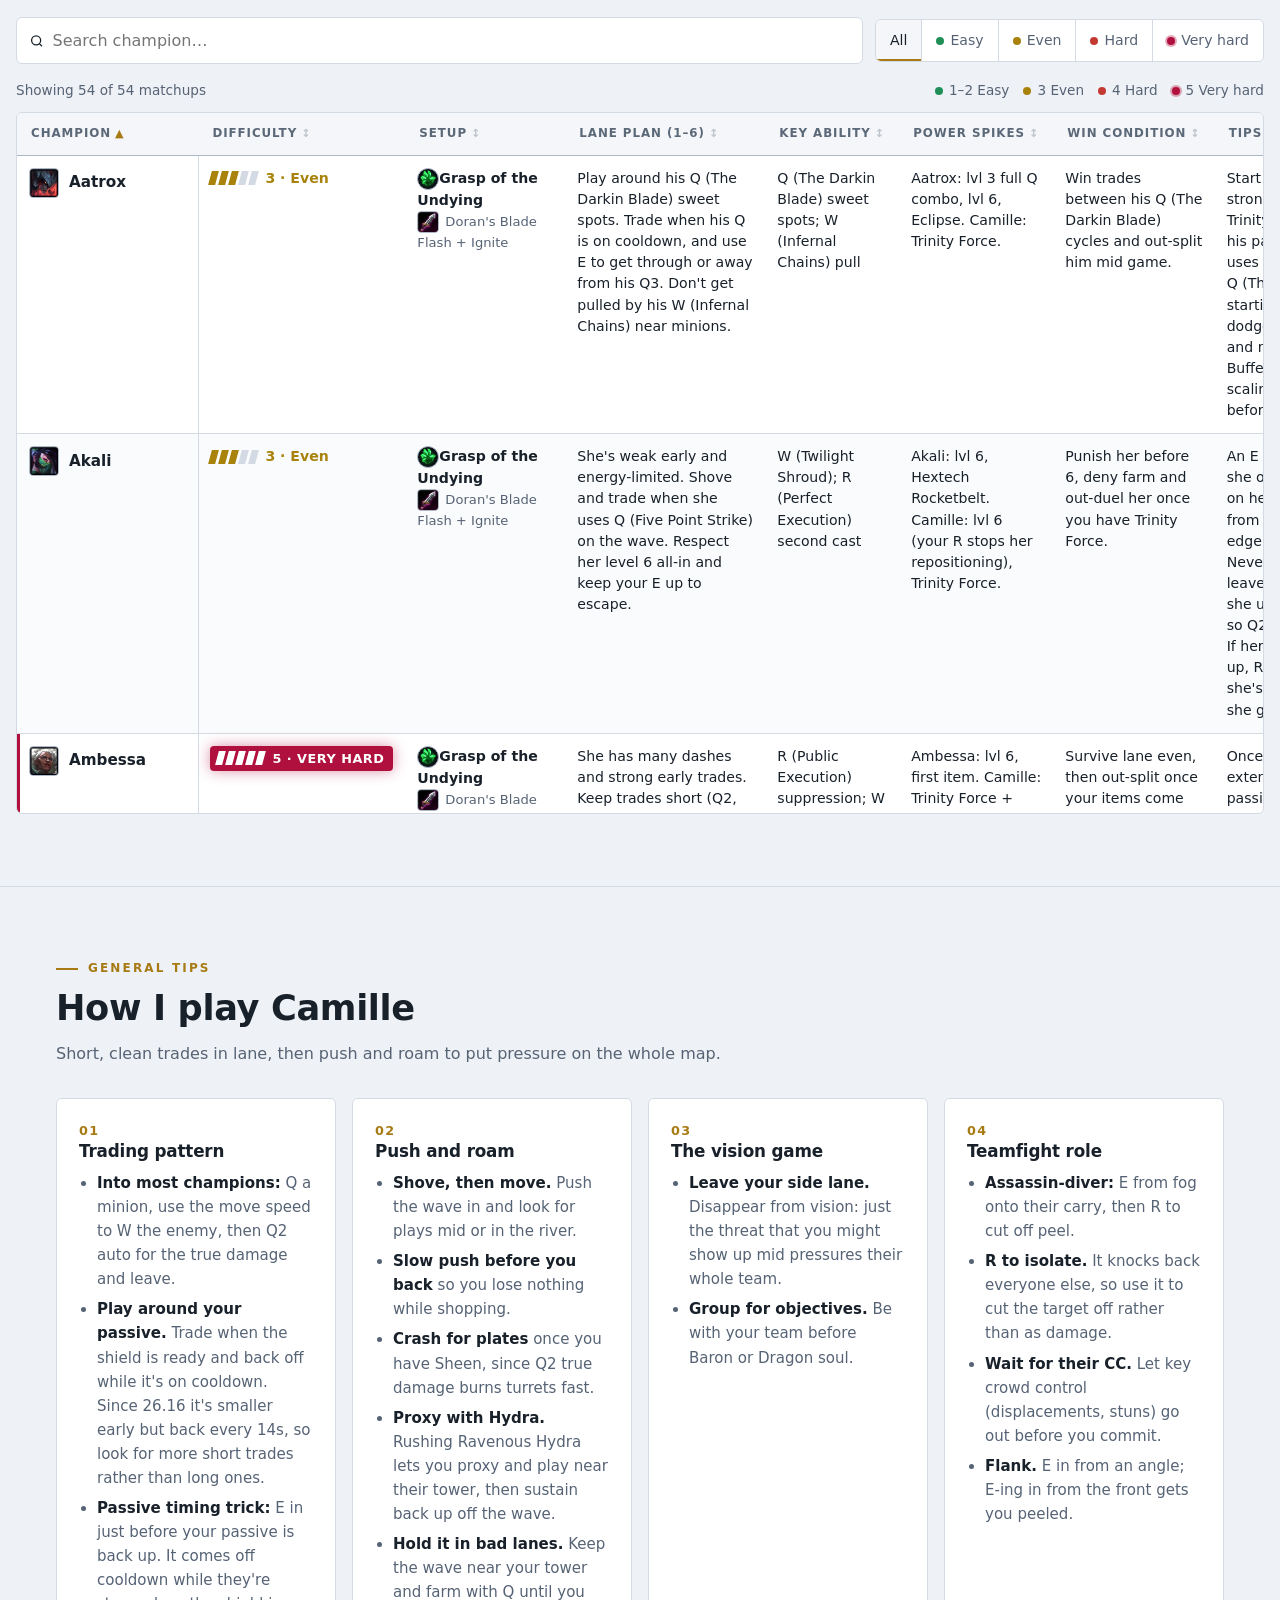
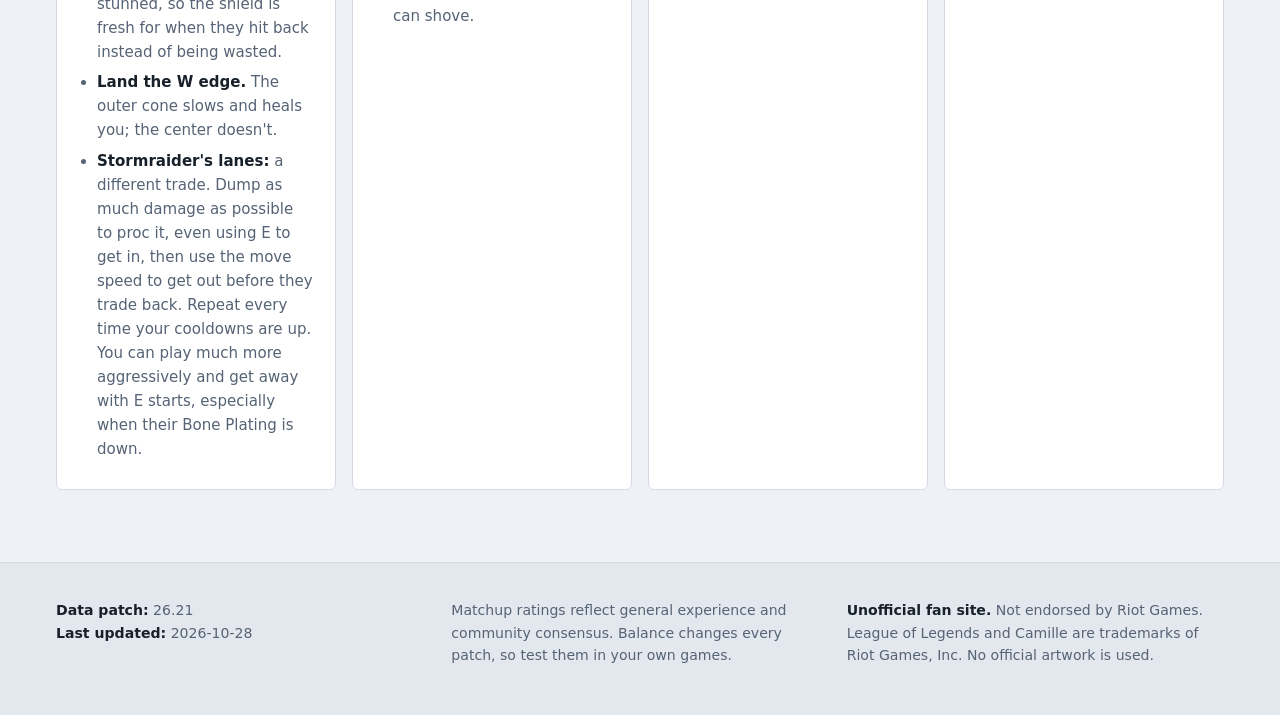
==== commit 8ad43e4a: "Add files via upload" ====
--- a/index.html
+++ b/index.html
@@ -713,7 +713,7 @@
     lanePlan: "She's weak early and energy-limited. Shove and trade when she uses Q (Five Point Strike) on the wave. Respect her level 6 all-in and keep your E up to escape.",
     dodge: "W (Twilight Shroud); R (Perfect Execution) second cast", spikes: "Akali: lvl 6, Hextech Rocketbelt. Camille: lvl 6 (your R stops her repositioning), Trinity Force.",
     winCondition: "Punish her before 6, deny farm and out-duel her once you have Trinity Force.", notes: "An E start pokes her hard at level 1; she only has energy for one Q. Stick on her so she can't proc her passive from range, and stay off the outer edge of her Q (Five Point Strike). Never E randomly: wait for her to leave her W (Twilight Shroud) first. If she uses W, start Q1 and walk away so Q2 is ready when she comes out. If her second R (Perfect Execution) is up, R her so her dash is dodged and she's trapped. Maw of Malmortius if she gets ahead." },
-  { champion: "Ambessa", difficulty: 4, keystone: "Grasp of the Undying", lock: ["keystone"], start: "Doran's Blade", summoner: "Ignite",
+  { champion: "Ambessa", difficulty: 5, keystone: "Grasp of the Undying", lock: ["keystone"], start: "Doran's Blade", summoner: "Ignite",
     lanePlan: "She has many dashes and strong early trades. Keep trades short (Q2, then leave) and never take an extended fight while her dashes are up.",
     dodge: "R (Public Execution) suppression; W (Repudiation) shield", spikes: "Ambessa: lvl 6, first item. Camille: Trinity Force + Ravenous Hydra.",
     winCondition: "Survive lane even, then out-split once your items come online.", notes: "Once you've chunked her, force extended trades and all-ins; your passive wins those. After 6, R as soon as she wastes Q or W, especially with Trinity Force. Have your passive ready when she dashes in to blunt her burst." },
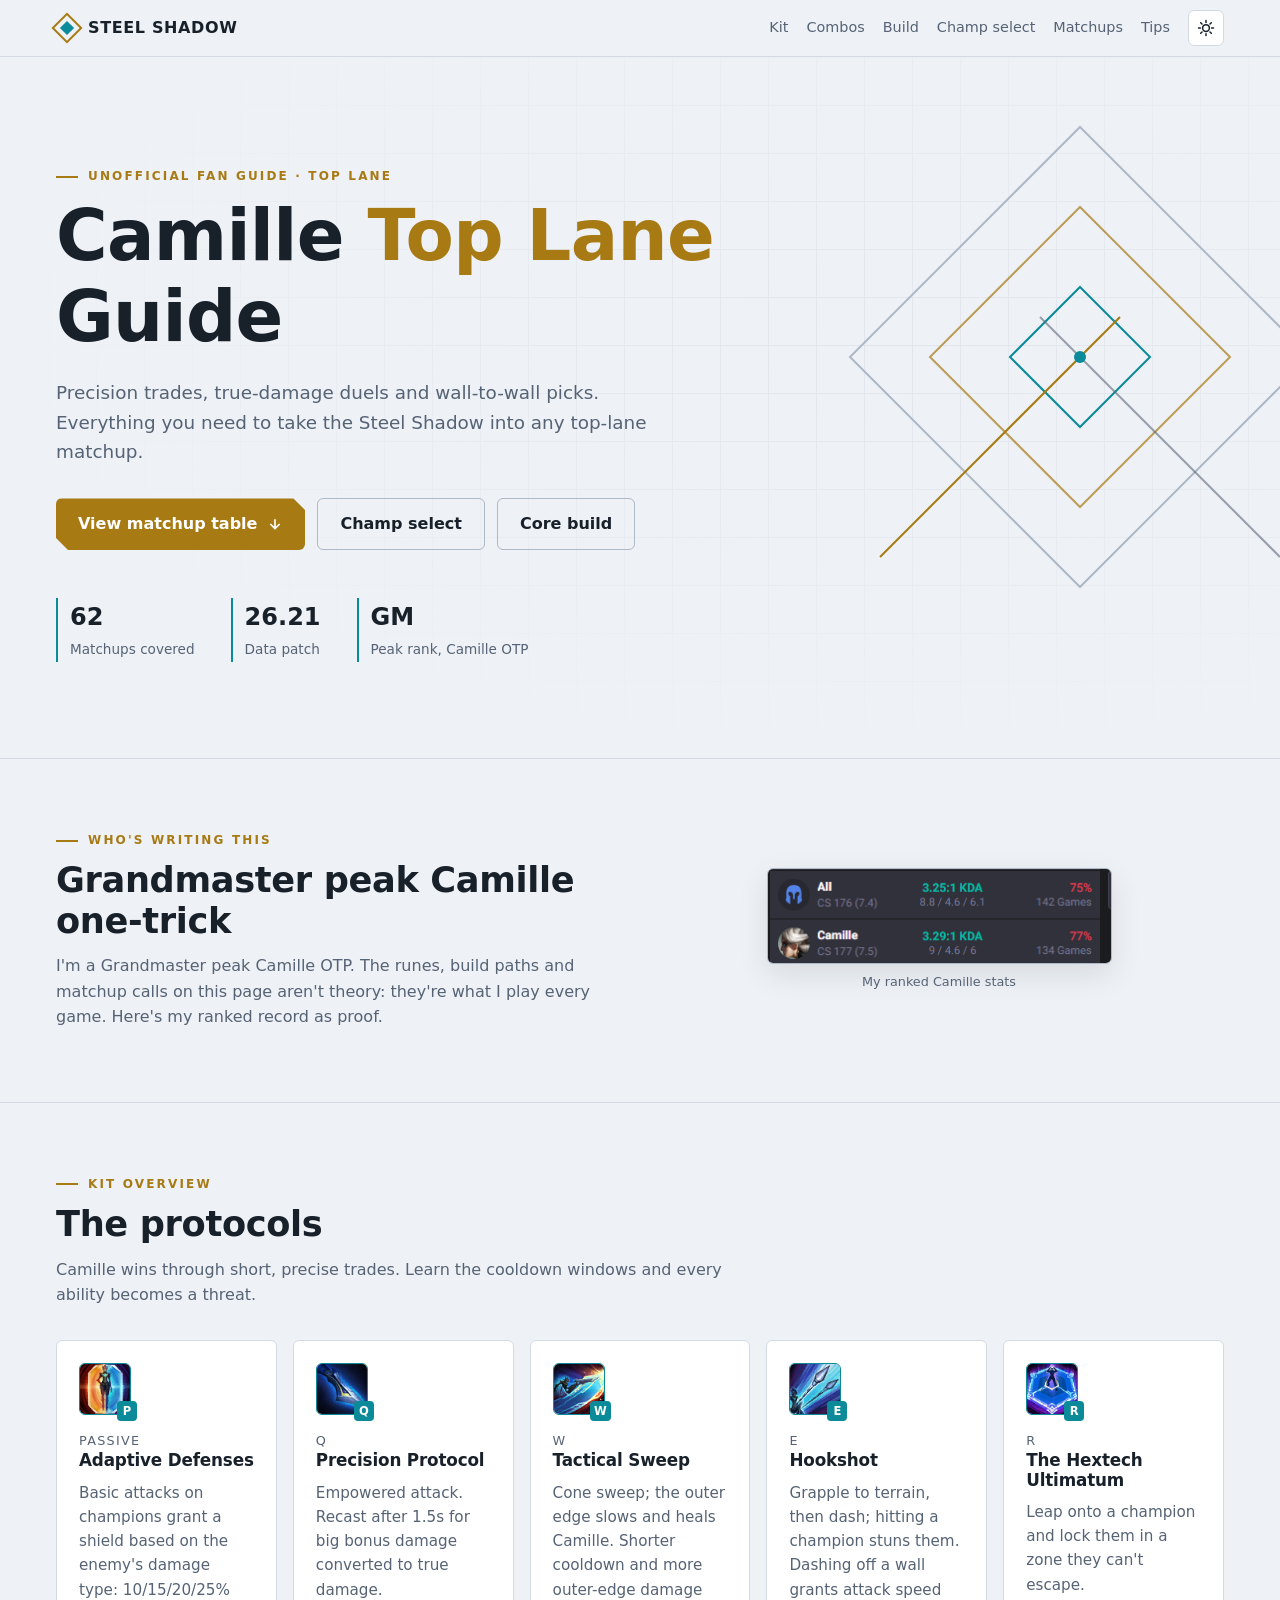
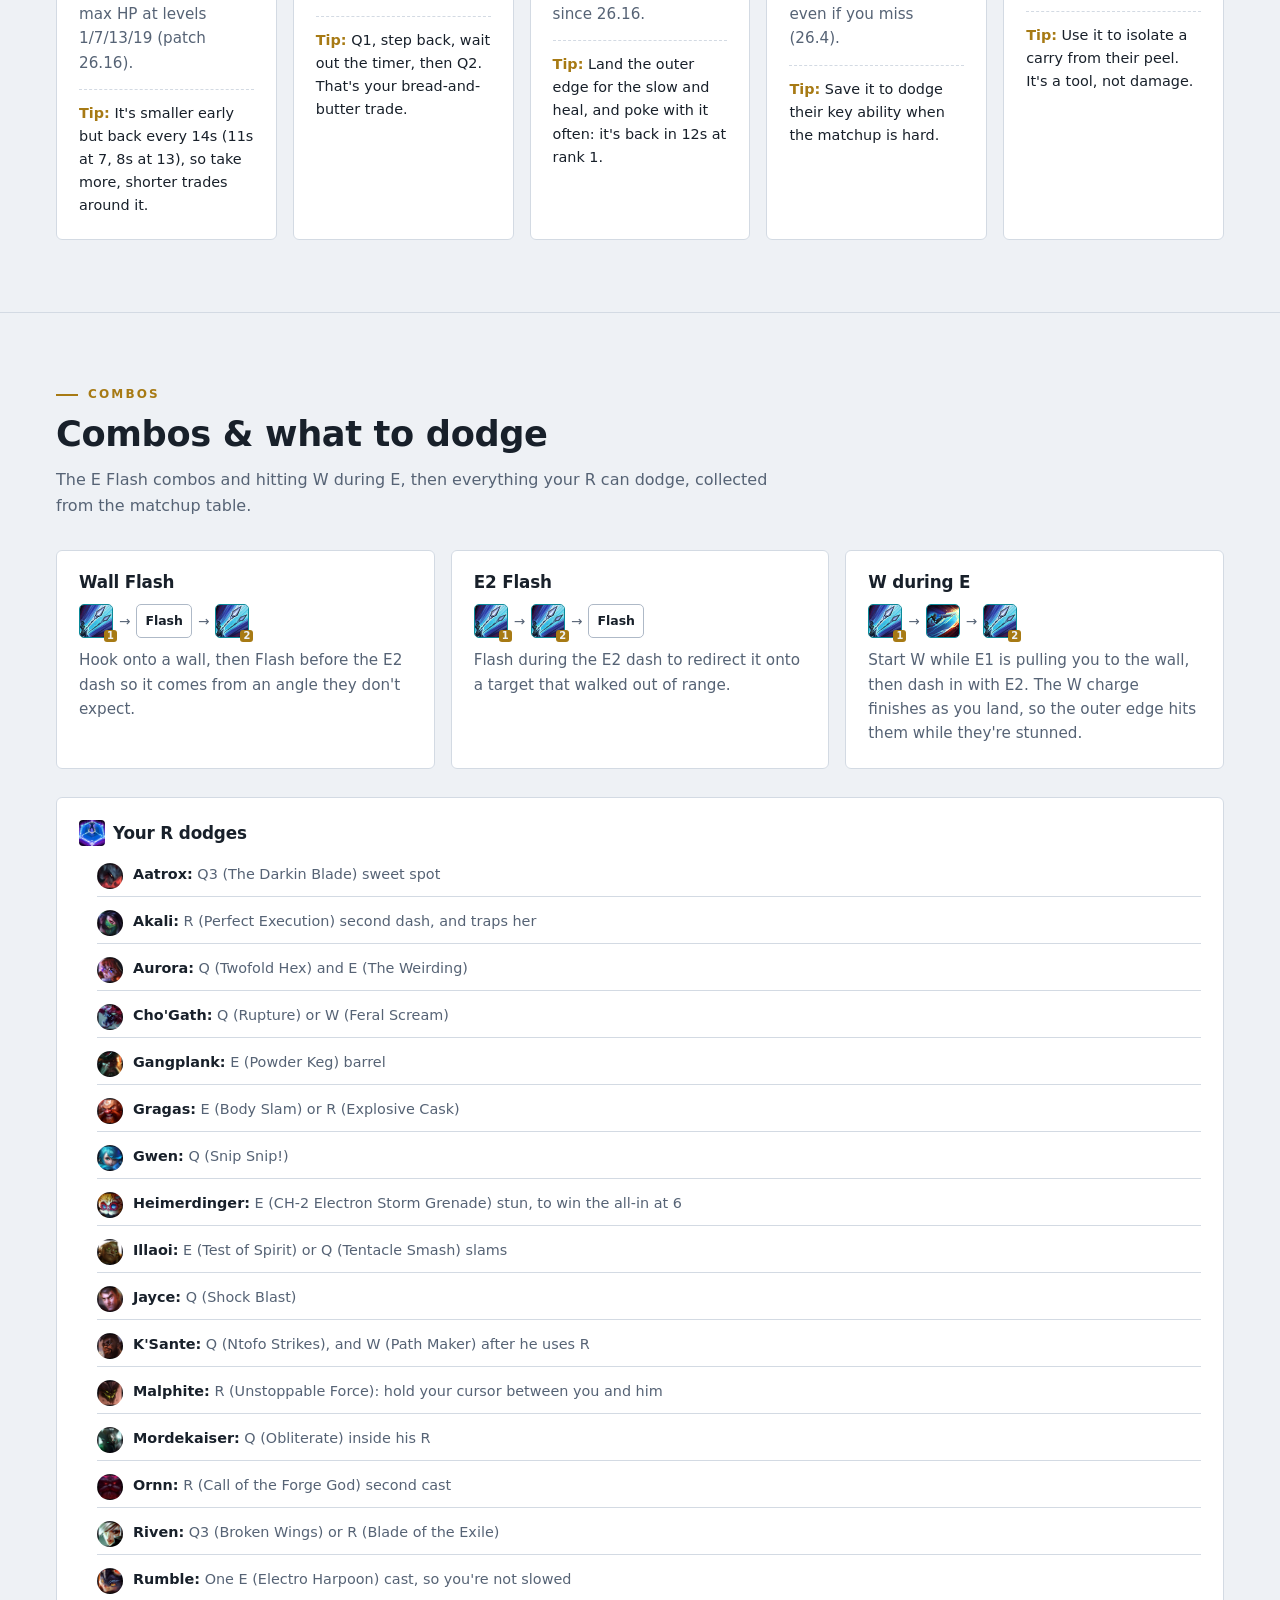
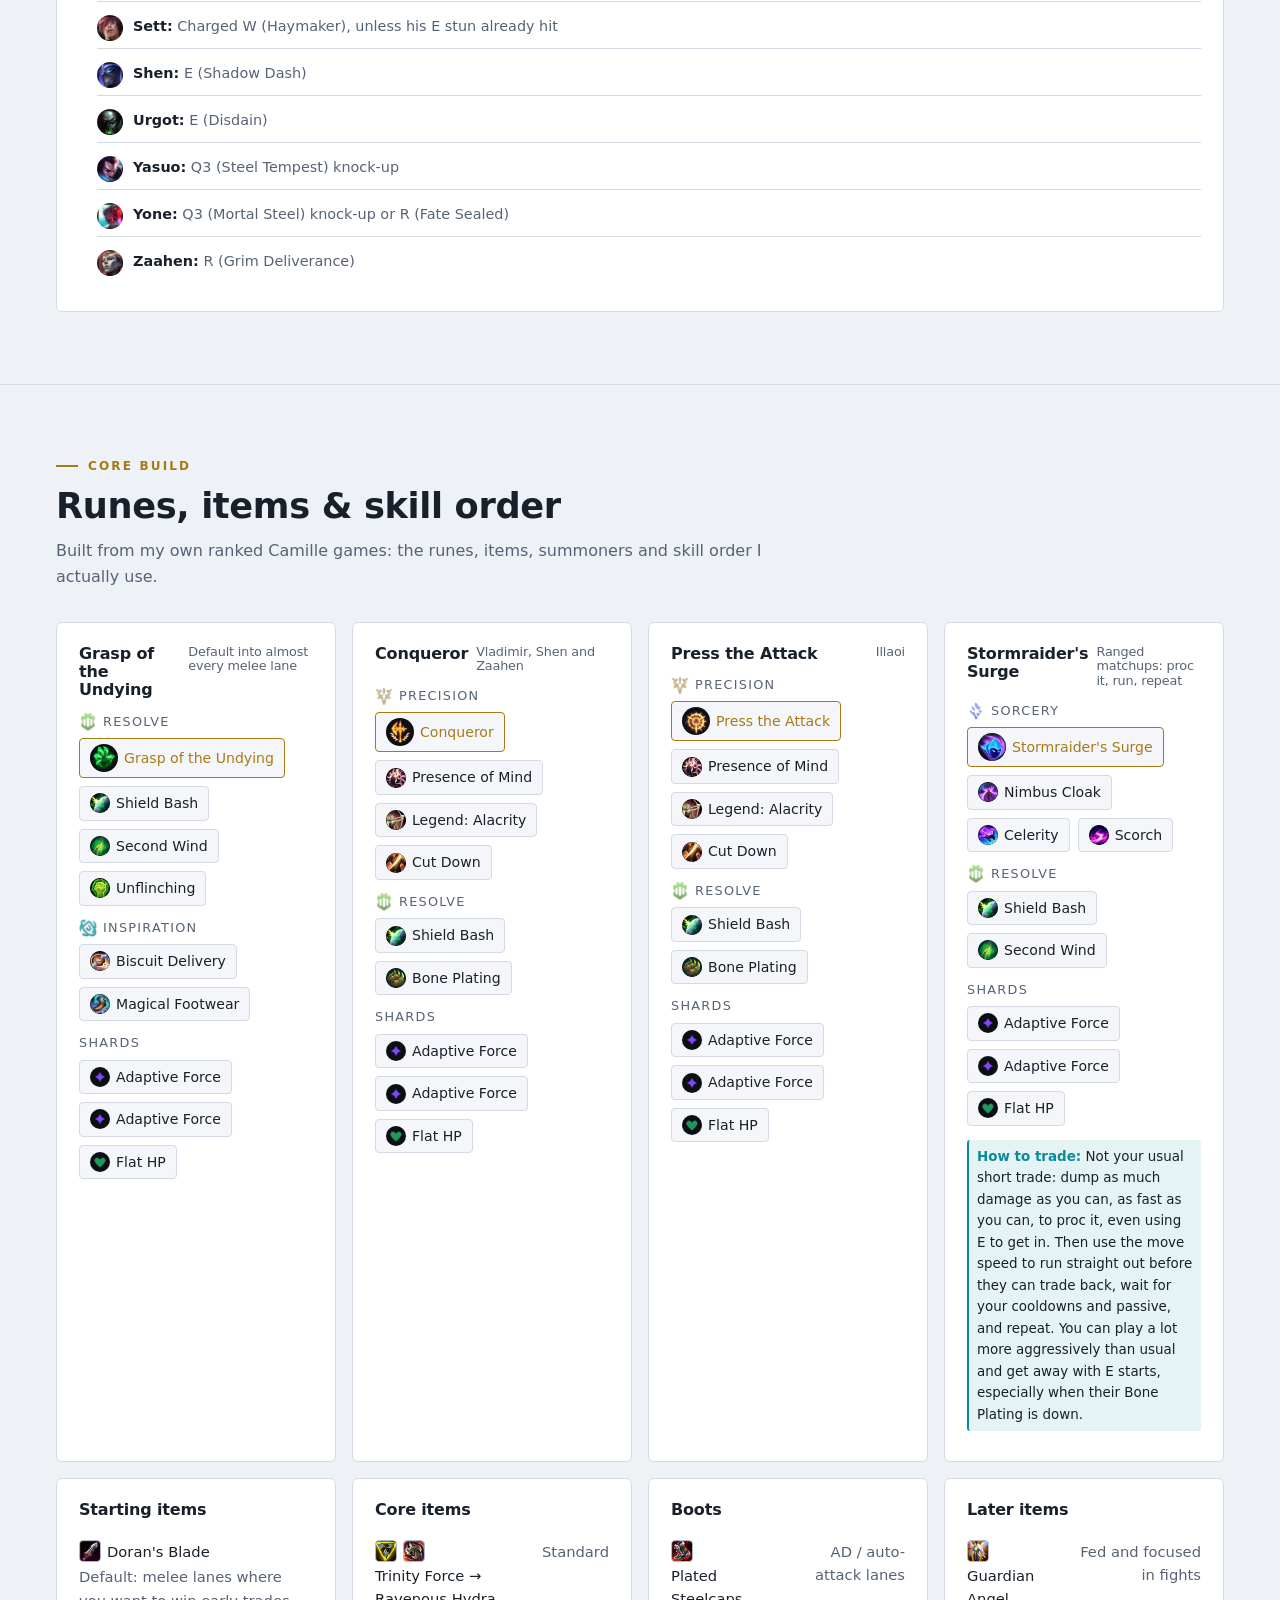
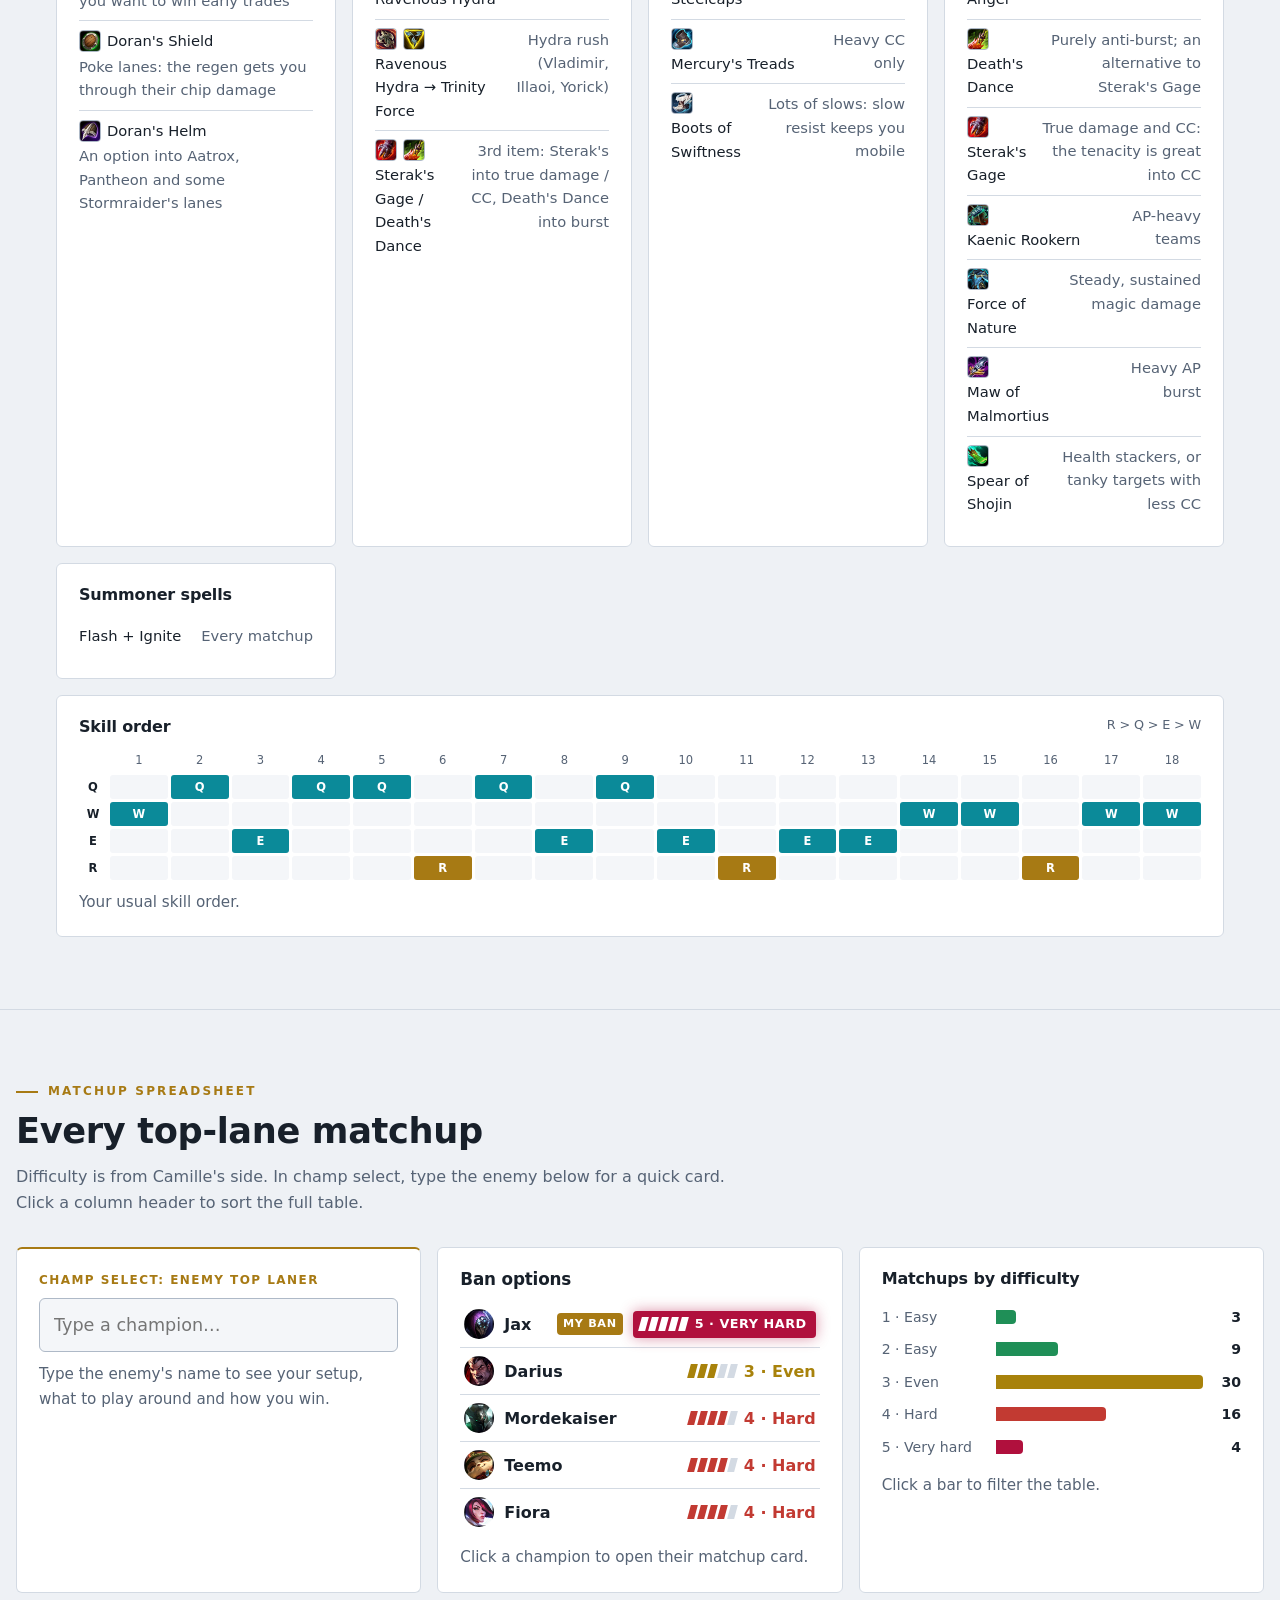
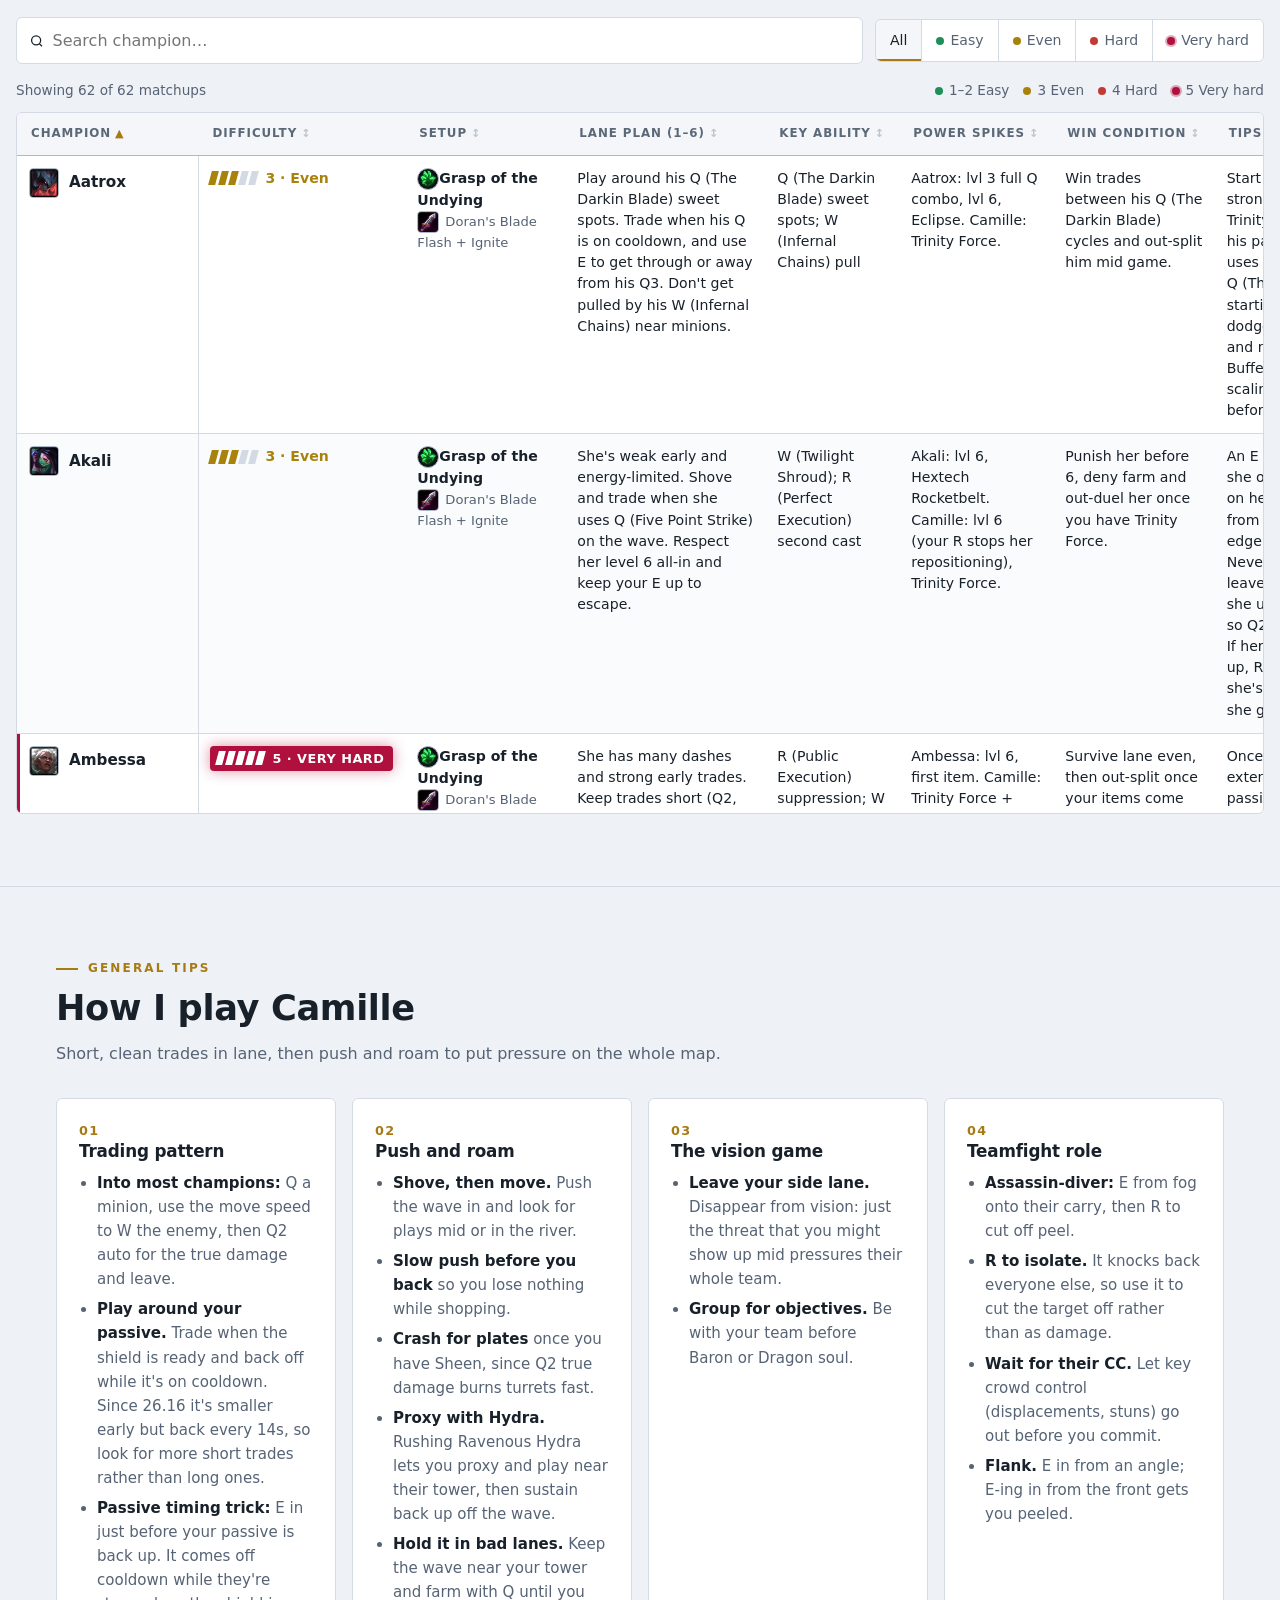
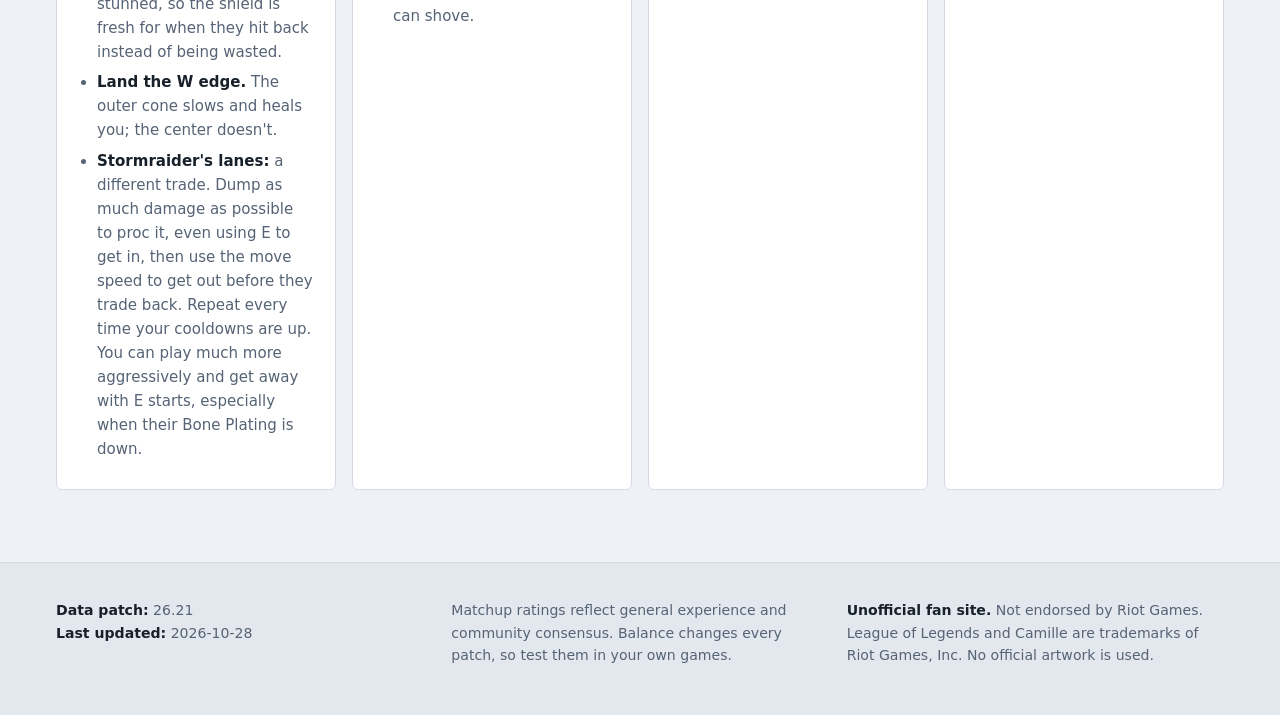
==== commit 950e914c: "Add files via upload" ====
--- a/index.html
+++ b/index.html
@@ -618,7 +618,7 @@
    ===================================================================== */
 /* Icons (data URIs), written by build-icons.ps1. Don't edit by hand. */
 /* ICONS_START */
-const ICONS = {"champ":{"Aatrox":"[data-uri]","Akali":"[data-uri]","Ambessa":"[data-uri]","Aurora":"[data-uri]","Cho\u0027Gath":"[data-uri]","Darius":"[data-uri]","Dr. Mundo":"[data-uri]","Fiora":"[data-uri]","Gangplank":"[data-uri]","Garen":"[data-uri]","Gnar":"[data-uri]","Gragas":"[data-uri]","Gwen":"[data-uri]","Heimerdinger":"[data-uri]","Illaoi":"[data-uri]","Irelia":"[data-uri]","Jax":"[data-uri]","Jayce":"[data-uri]","K\u0027Sante":"[data-uri]","Kayle":"[data-uri]","Kennen":"[data-uri]","Kled":"[data-uri]","Malphite":"[data-uri]","Mordekaiser":"[data-uri]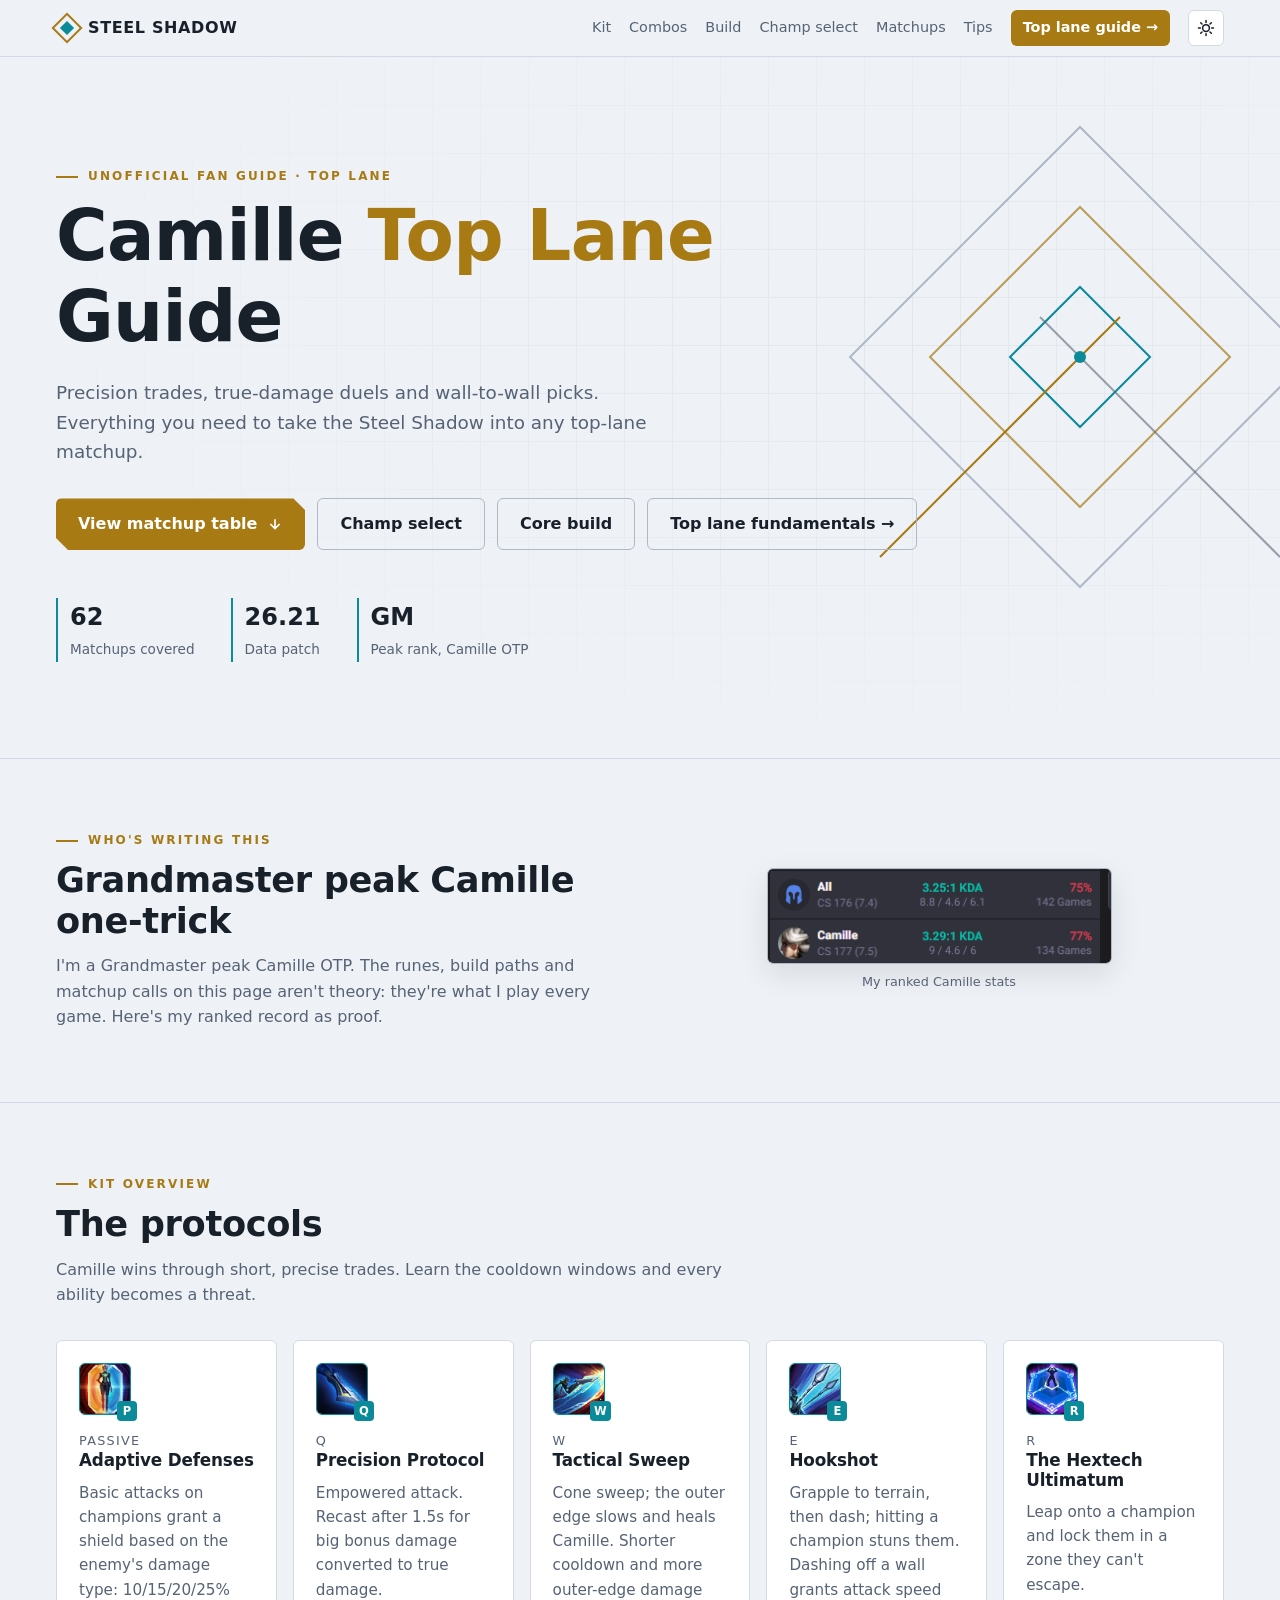
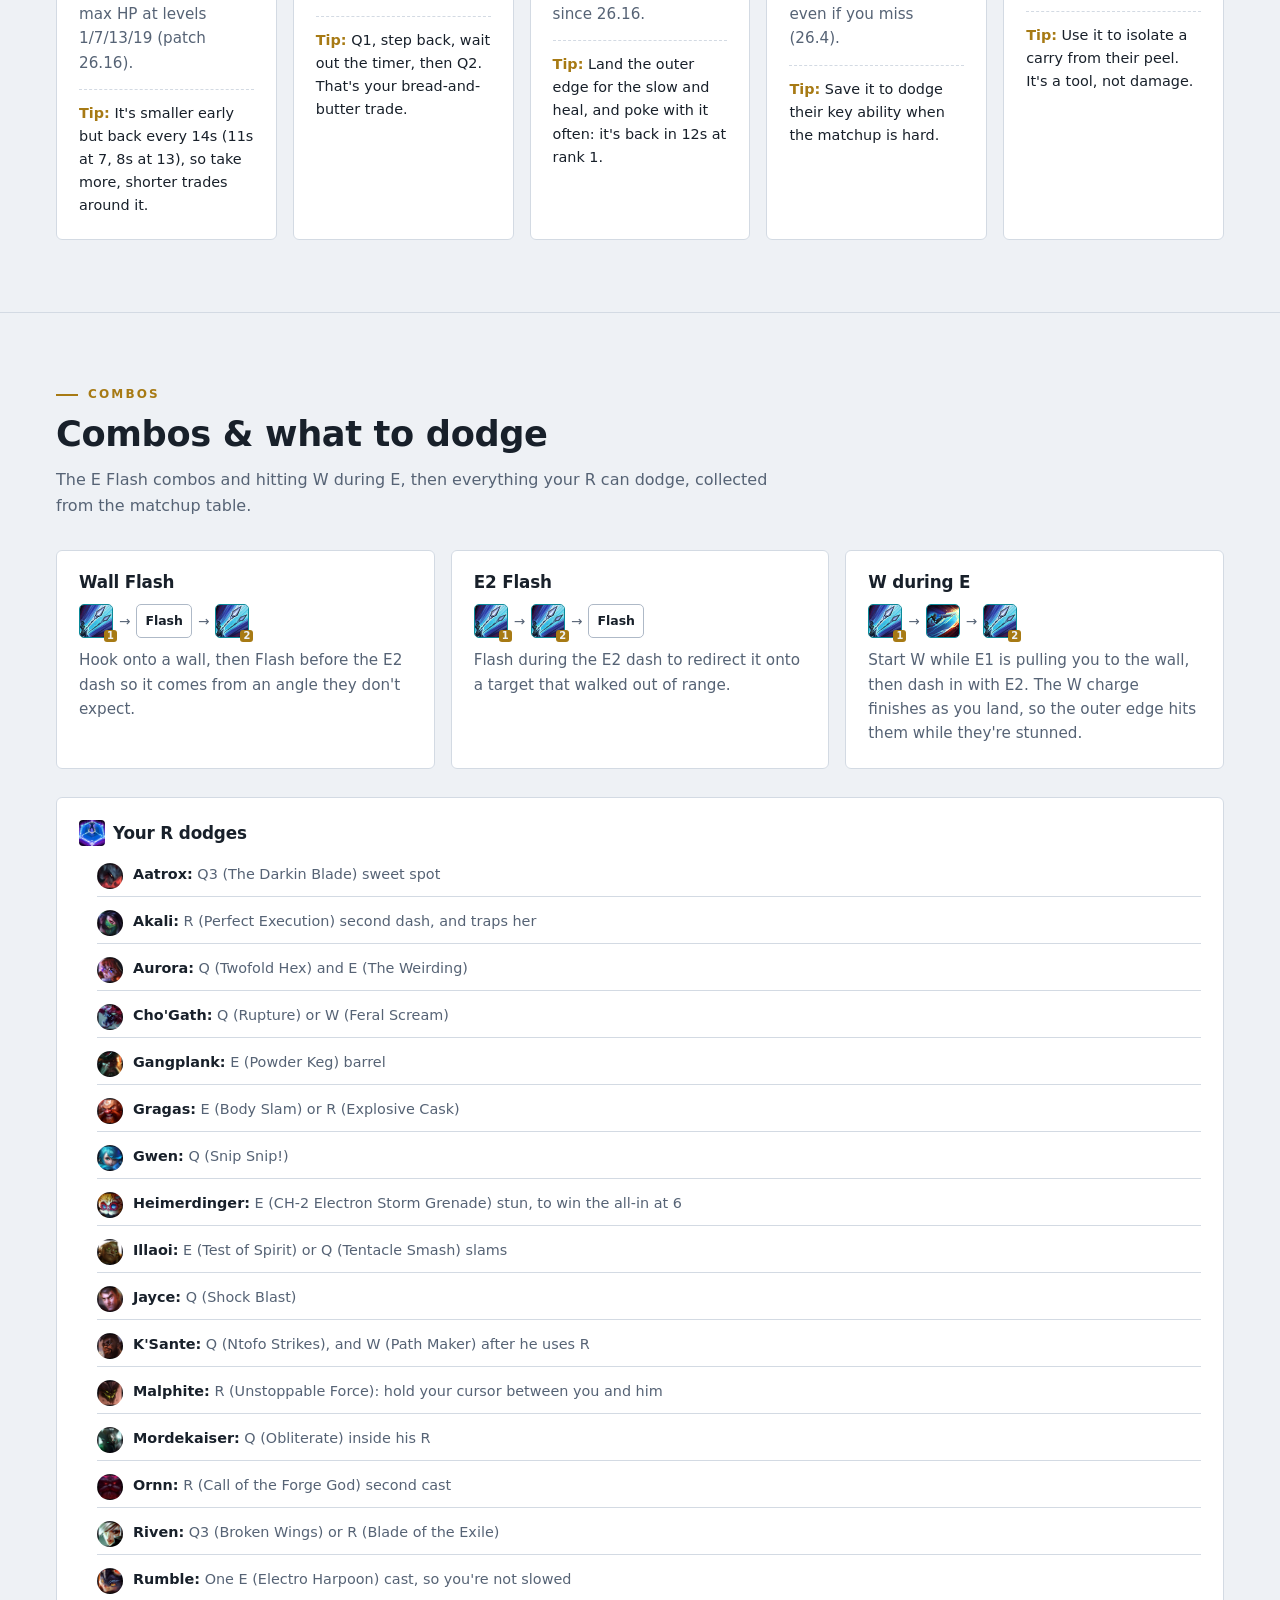
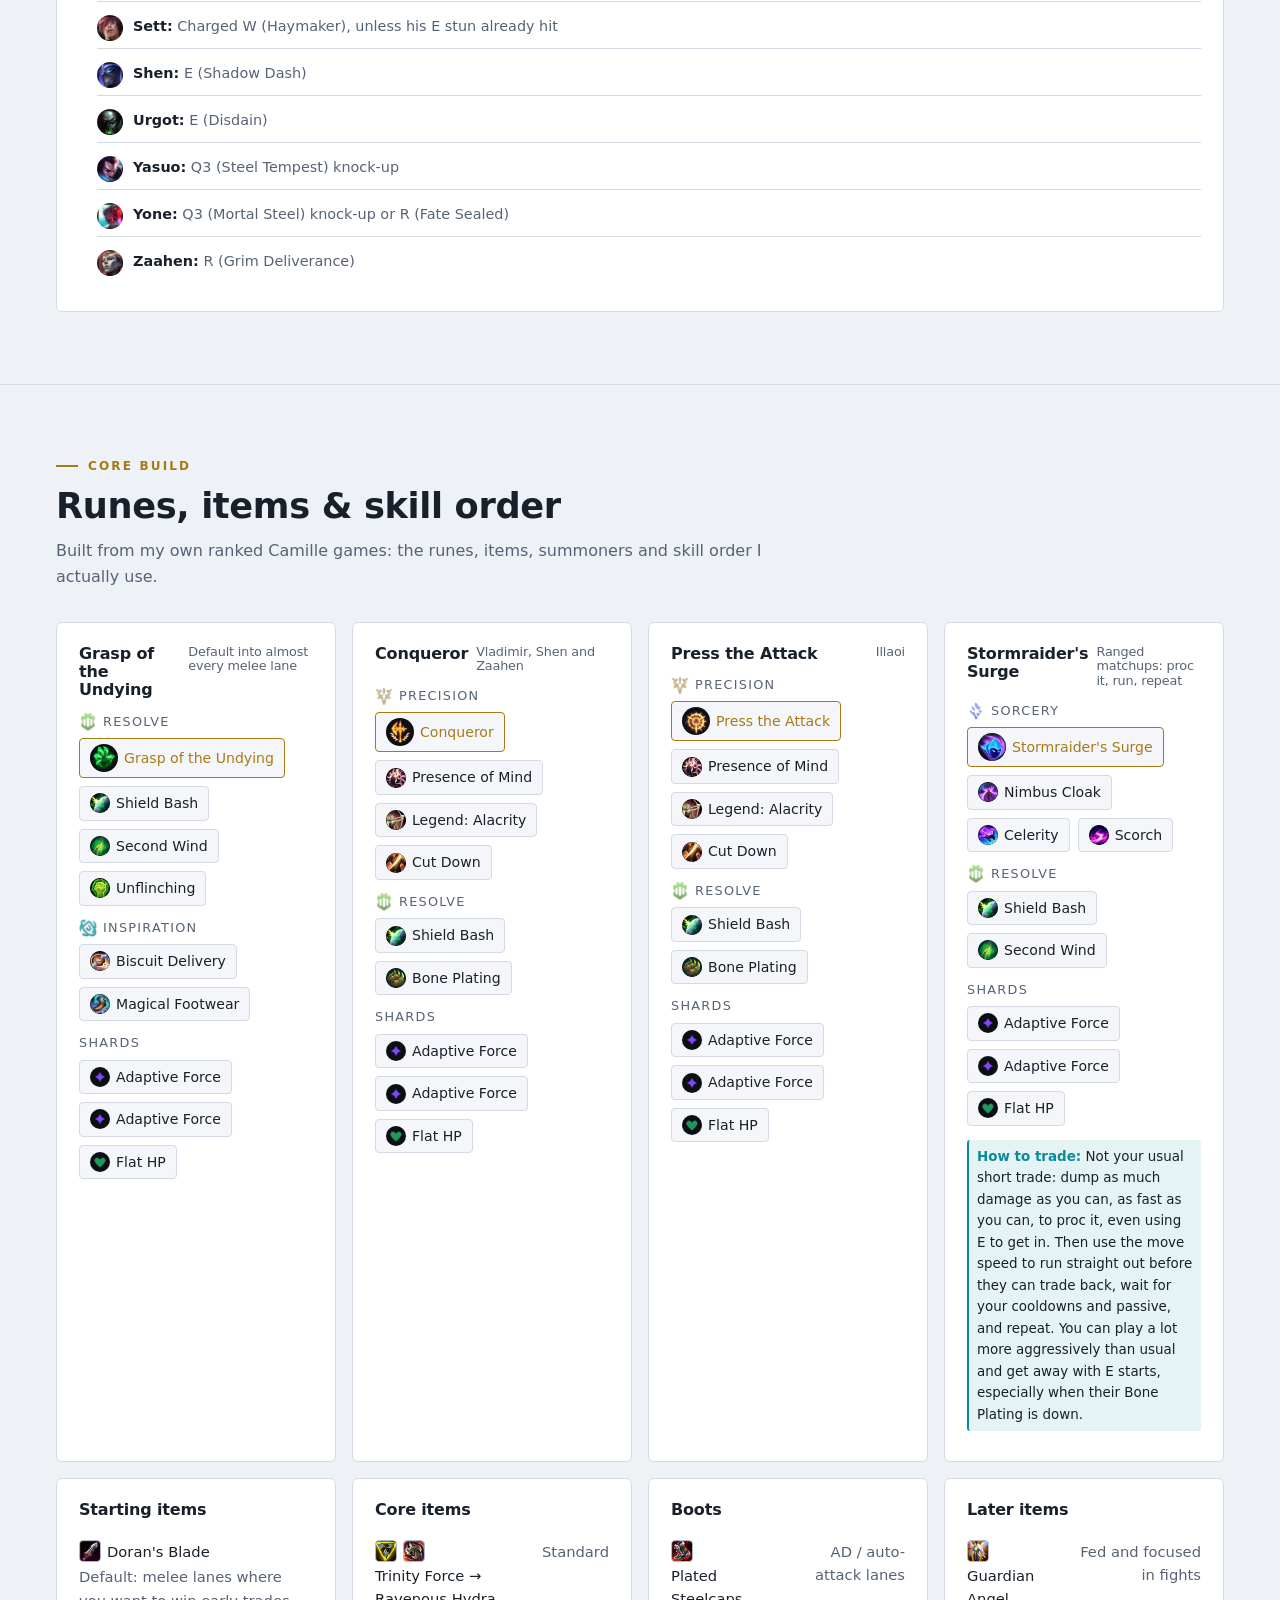
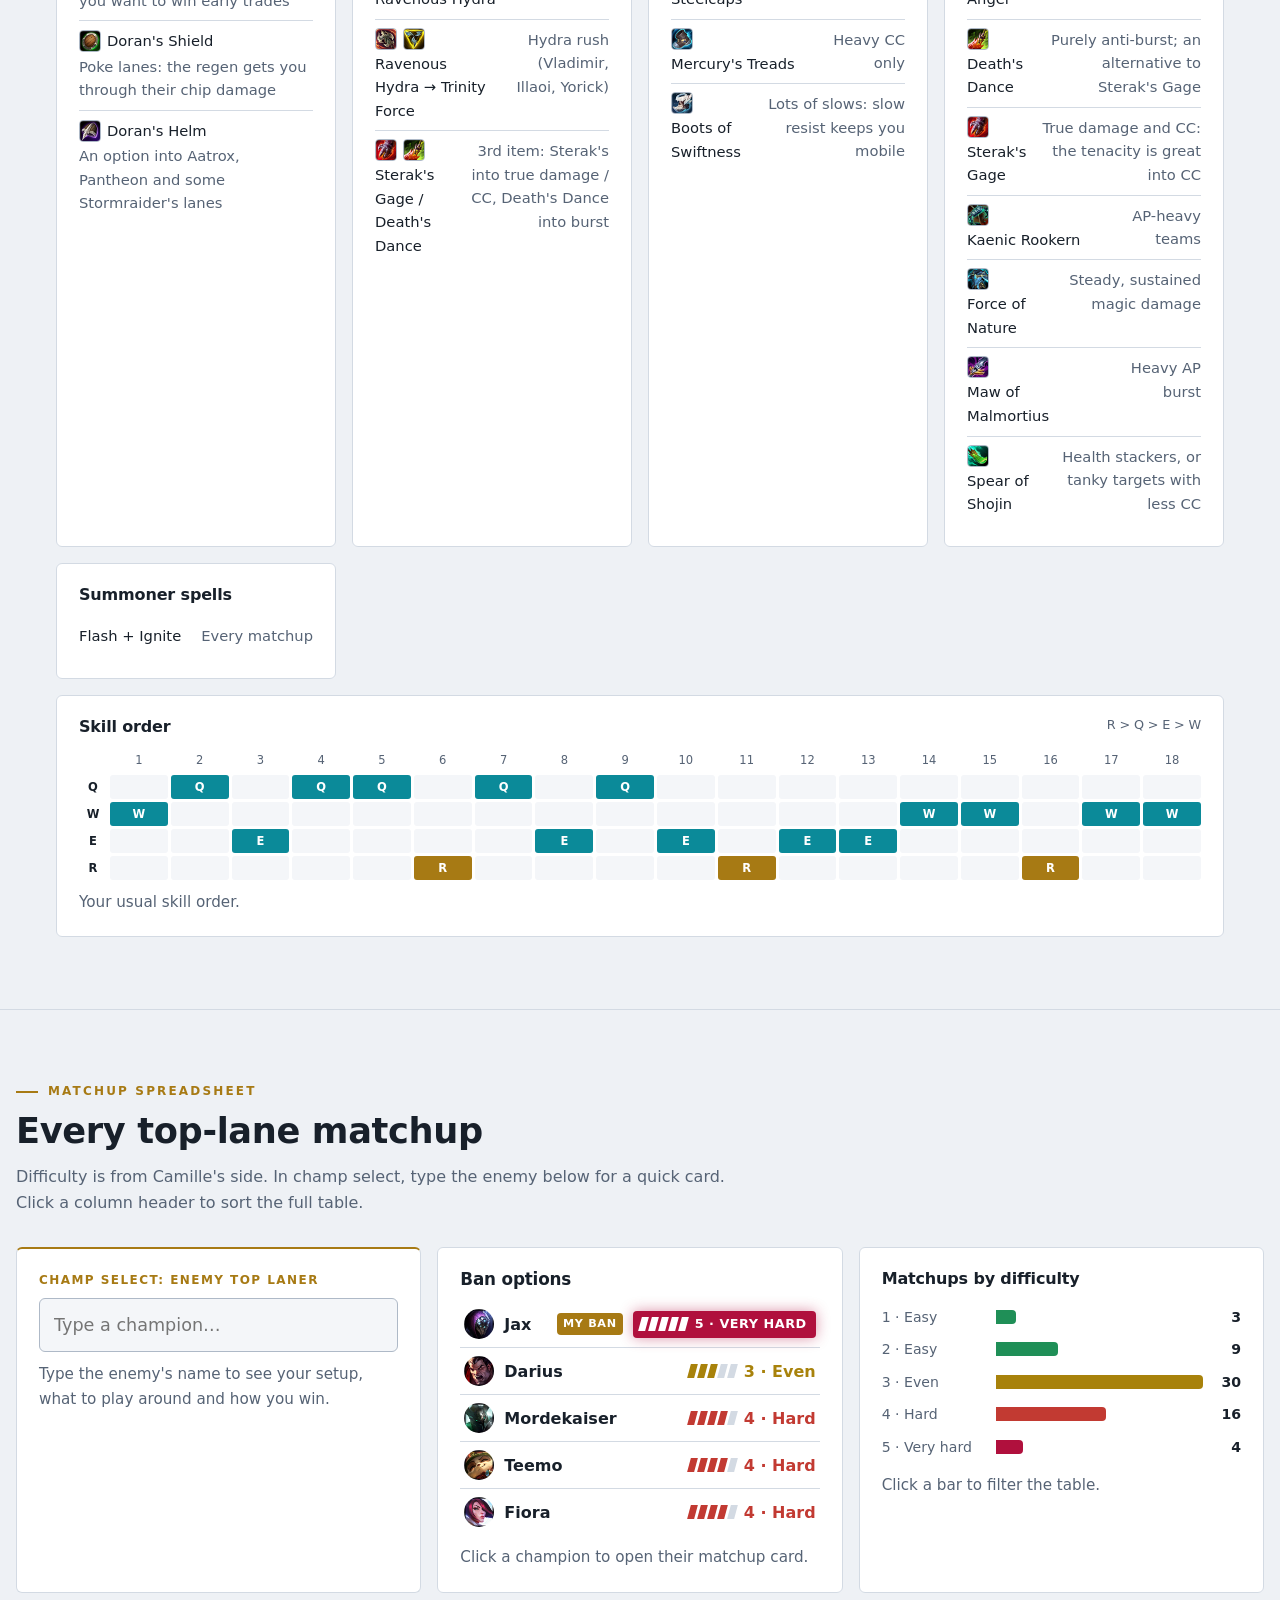
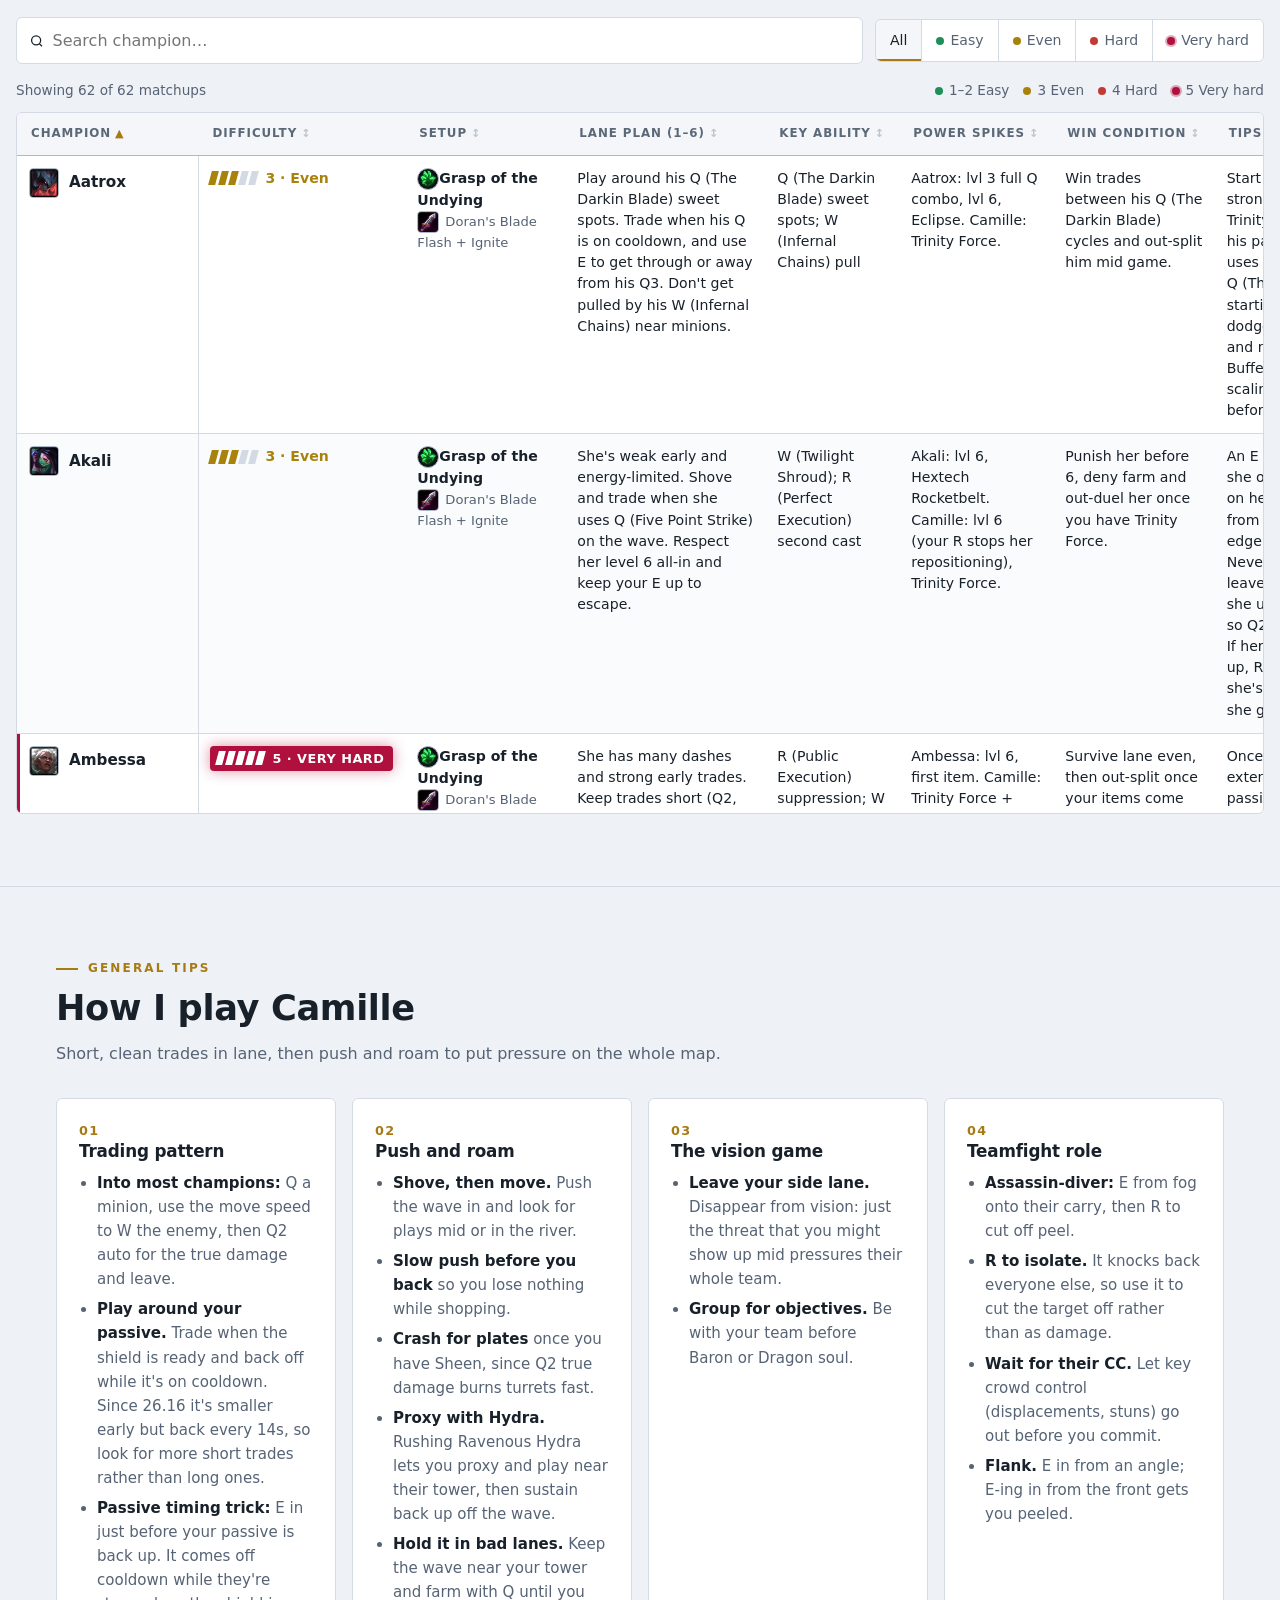
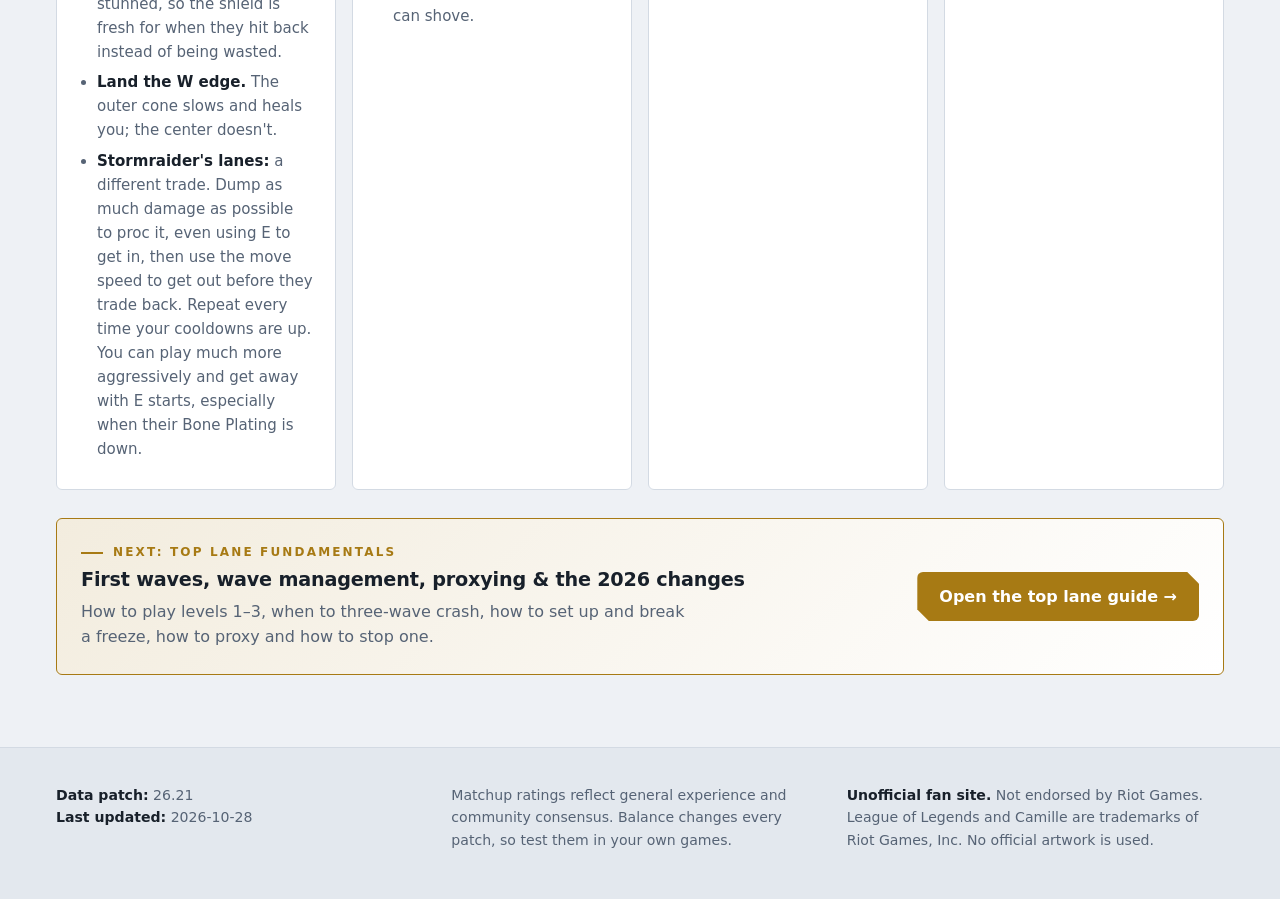
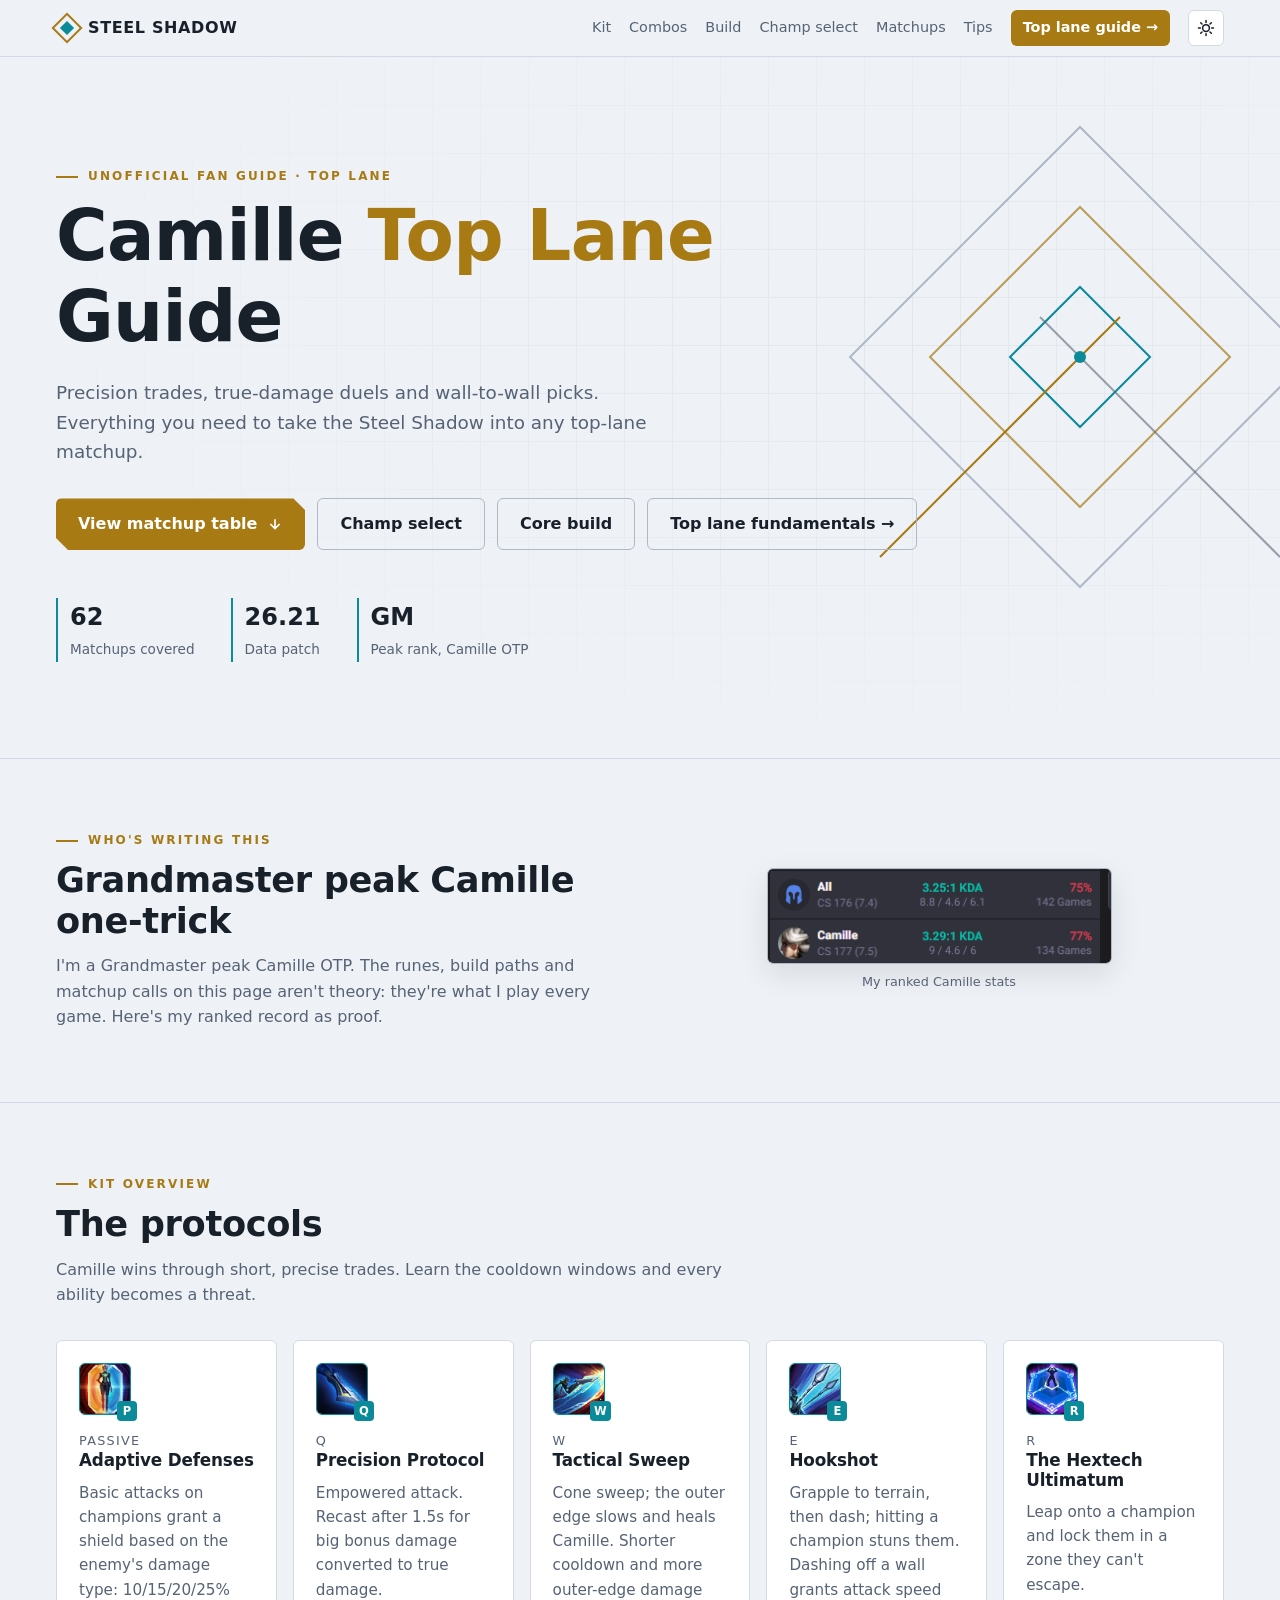
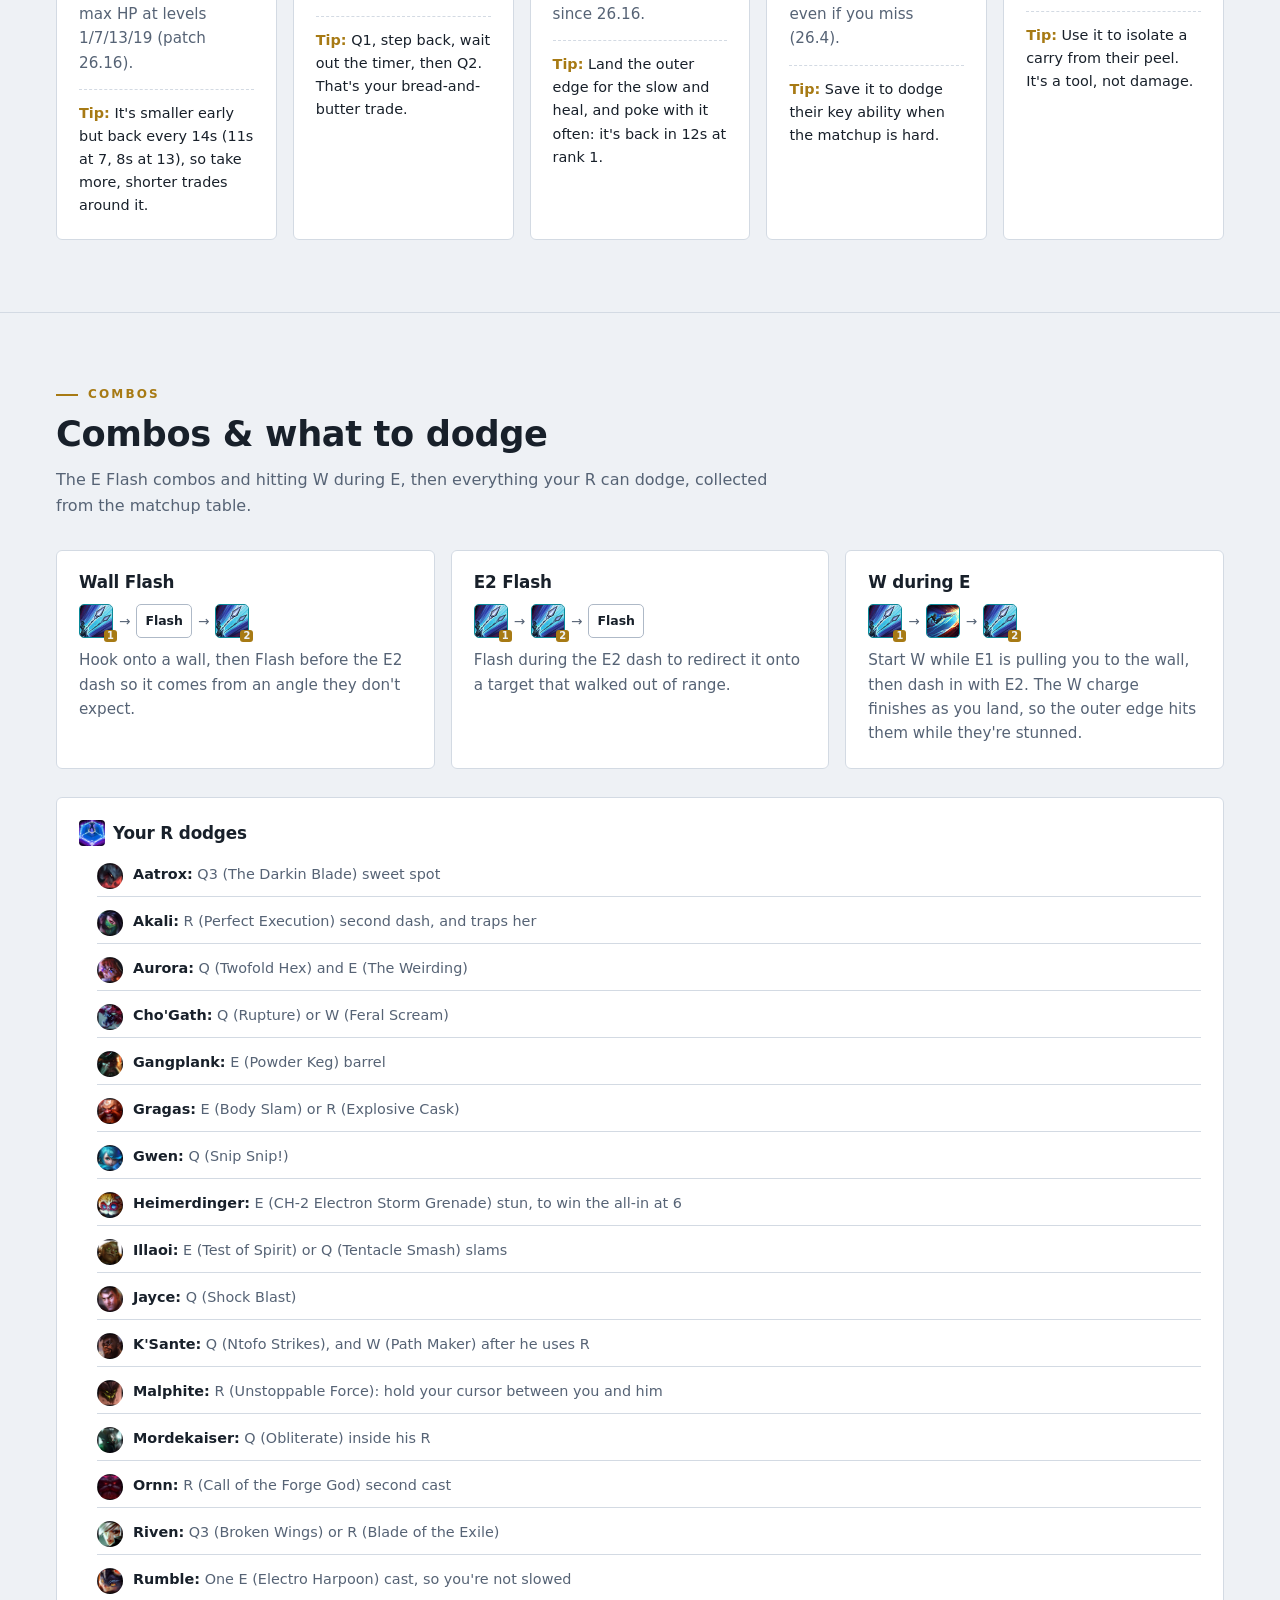
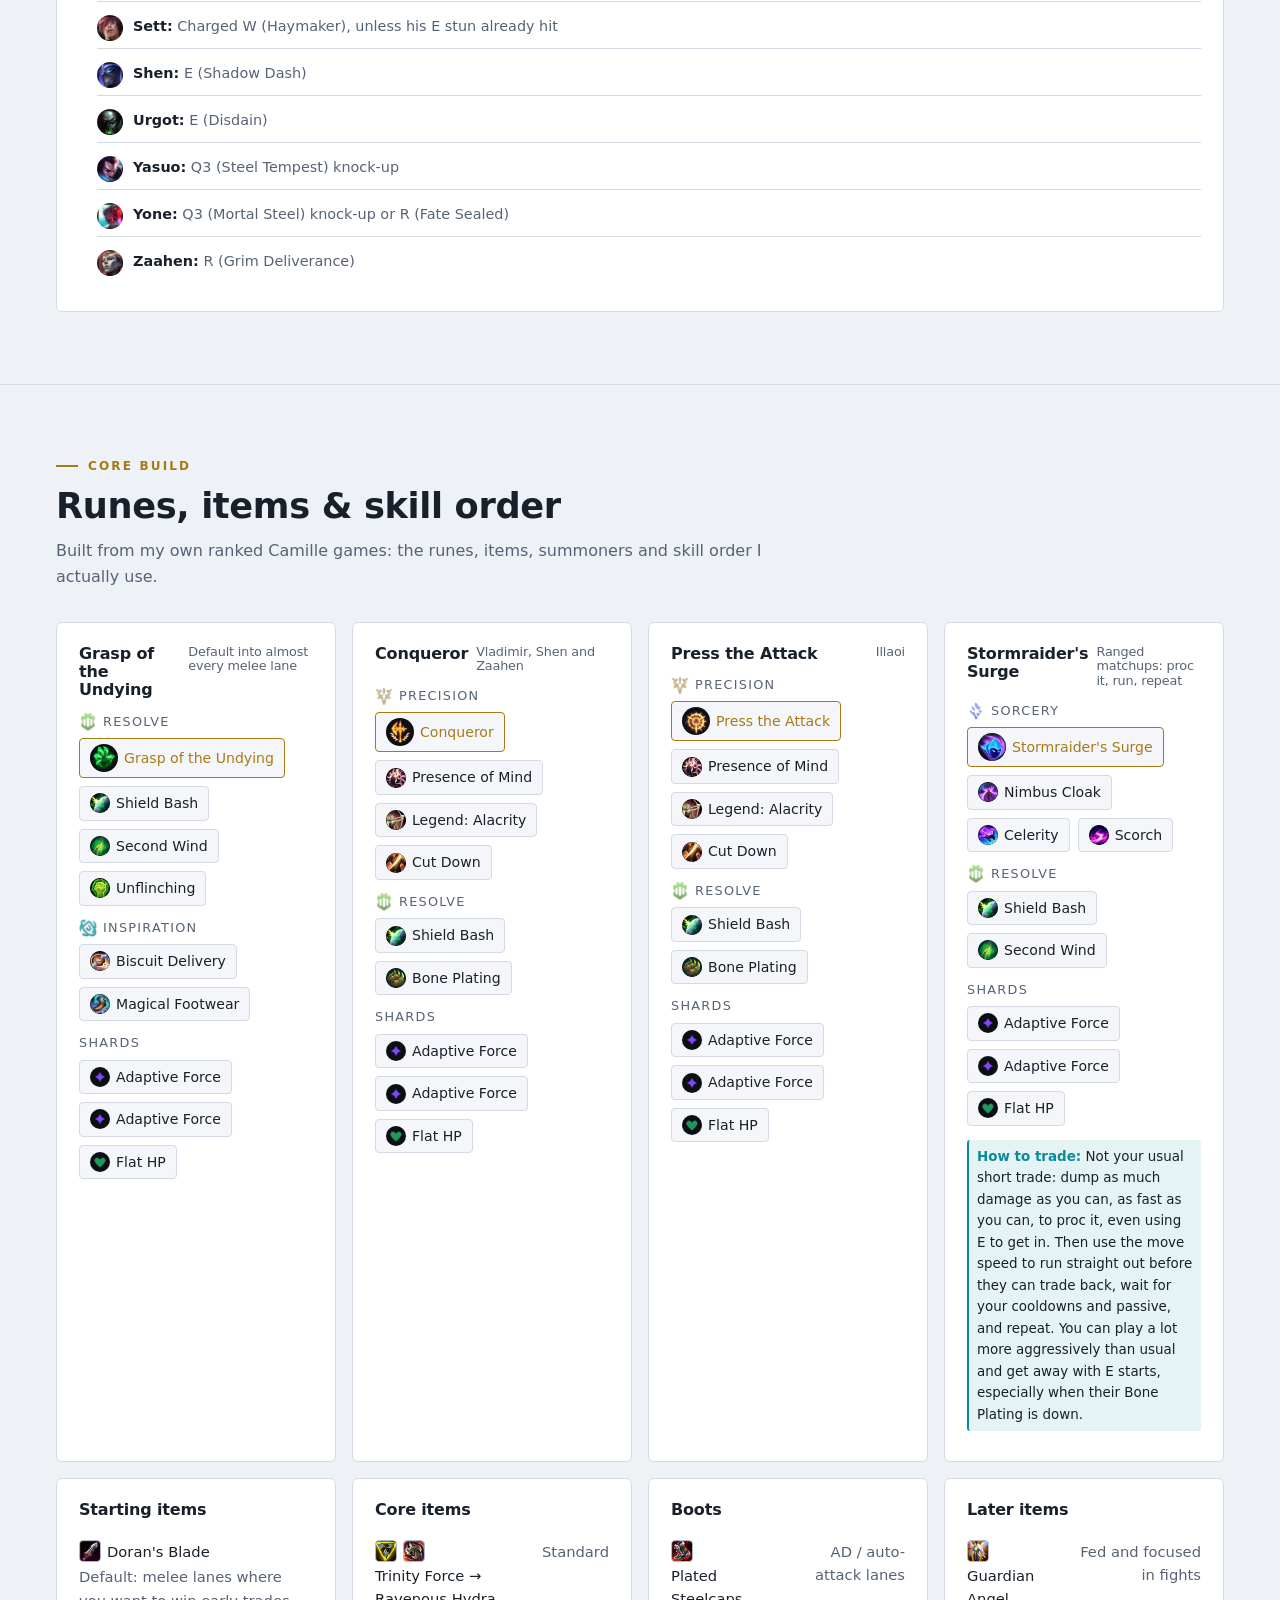
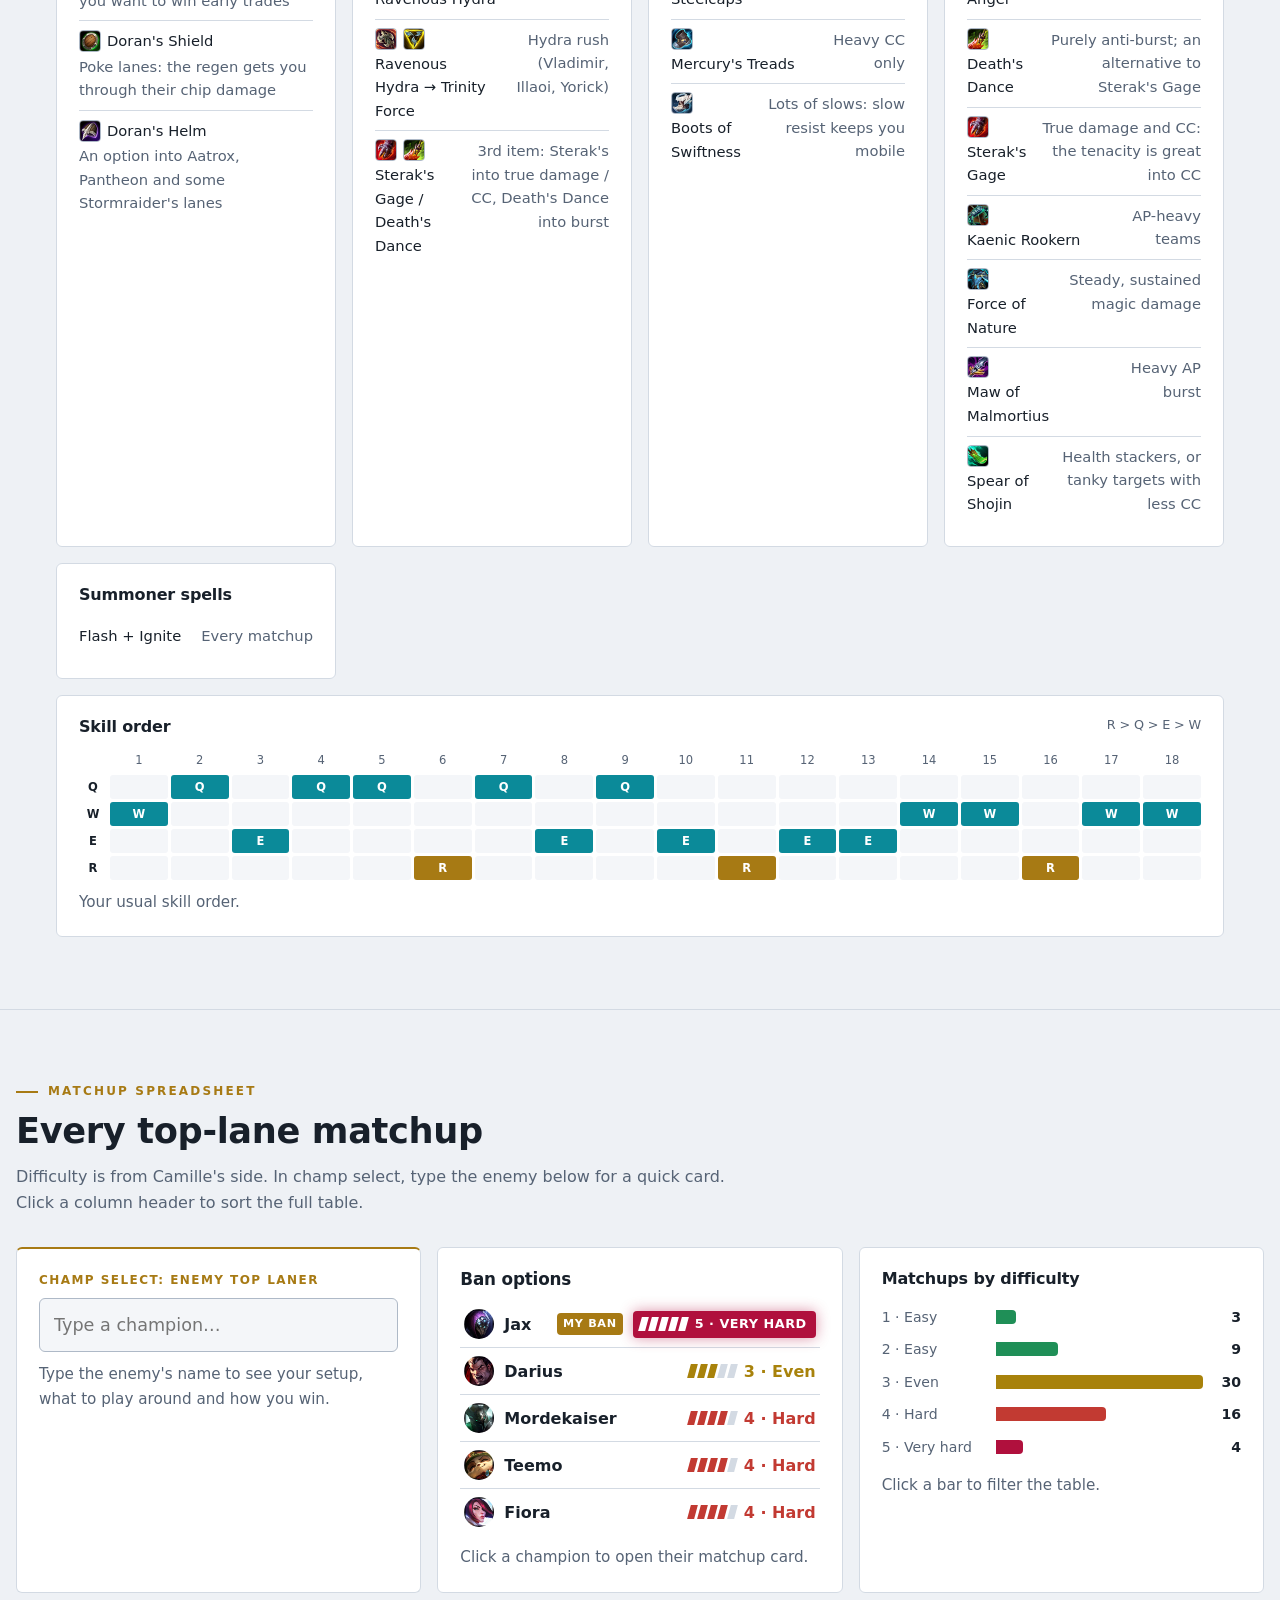
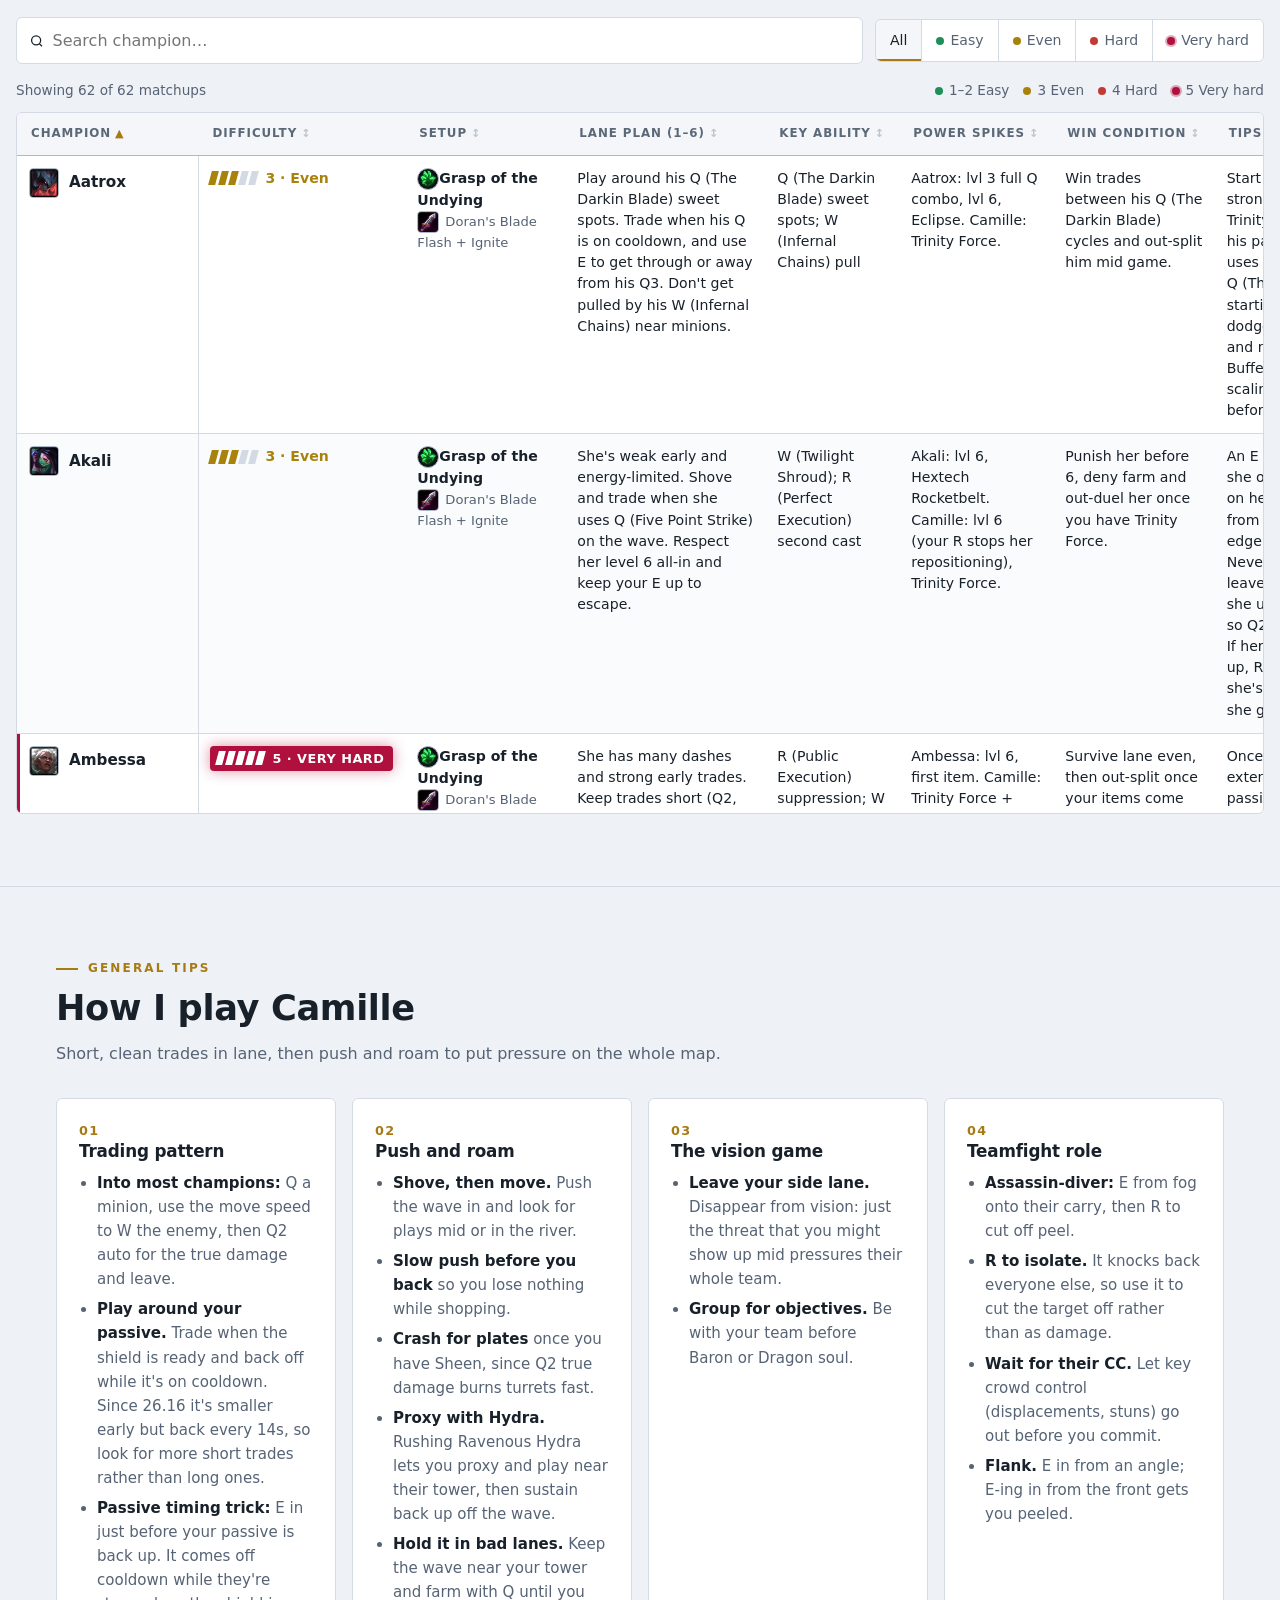
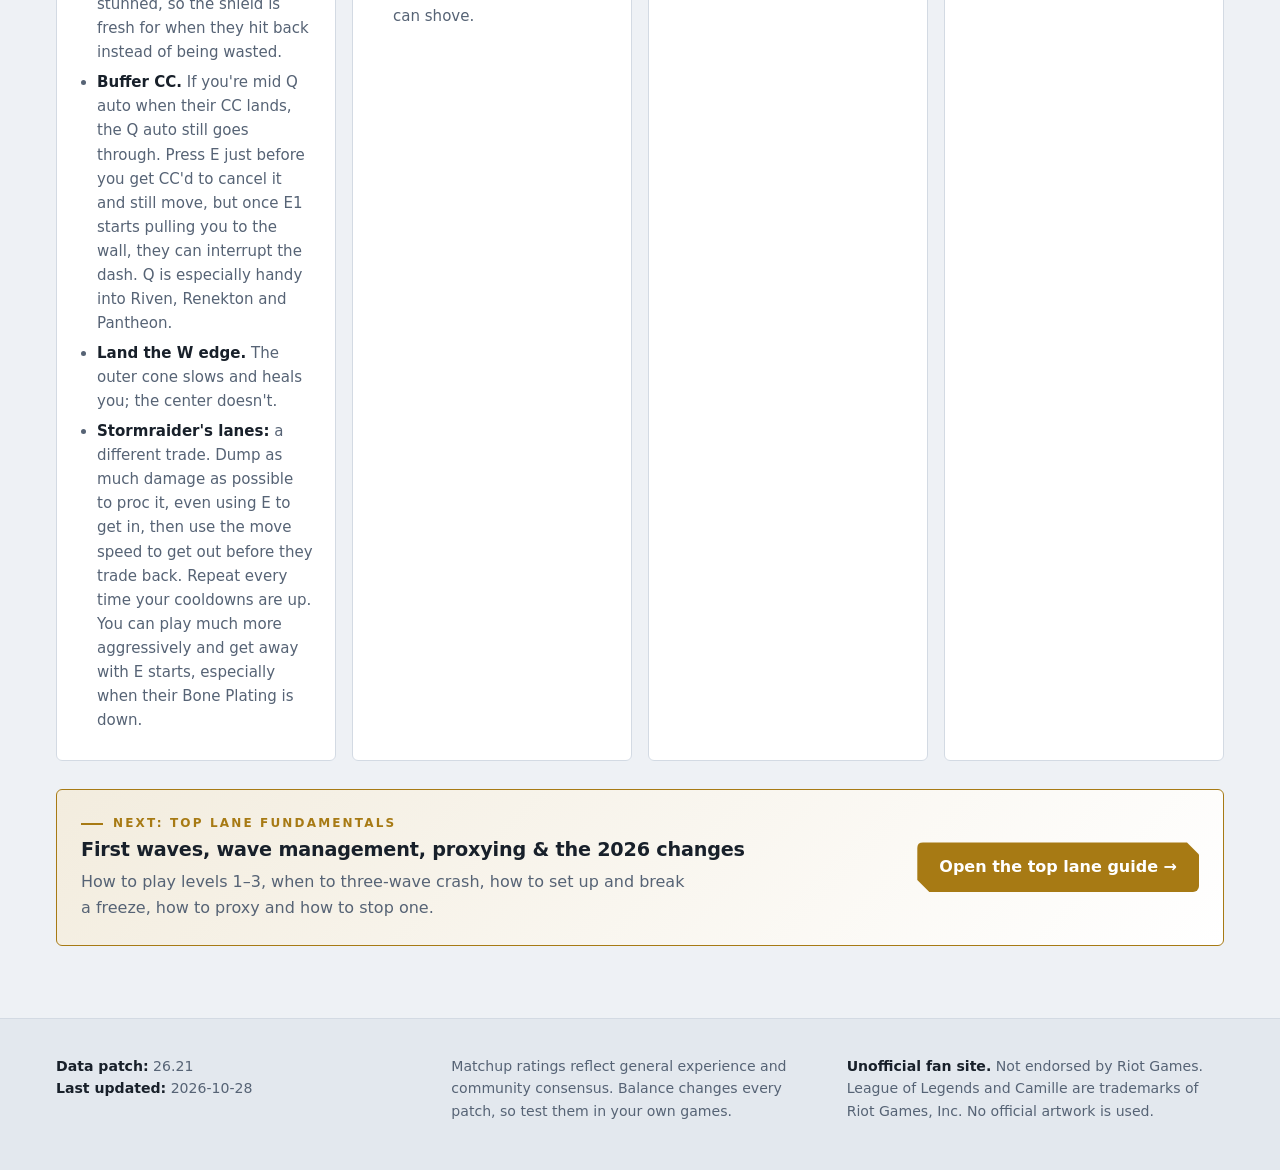
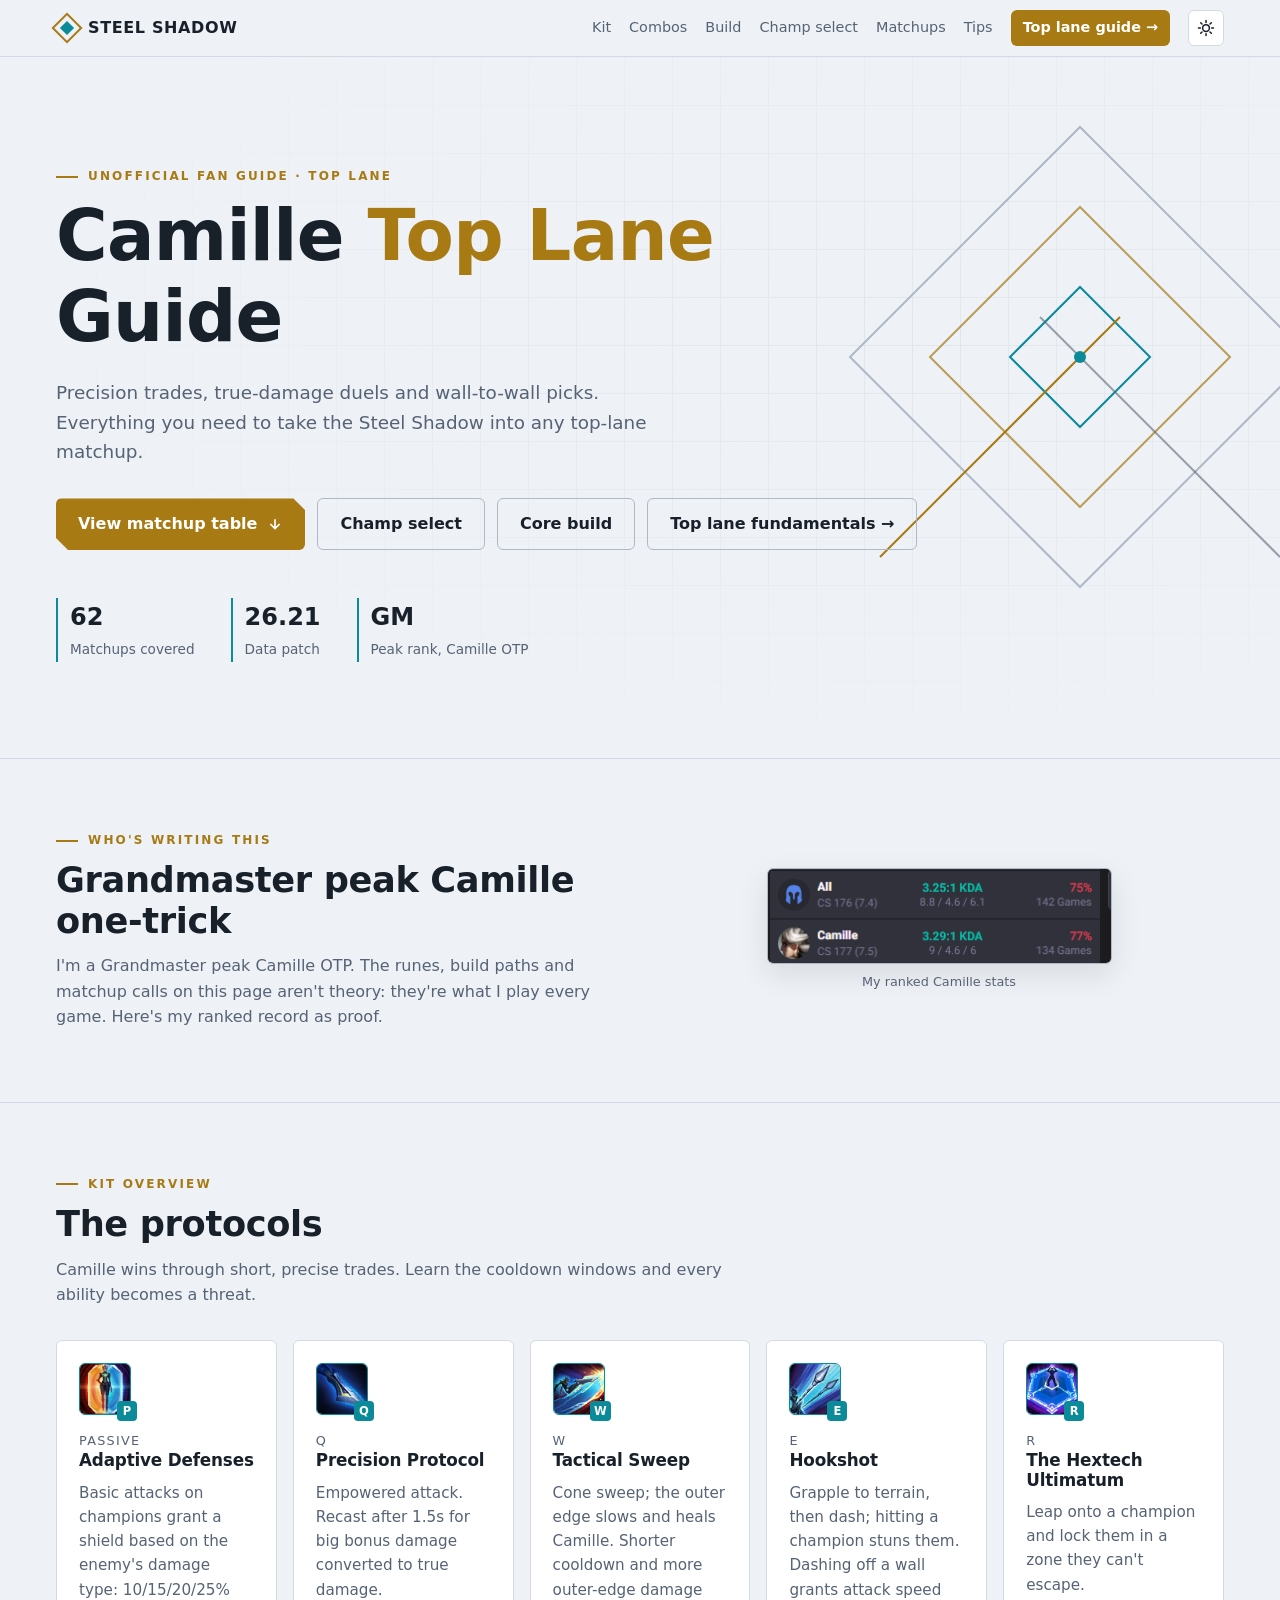
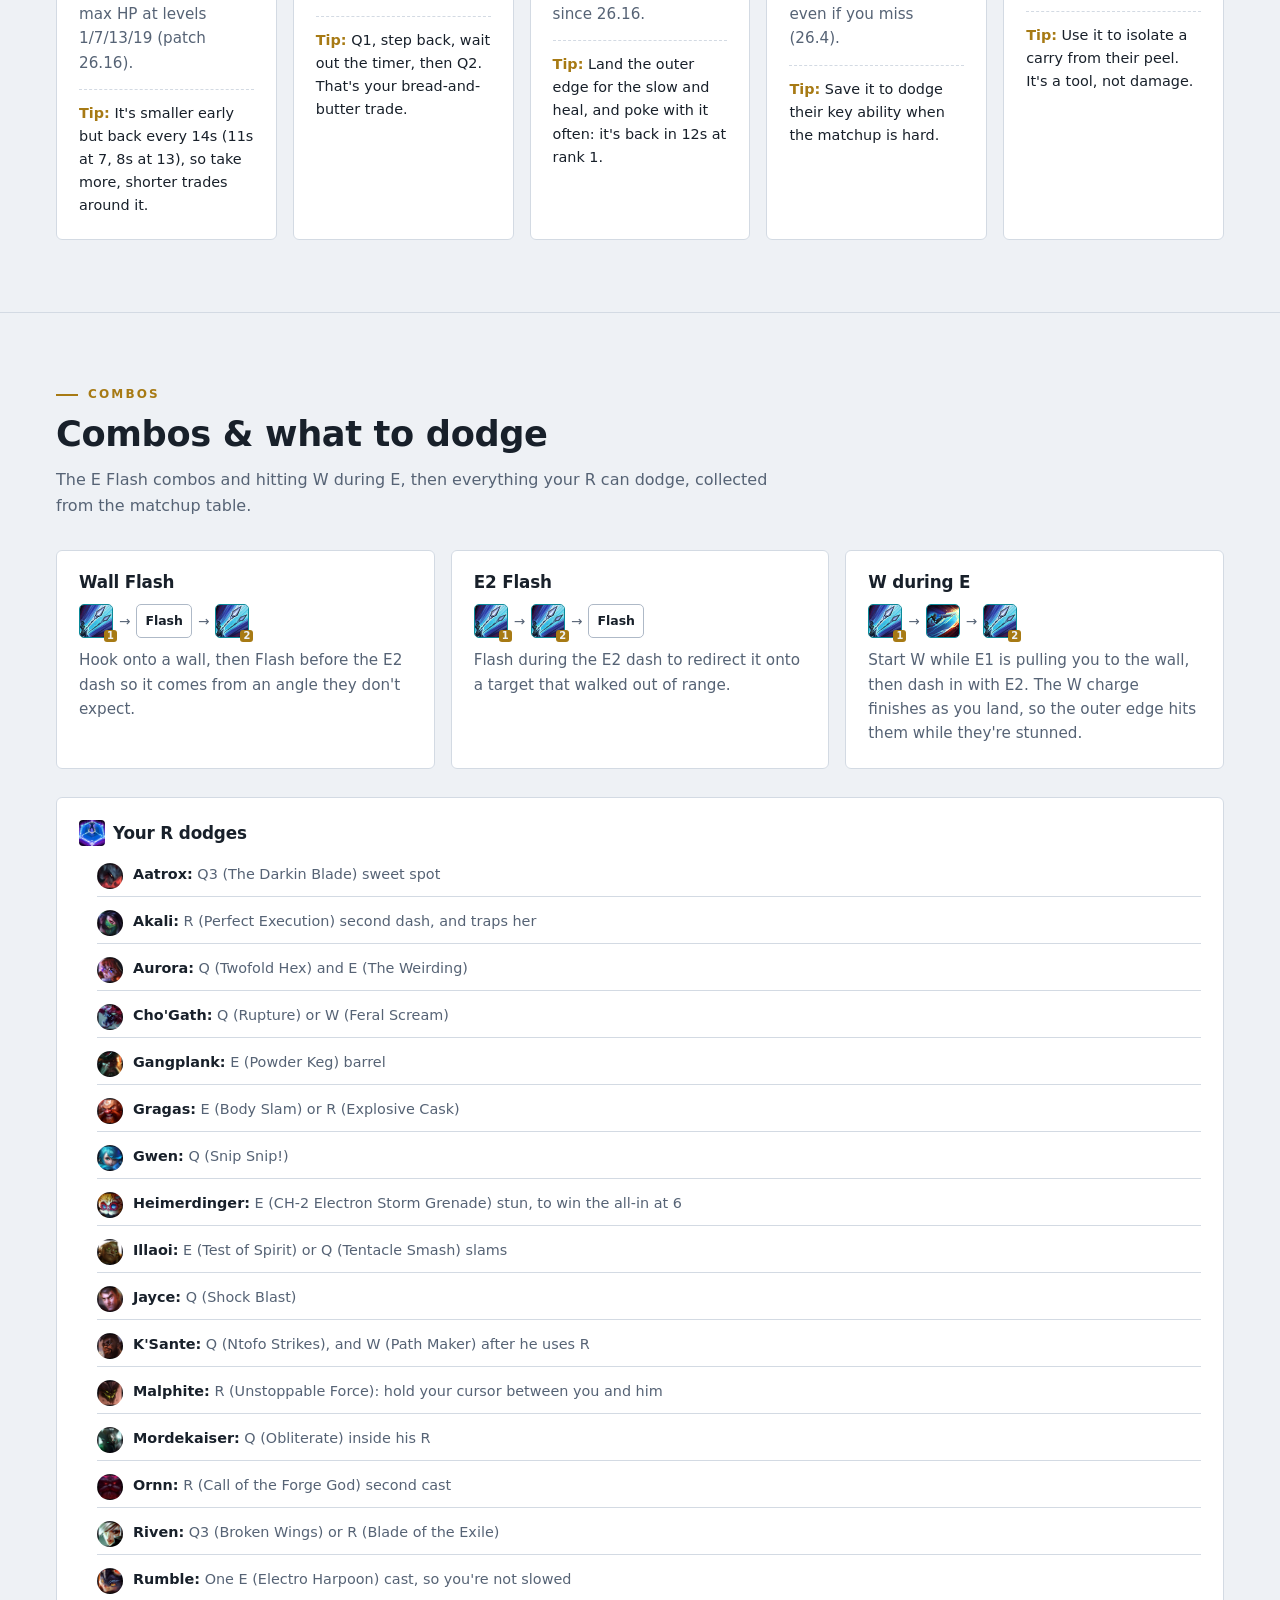
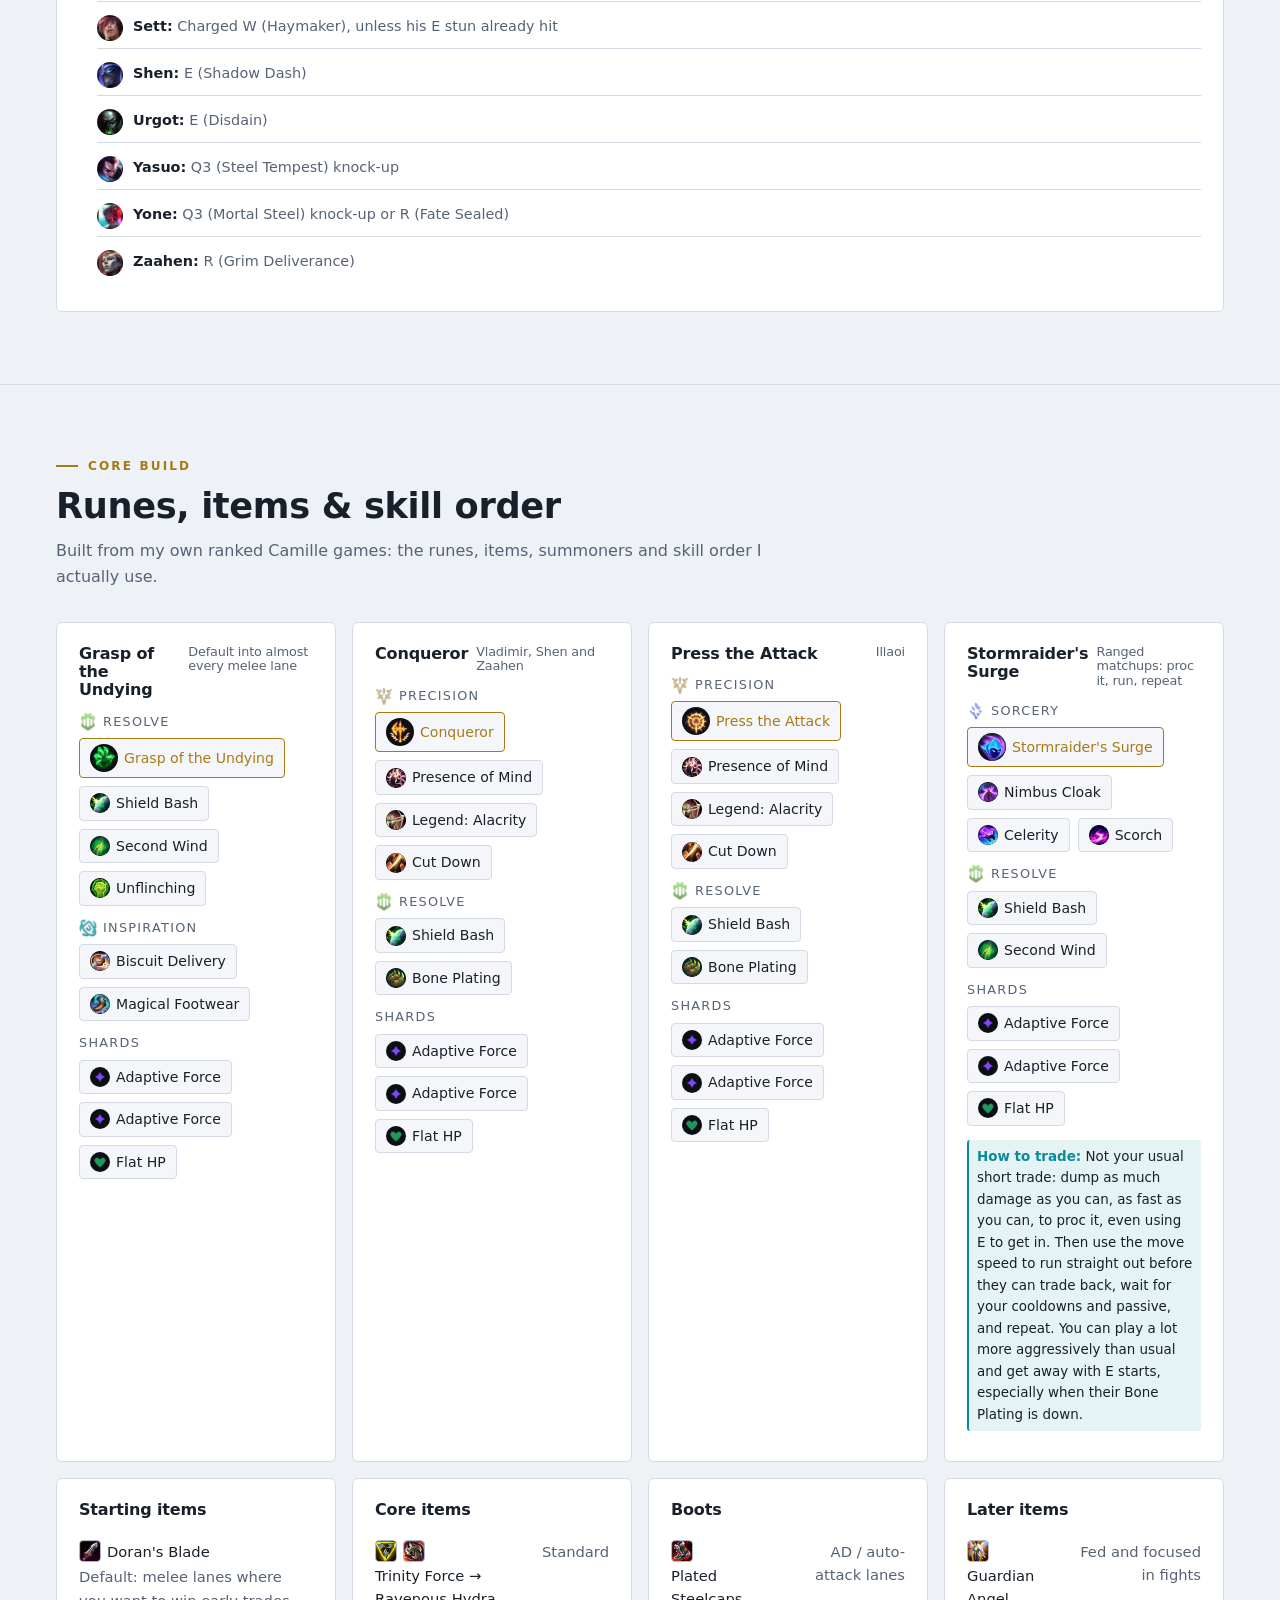
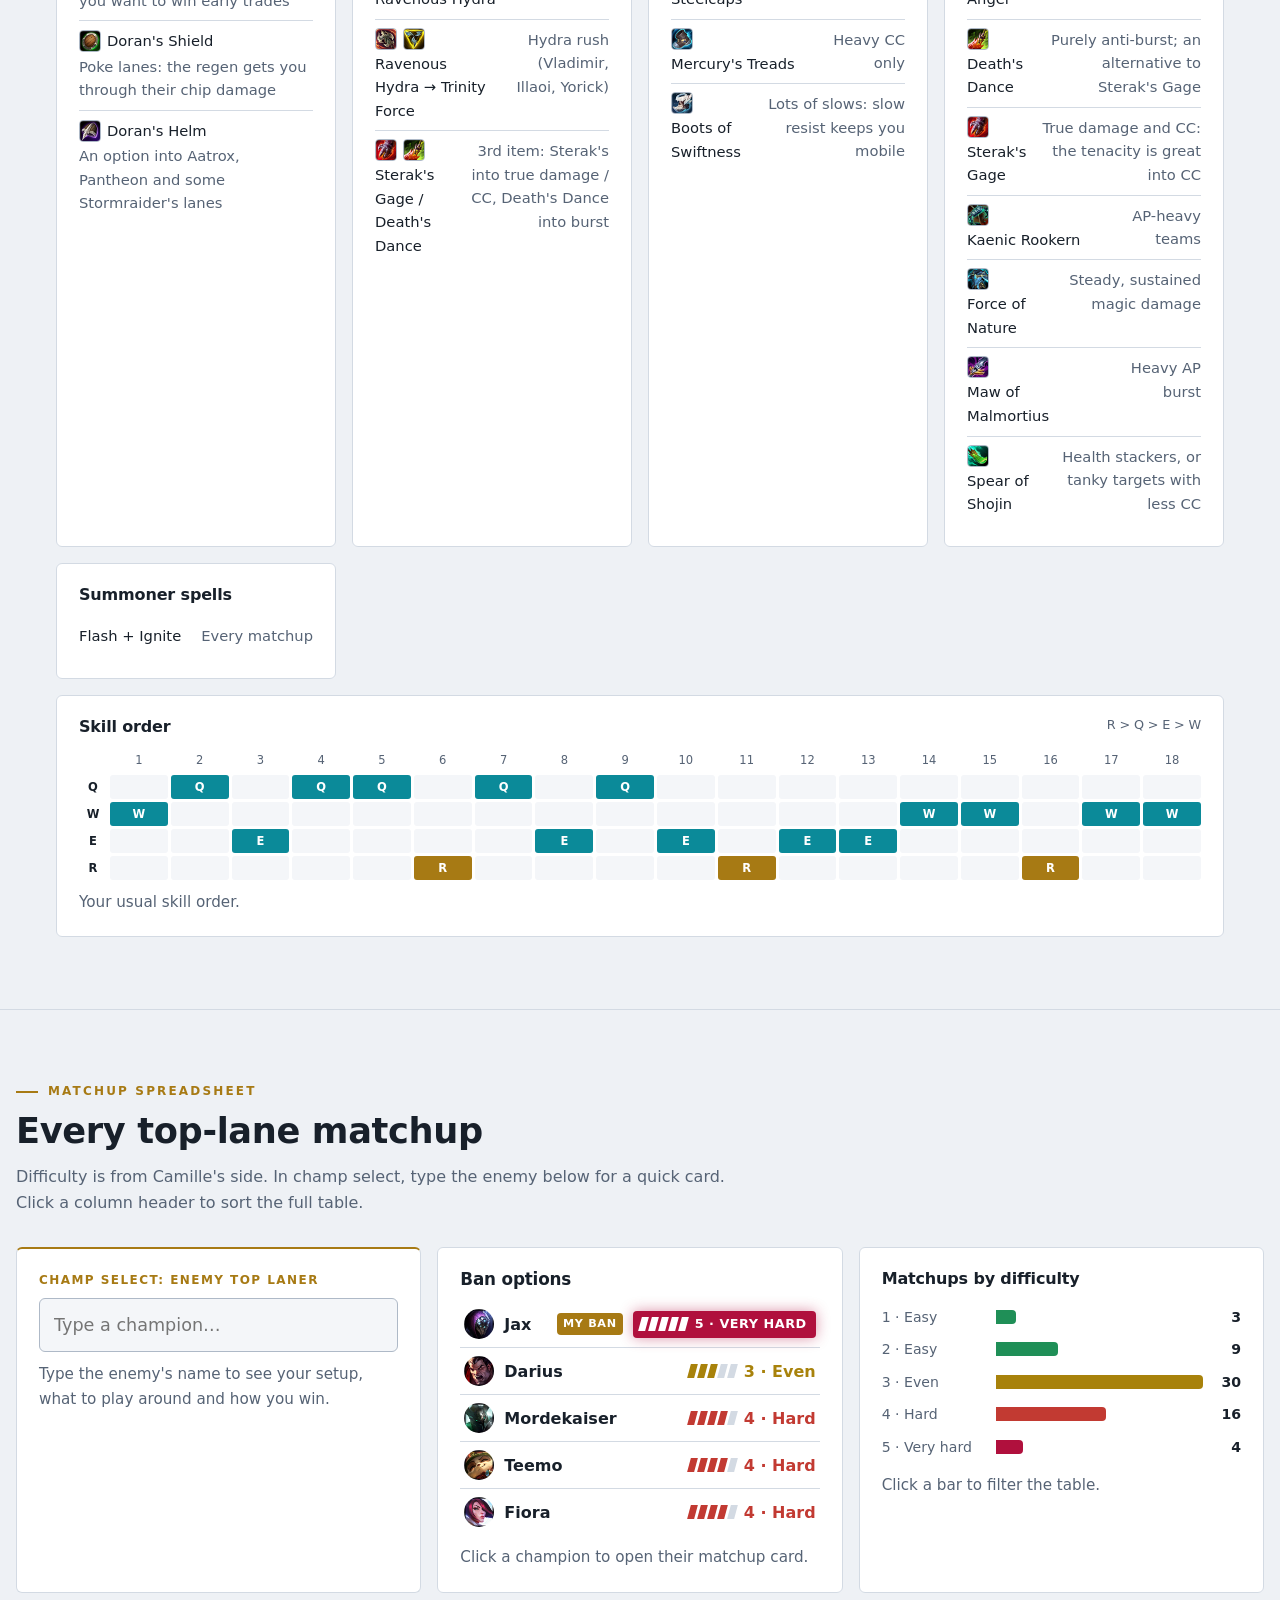
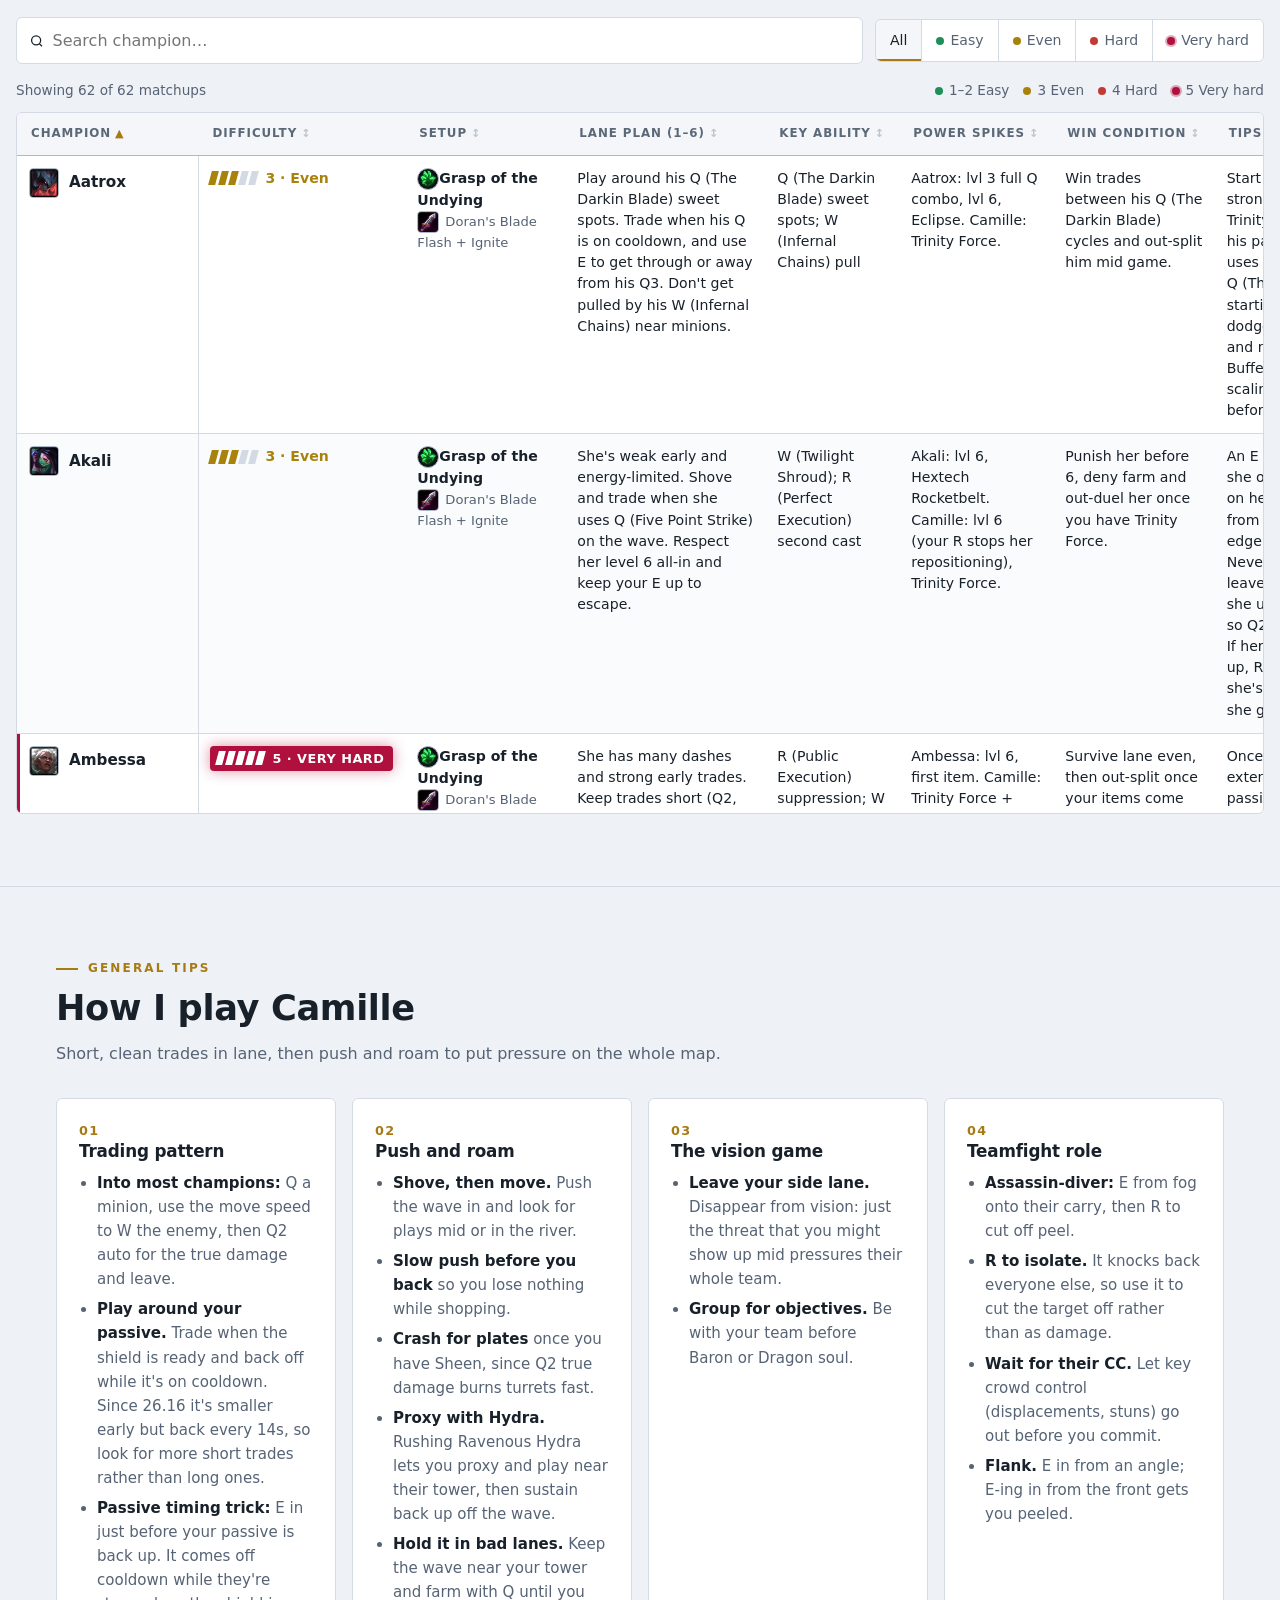
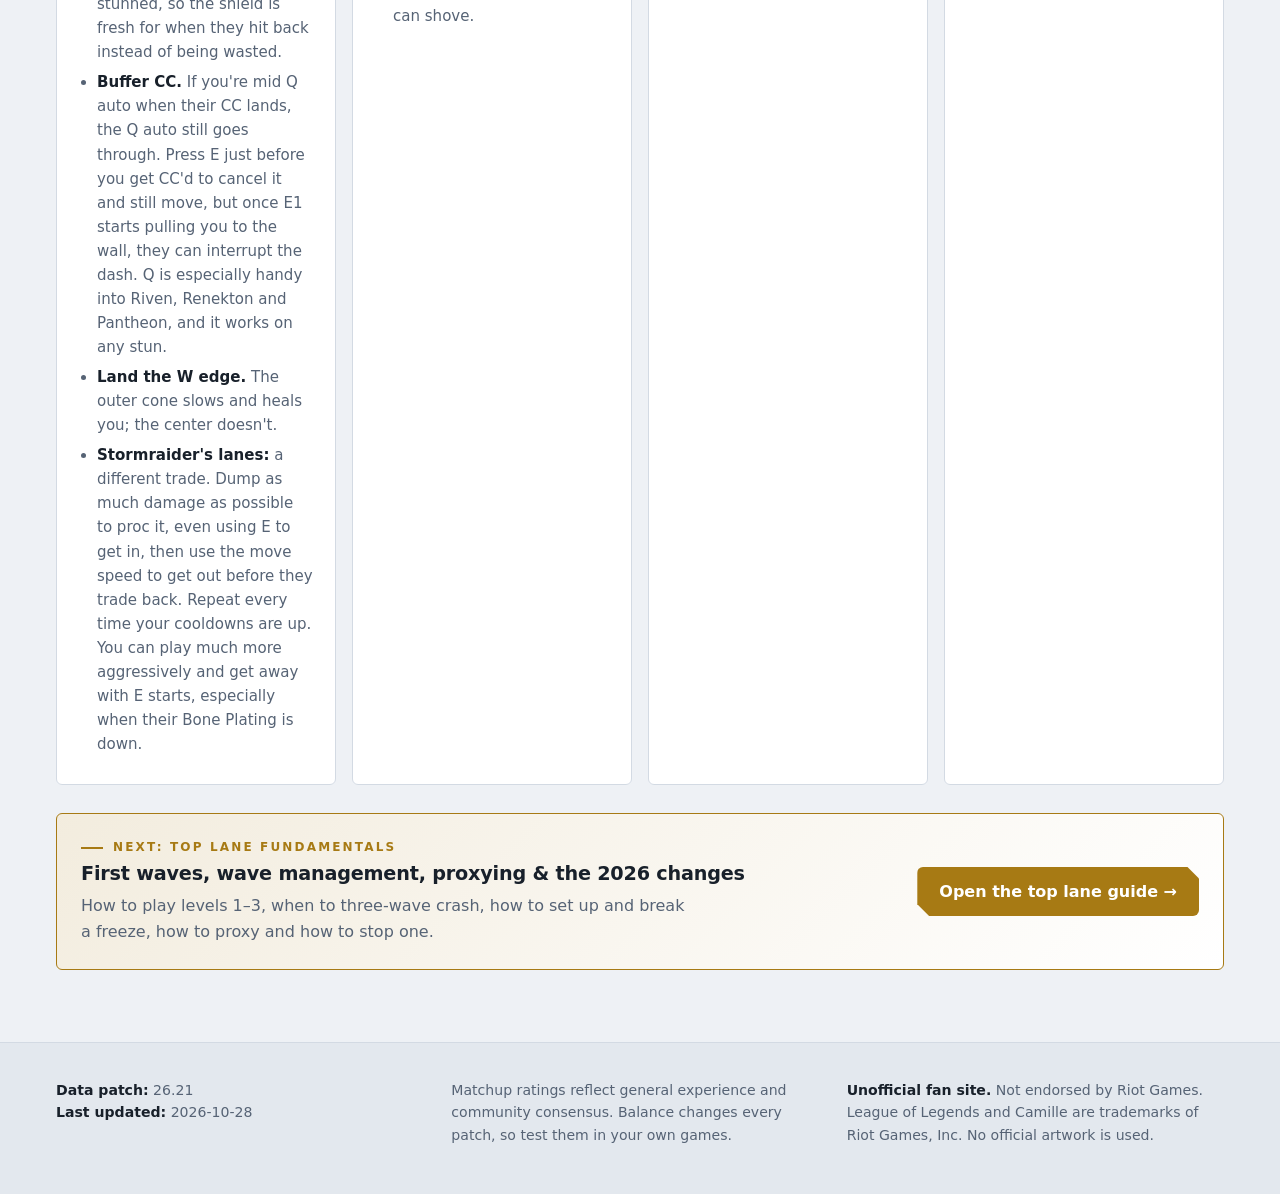
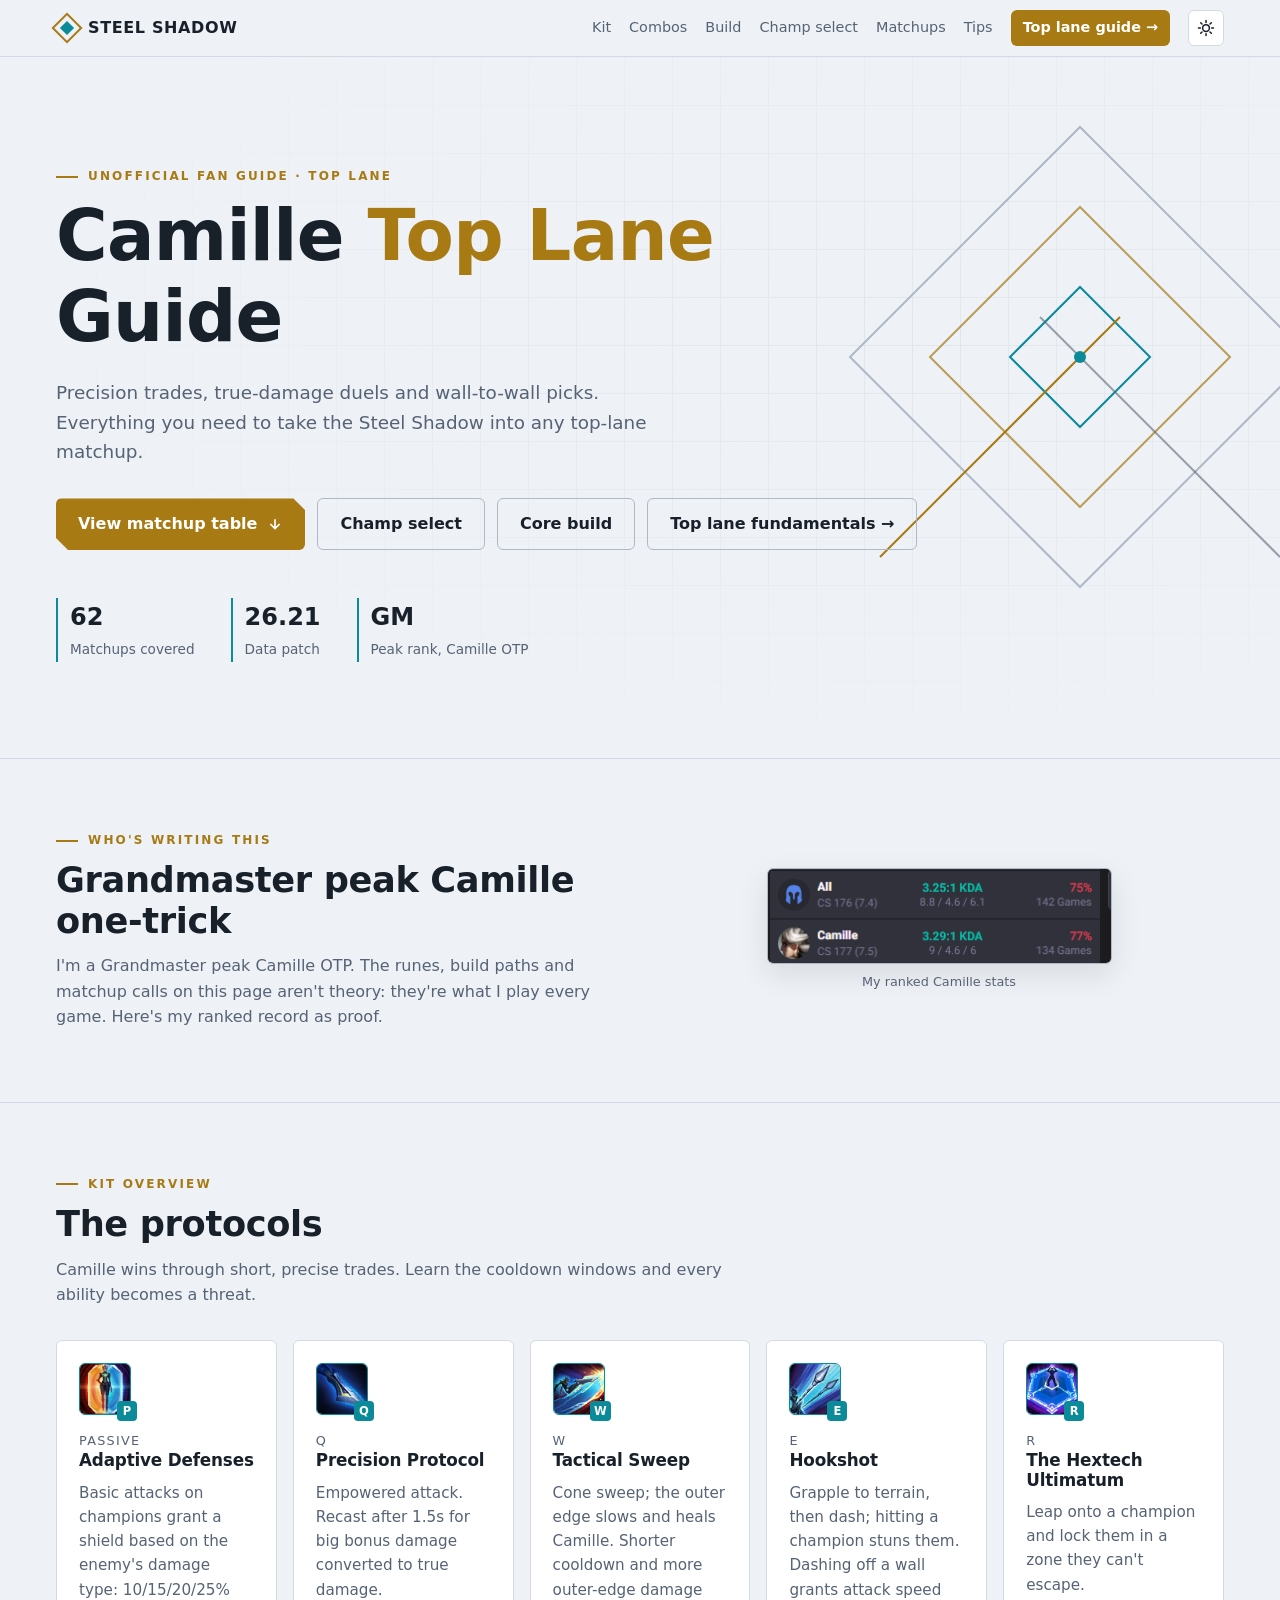
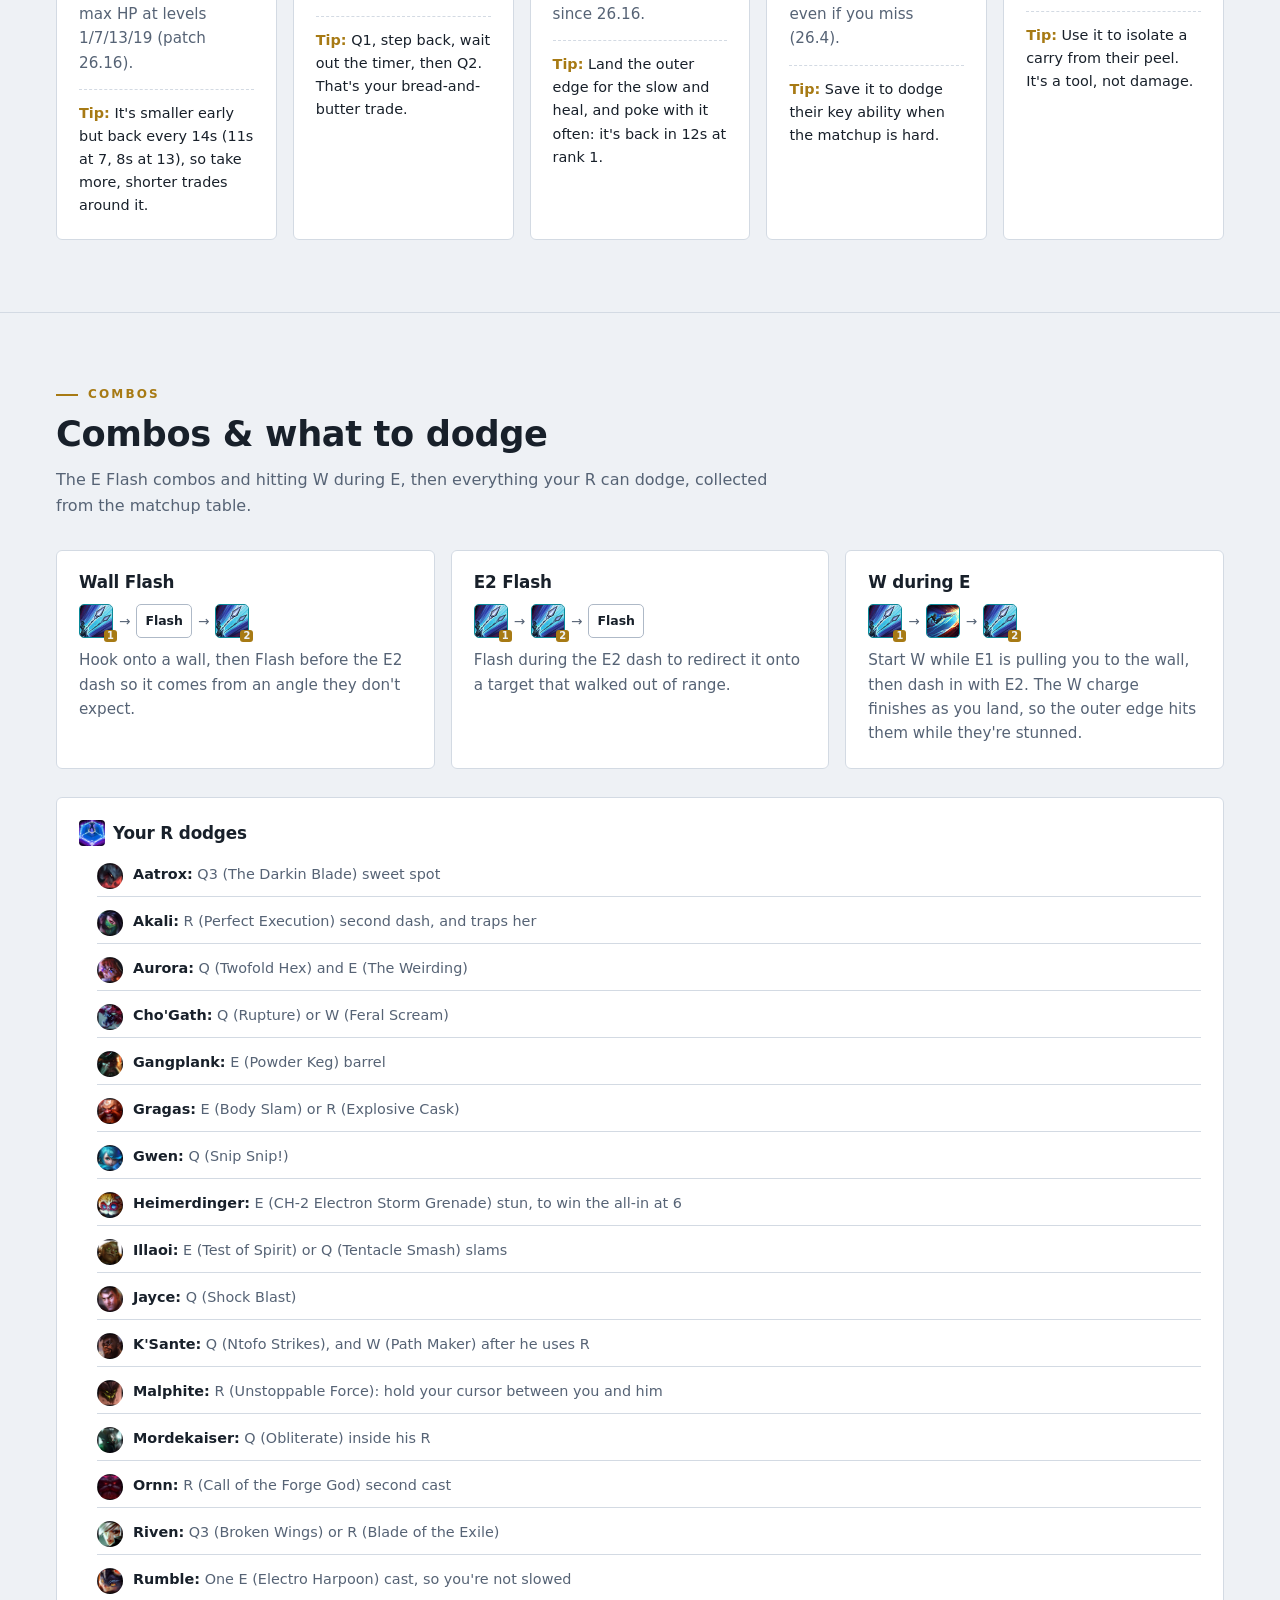
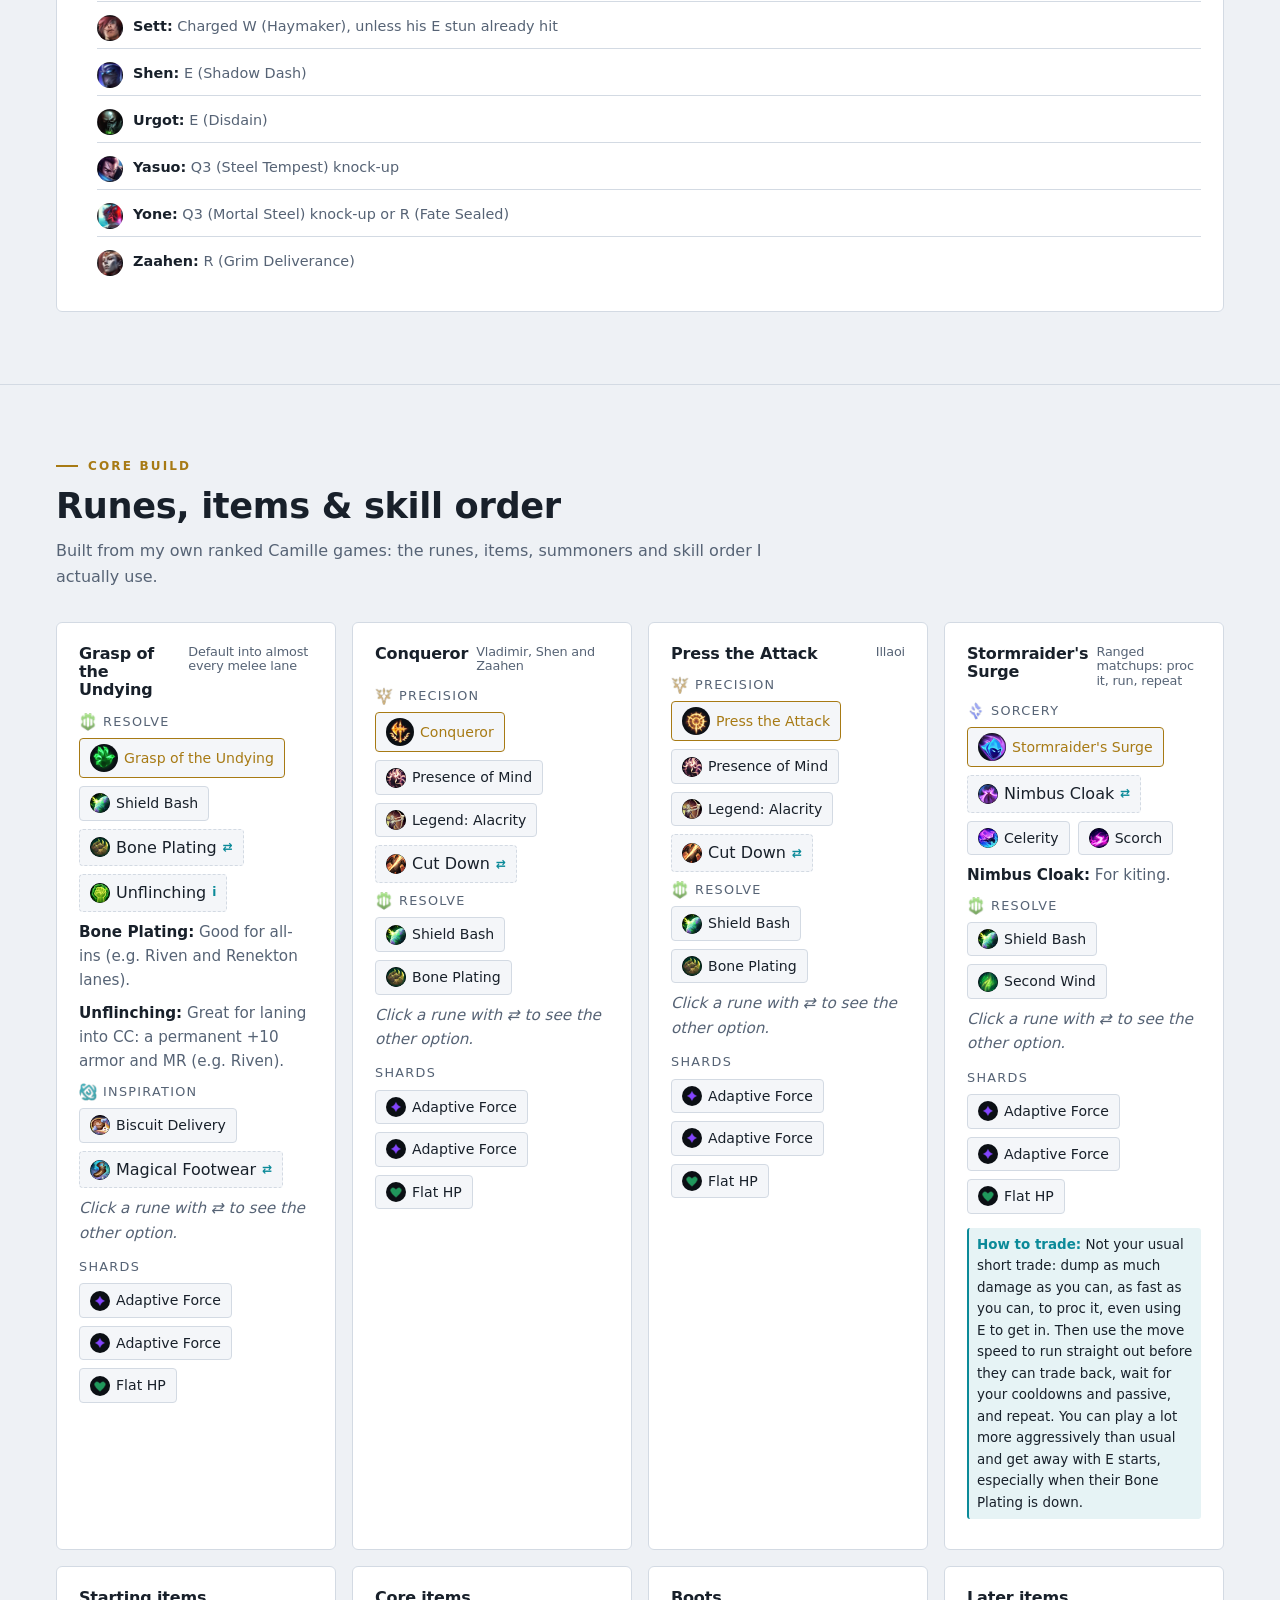
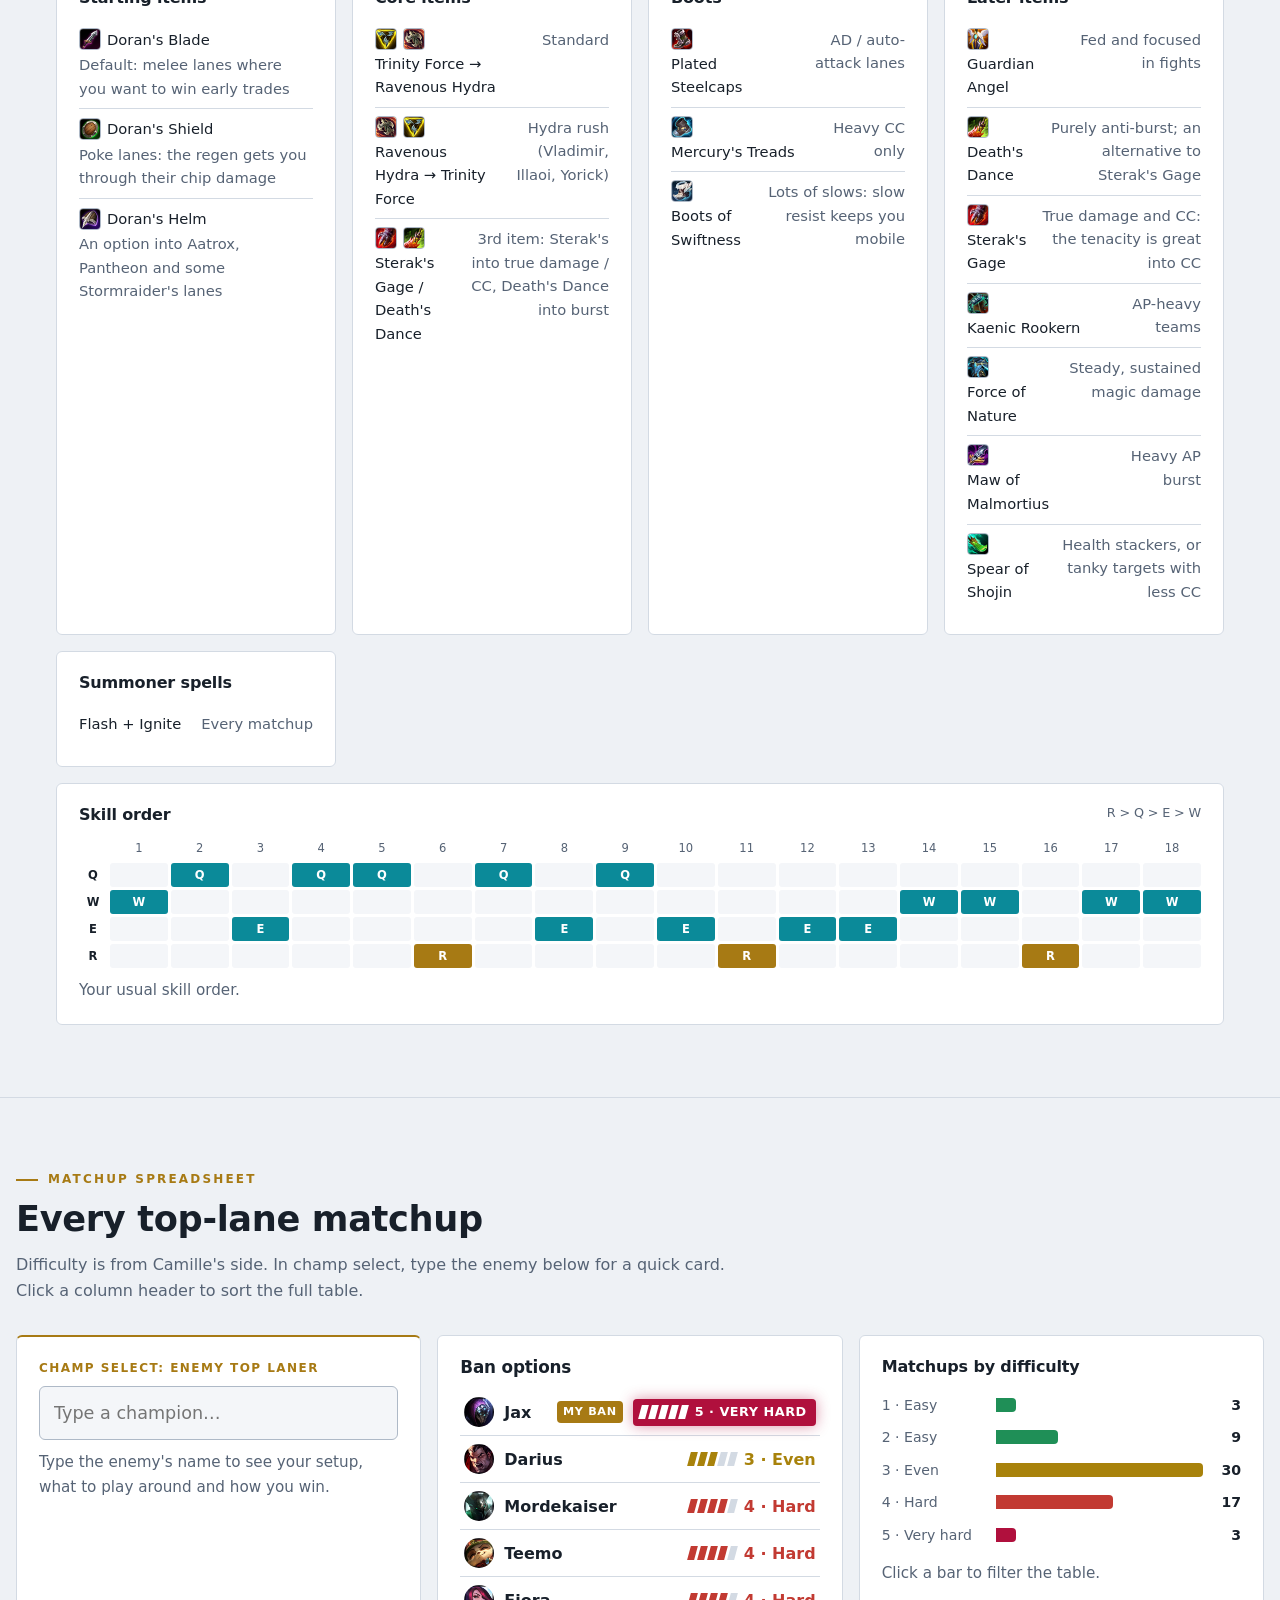
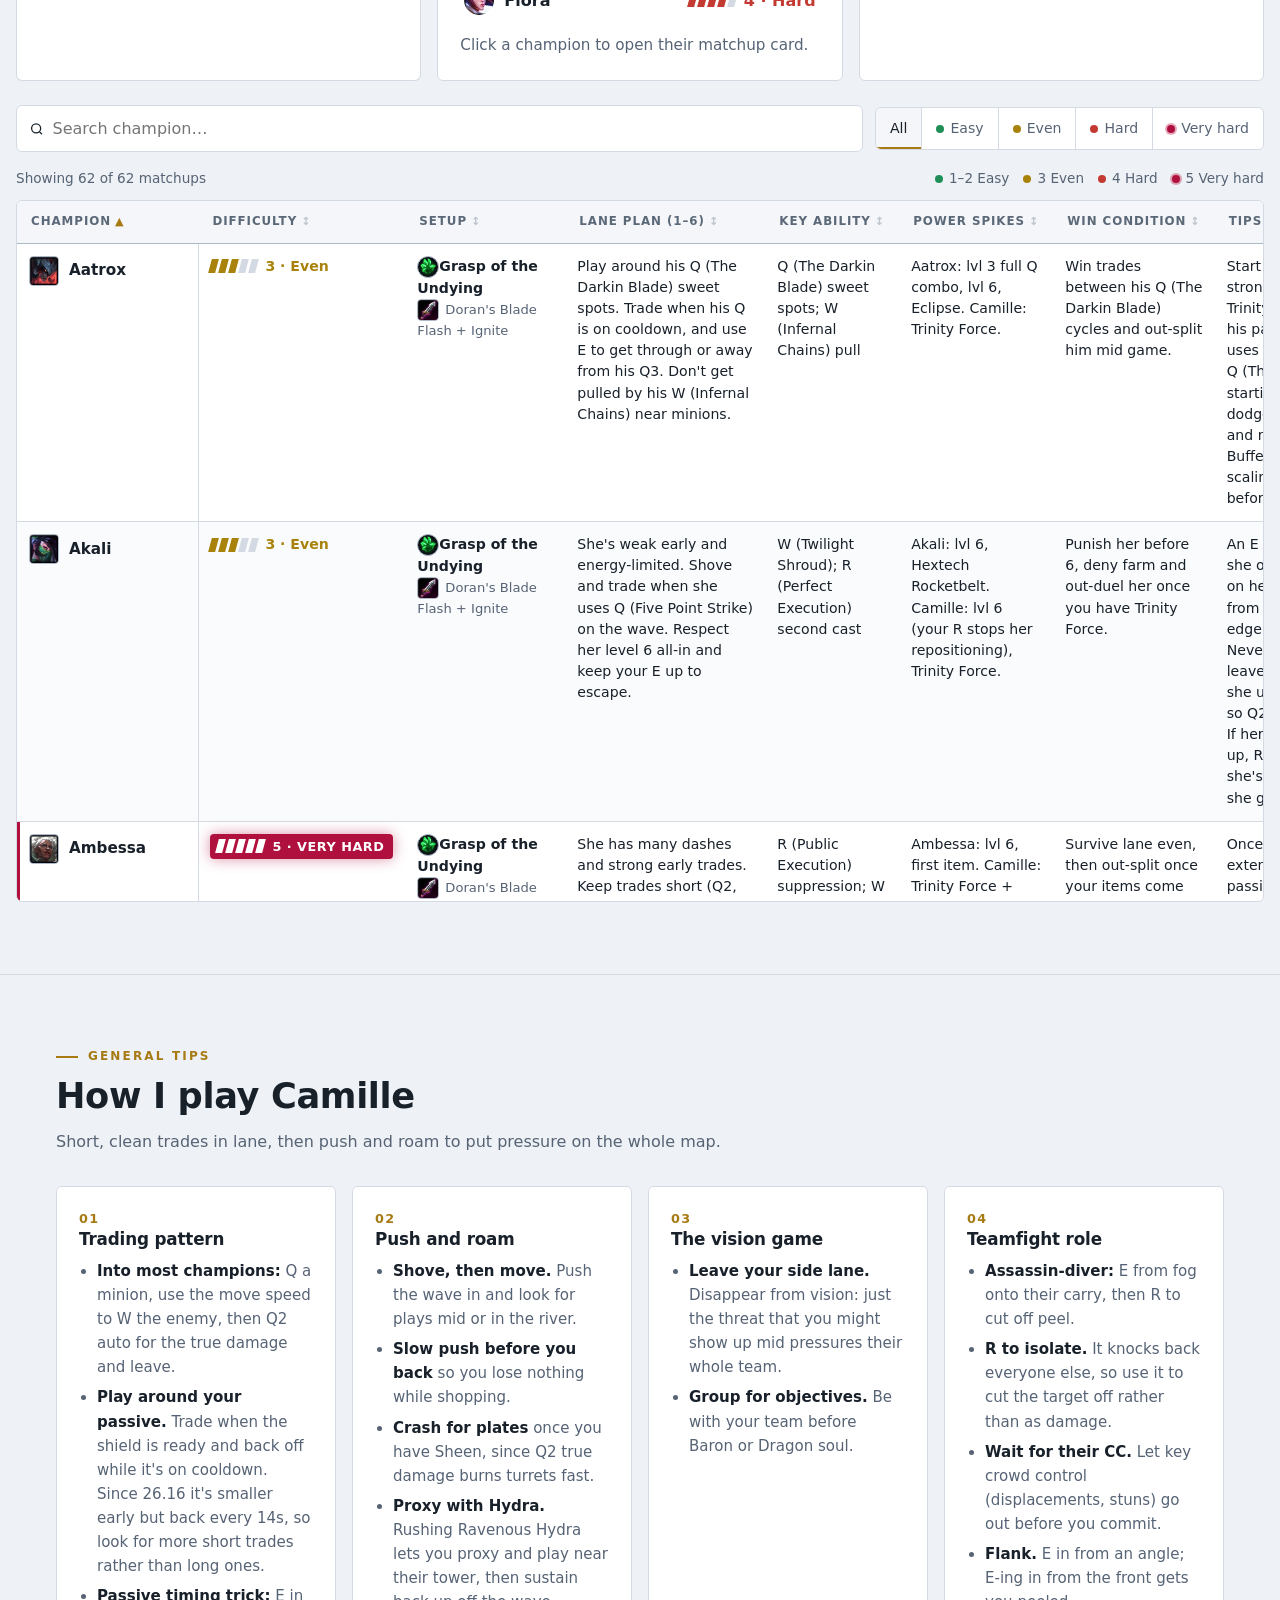
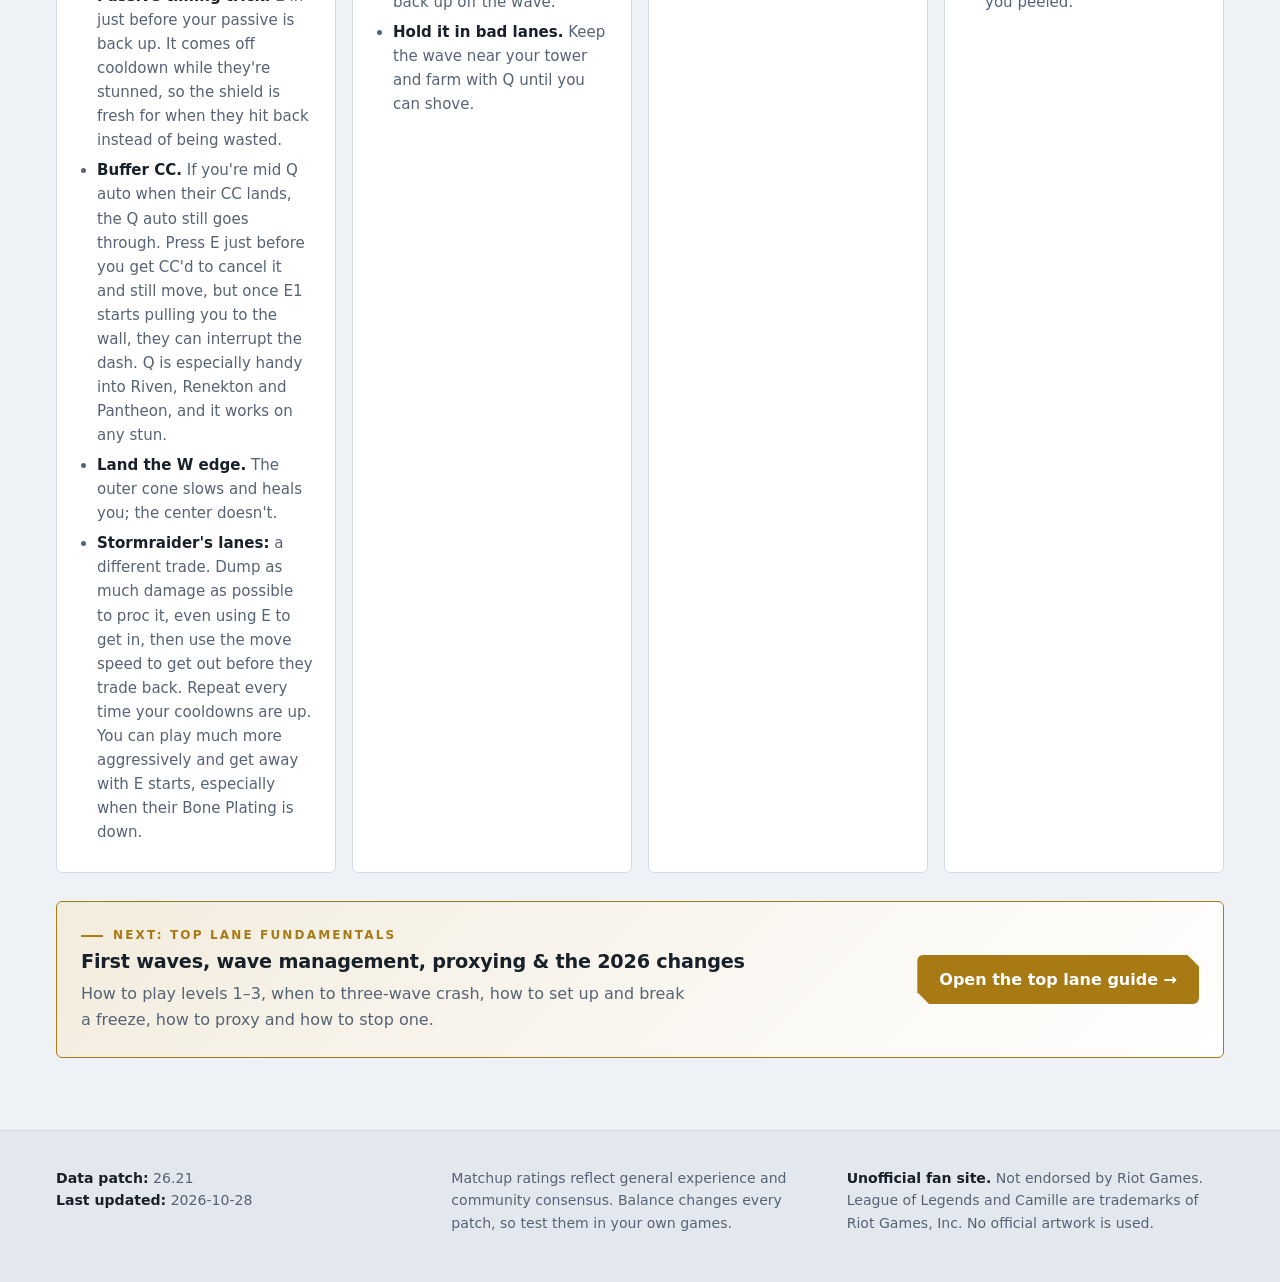
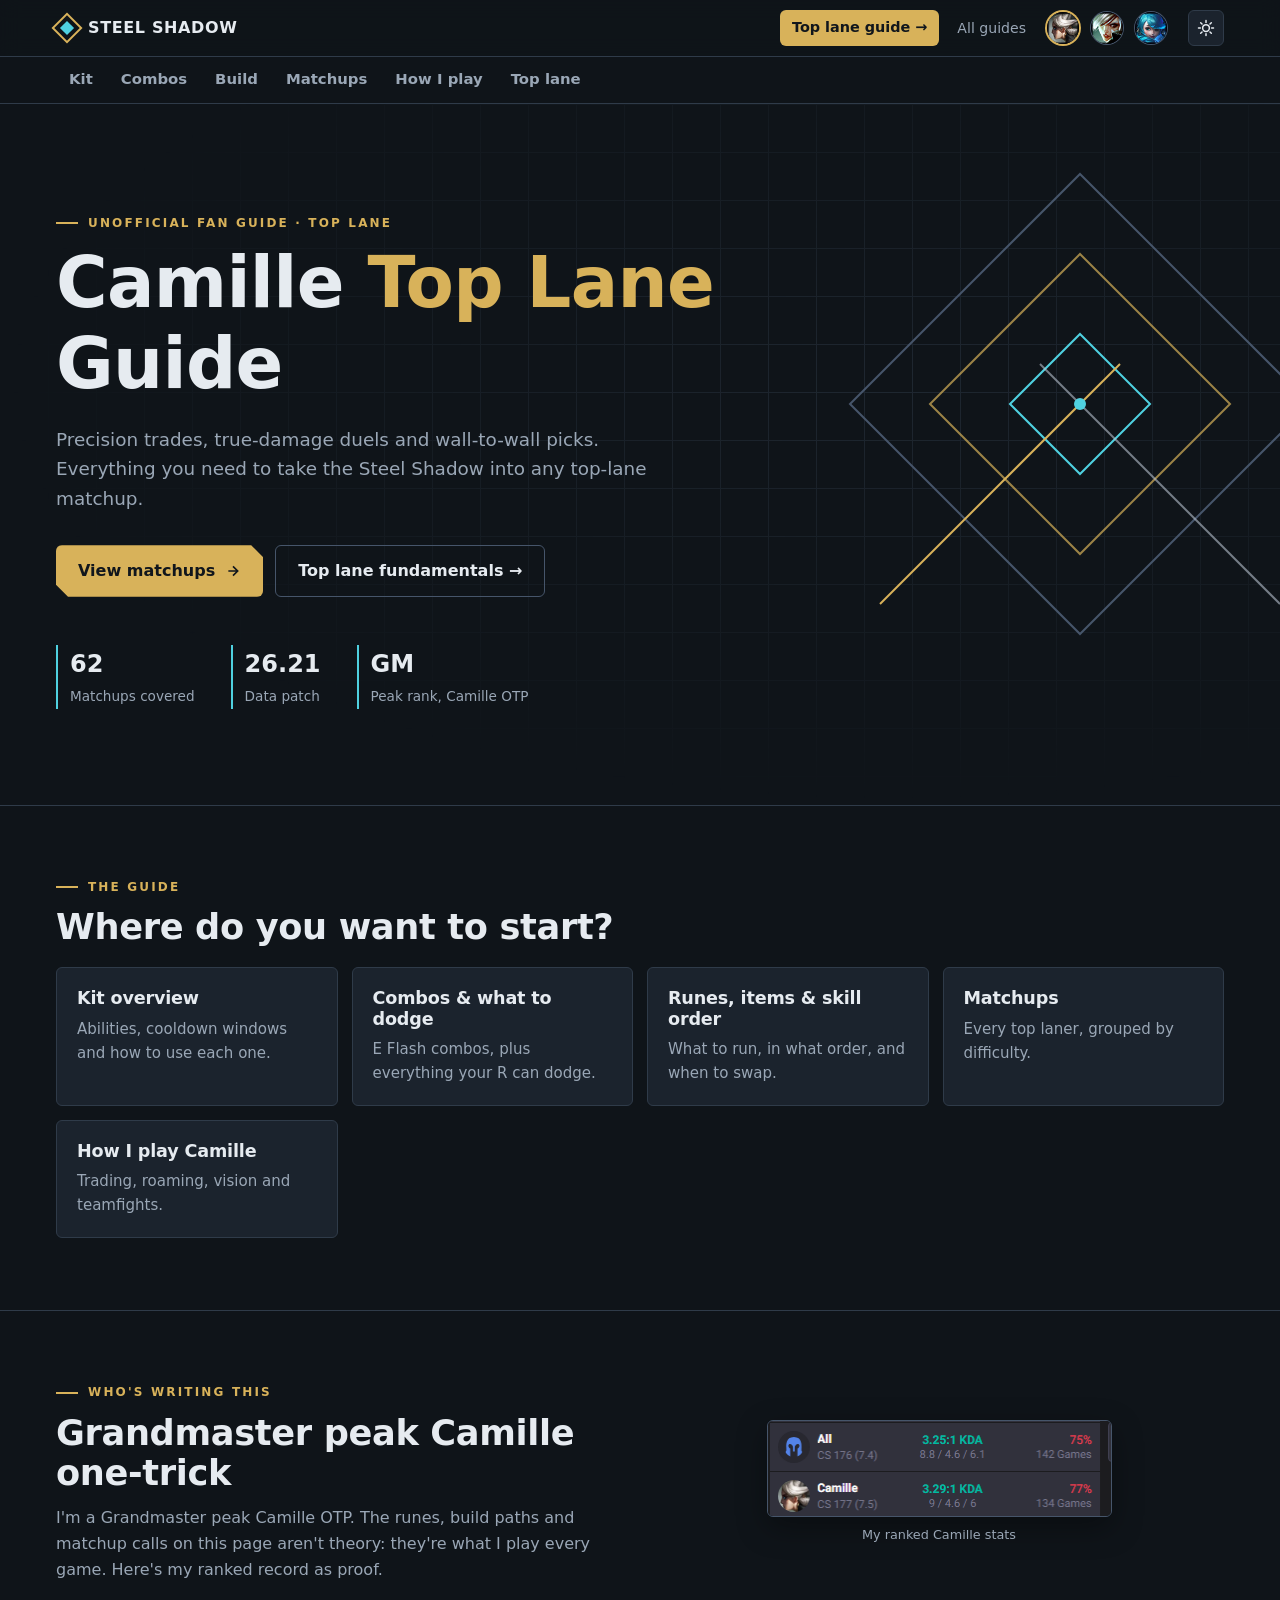
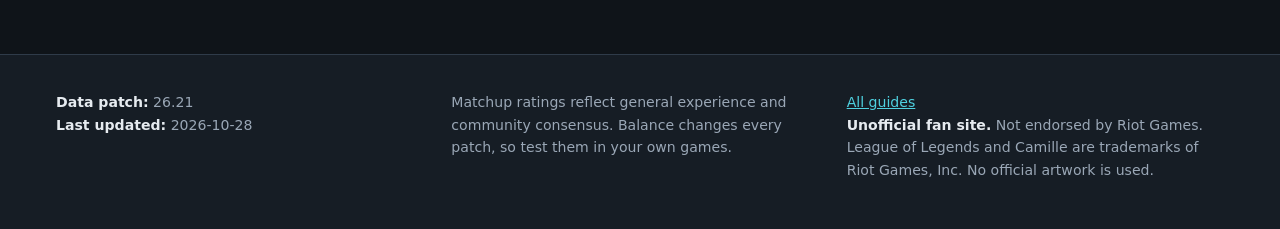
